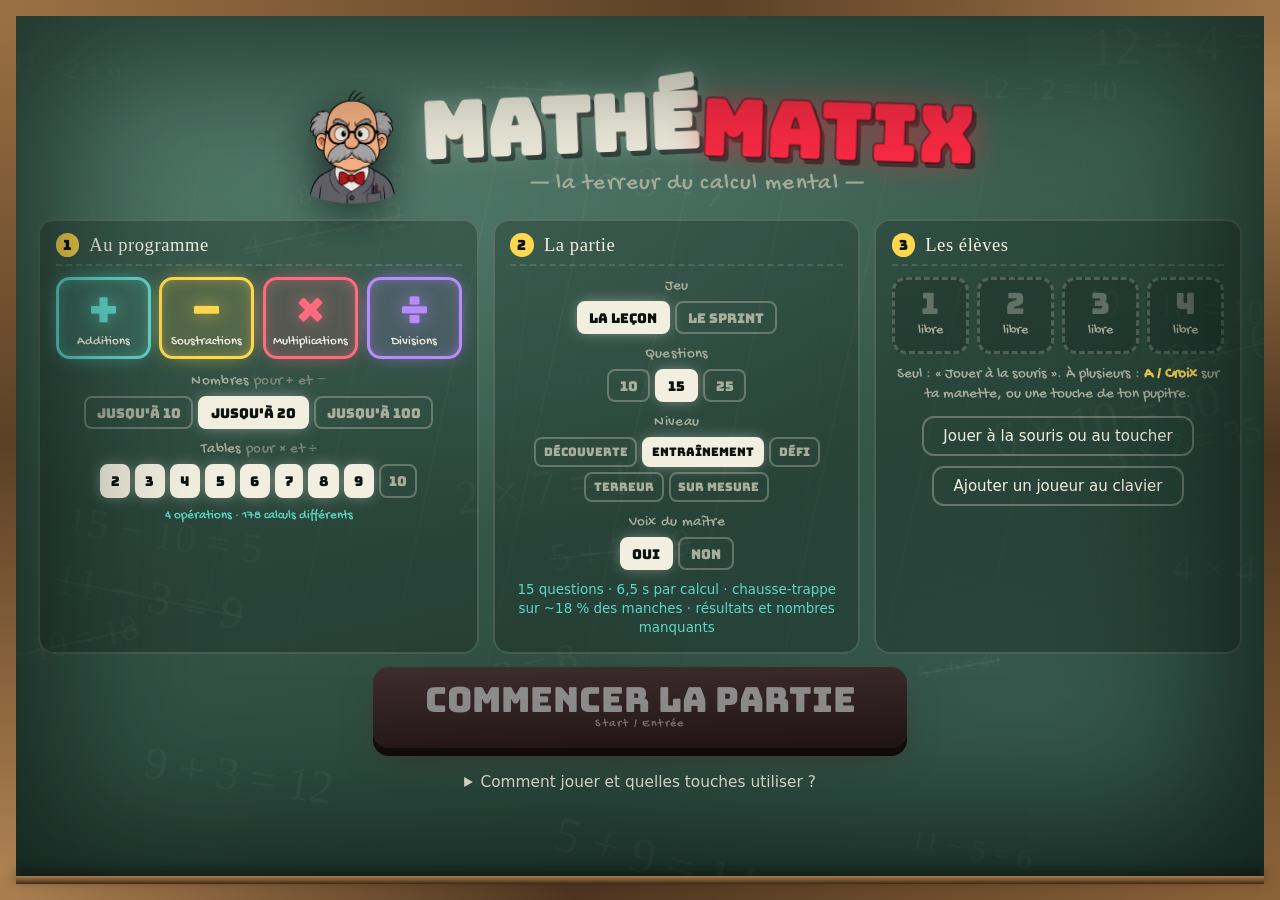
==== mathematix.html @ 26f3fc04 "Publication du 14/10/2026 (source 72ab8a1)" ====
<!DOCTYPE html>
<html lang="fr">
<head>
<meta charset="utf-8">
<meta name="viewport" content="width=device-width, initial-scale=1">
<title>MATHÉMATIX — La Terreur du Calcul Mental</title>
<link rel="icon" type="image/png" href="[data-uri]">
<!-- L'appli installable du site publié. Son manifeste est ajouté par js/main.js,
     sur le site publié seulement : ouvert par double-clic, le navigateur refuse
     de le lire, et le signale en rouge dans la console. -->
<link rel="apple-touch-icon" href="[data-uri]">
<meta name="theme-color" content="#244036">
<link rel="preconnect" href="https://fonts.googleapis.com">
<link rel="preconnect" href="https://fonts.gstatic.com" crossorigin>
<link href="https://fonts.googleapis.com/css2?family=Bungee&family=Permanent+Marker&family=Gochi+Hand&display=swap" rel="stylesheet">
<style data-source="css/style.css">
/* ══════════════════════════════════════════════════════════════════
   MATHÉMATIX — feuille de style
   Direction artistique : ardoise d'école + craie + stylo rouge rageur.
   Le décor est en CSS ; seuls les portraits du maître sont des images (img/).
   ══════════════════════════════════════════════════════════════════ */

:root {
  /* Ardoise */
  --slate-0: #0b1310;
  --slate-1: #142320;
  --slate-2: #1d3028;
  --slate-edge: #3a2a1c;

  /* Craies */
  --chalk:      #f2efe0;
  --chalk-dim:  #a8ad9c;
  --chalk-warm: #ffd84d;
  --chalk-cyan: #5fd6c8;

  /* Colère */
  --rage:      #ff2b45;
  --rage-deep: #a3081c;

  /* Joueurs */
  --p1: #ff5a5f;
  --p2: #4ecdc4;
  --p3: #ffd23f;
  --p4: #b98bff;

  --font-arcade: 'Bungee', 'Arial Black', 'Impact', sans-serif;
  --font-chalk:  'Permanent Marker', 'Comic Sans MS', cursive;
  --font-hand:   'Gochi Hand', 'Comic Sans MS', cursive;

  --ease-pop: cubic-bezier(.2, 1.6, .35, 1);
}

* { box-sizing: border-box; margin: 0; padding: 0; }
/* Un élément masqué par `hidden` le reste, même s'il porte un `display`. */
[hidden] { display: none !important; }

html, body {
  height: 100%;
  overflow: hidden;
  color: var(--chalk);
  font-family: var(--font-chalk);
  -webkit-font-smoothing: antialiased;
  user-select: none;
  cursor: default;
}
html { background: var(--slate-0); }

/* ─── Fond : ardoise usée ───────────────────────────────────────────
   Le dégradé est porté par <body> lui-même, pas par un pseudo-élément :
   un z-index négatif dans body passerait derrière son propre background.
   Les couches de décor utilisent donc des z-index positifs, sous #stage. */
body {
  background:
    radial-gradient(ellipse 80% 62% at 30% 20%, rgba(94,138,124,.55) 0%, rgba(94,138,124,0) 64%),
    radial-gradient(ellipse 62% 52% at 80% 78%, rgba(70,110,98,.4) 0%, rgba(70,110,98,0) 60%),
    linear-gradient(168deg, #48705f 0%, #37594c 46%, #244036 100%);
  background-attachment: fixed;
}

/* Traces de craie effacée : de longs arcs pâles, comme un chiffon passé vite */
.slate-grain {
  position: fixed; inset: 0; z-index: 1;
  pointer-events: none;
  opacity: .1;
  background-image:
    repeating-linear-gradient(102deg, transparent 0 38px, rgba(242,239,224,.5) 38px 40px, transparent 40px 96px),
    repeating-linear-gradient(-84deg, transparent 0 62px, rgba(242,239,224,.35) 62px 63px, transparent 63px 150px);
  mask-image: radial-gradient(ellipse 80% 60% at 45% 40%, #000 0%, transparent 75%);
}

/* Le cadre passe au-dessus du jeu : c'est le tableau qui contient tout. */
.slate-vignette {
  position: fixed; inset: 0; z-index: 50;
  pointer-events: none;
  box-shadow: inset 0 0 11vw 3vw rgba(6,14,11,.62);
  /* Le cadre en bois du tableau : c'est lui qui dit « salle de classe »
     avant même qu'on lise un mot. */
  border: clamp(10px, 1.3vw, 22px) solid #6b4c2c;
  border-image: linear-gradient(148deg, #9a7043 0%, #5c4026 26%, #ad8050 52%, #4d3520 74%, #8a6238 100%) 1;
}

/* Rebord de craie : la petite gouttière en bas du tableau */
.slate-vignette::after {
  content: '';
  position: absolute;
  left: 0; right: 0; bottom: 0;
  height: clamp(6px, .9vh, 13px);
  background: linear-gradient(180deg, #a87c4c, #6b4c2c 60%, #3d2a17);
  box-shadow: 0 -4px 12px rgba(0,0,0,.5);
}

/* Opérations laissées au tableau par le maître — décor injecté par JS. */
.slate-scribbles {
  position: fixed; inset: 0; z-index: 2;
  pointer-events: none;
  overflow: hidden;
}
.scribble {
  position: absolute;
  font-family: var(--font-chalk);
  color: rgba(242,239,224,.05);
  white-space: nowrap;
  line-height: 1;
  filter: blur(.4px);      /* de la craie, pas du texte : ça ne doit pas se lire */
}
.scribble.struck { text-decoration: line-through; text-decoration-thickness: 2px; }

/* Au-dessus du gros plan du maître : la craie doit voler devant lui. */
#fx-canvas {
  position: fixed; inset: 0;
  width: 100%; height: 100%;
  pointer-events: none;
  z-index: 80;
}

#flash {
  position: fixed; inset: 0;
  pointer-events: none;
  z-index: 55;
  opacity: 0;
  background: var(--rage);
  mix-blend-mode: screen;
}
#flash.fire      { animation: flashFire .28s ease-out; }
#flash.fire-good { animation: flashGood .3s ease-out; }
@keyframes flashFire { 0% { opacity: .8 } 100% { opacity: 0 } }
@keyframes flashGood { 0% { opacity: .45; background: var(--chalk-cyan) } 100% { opacity: 0; background: var(--chalk-cyan) } }

/* ─── Secousse d'écran ────────────────────────────────────────────── */
#stage {
  position: relative;
  z-index: 10;
  height: 100%;
  will-change: transform;
}
#stage.shake-s { animation: shake .22s steps(4) 1; }
#stage.shake-m { animation: shake .38s steps(6) 2; }
#stage.shake-l { animation: shakeBig .5s steps(7) 2; }
@keyframes shake {
  0%,100% { transform: translate3d(0,0,0) }
  25% { transform: translate3d(-9px, 4px, 0) rotate(-.5deg) }
  50% { transform: translate3d(7px, -6px, 0) rotate(.4deg) }
  75% { transform: translate3d(-5px, -3px, 0) rotate(.3deg) }
}
@keyframes shakeBig {
  0%,100% { transform: translate3d(0,0,0) scale(1) }
  20% { transform: translate3d(-22px, 11px, 0) rotate(-1.4deg) scale(1.012) }
  45% { transform: translate3d(18px, -16px, 0) rotate(1.2deg) scale(1.02) }
  70% { transform: translate3d(-14px, -8px, 0) rotate(.8deg) scale(1.008) }
}

/* ─── Écrans ──────────────────────────────────────────────────────── */
.screen {
  position: absolute; inset: 0;
  display: none;
  flex-direction: column;
  align-items: center;
  padding: clamp(14px, 2.2vh, 30px) clamp(18px, 3vw, 54px);
}
.screen.is-active { display: flex; }

/* ══════════════════ ACCUEIL ══════════════════ */
/* « safe center » centre tant que ça tient, puis bascule en alignement
   haut au lieu de rogner le titre : sans lui, un accueil plus haut que
   l'écran coupait le haut de la page sans moyen d'y accéder. */
#screen-title {
  justify-content: safe center;
  gap: clamp(8px, 1.5vh, 18px);
  overflow-y: auto;
  overflow-x: hidden;
  scrollbar-width: thin;
}
#screen-title > * { flex: none; }

/* Le panneau des réglages fins prend de la place : le titre s'efface un
   peu pour lui, plutôt que de pousser le bouton de départ hors de l'écran. */
#screen-title:has(.custom-panel.on) { gap: clamp(5px, .9vh, 12px); }
#screen-title:has(.custom-panel.on) .game-title { font-size: clamp(28px, 4.4vw, 62px); }
#screen-title:has(.custom-panel.on) .title-teacher { width: clamp(46px, 5.6vw, 84px); }
#screen-title:has(.custom-panel.on) .subtitle { display: none; }
#screen-title:has(.custom-panel.on) .btn-start { font-size: clamp(17px, 2.3vw, 30px); padding-block: .32em .38em; }

.title-block {
  display: flex; align-items: center; justify-content: center;
  gap: clamp(6px, 1.6vw, 30px);
  position: relative;
}
.title-text { text-align: center; }
.title-teacher {
  width: clamp(58px, 7.4vw, 124px);
  flex: none;
  transform-origin: 50% 90%;
  animation: titleIn .7s .2s var(--ease-pop) both;
  filter: drop-shadow(0 10px 22px rgba(0,0,0,.6));
}

.game-title {
  font-family: var(--font-arcade);
  font-size: clamp(38px, 6vw, 92px);
  line-height: .86;
  letter-spacing: .01em;
  display: flex; justify-content: center; flex-wrap: wrap;
}
.gt-line { display: inline-block; }
.gt-1 {
  color: var(--chalk);
  text-shadow: 0 0 26px rgba(242,239,224,.28), 4px 5px 0 rgba(0,0,0,.55);
  transform: rotate(-2.4deg);
  animation: titleIn .7s var(--ease-pop) both;
}
.gt-2 {
  color: var(--rage);
  -webkit-text-stroke: 2px rgba(0,0,0,.35);
  text-shadow: 0 0 32px rgba(255,43,69,.6), 4px 5px 0 rgba(0,0,0,.5);
  transform: rotate(1.8deg) translateY(6px);
  animation: titleIn .7s .09s var(--ease-pop) both;
}
@keyframes titleIn {
  from { opacity: 0; transform: translateY(-40px) rotate(-14deg) scale(.7) }
}

.subtitle {
  font-family: var(--font-hand);
  font-size: clamp(14px, 1.8vw, 26px);
  color: var(--chalk-dim);
  letter-spacing: .06em;
  margin-top: .4em;
  animation: fadeUp .6s .35s both;
}
@keyframes fadeUp { from { opacity: 0; transform: translateY(14px) } }

/* ─── Les trois blocs : quoi réviser, comment jouer, qui joue ─────── */
.menu-grid {
  width: min(100%, 1560px);
  display: grid;
  grid-template-columns: minmax(0, 1.2fr) minmax(0, 1fr) minmax(0, 1fr);
  gap: clamp(8px, 1.1vw, 18px);
  align-items: stretch;
  animation: fadeUp .6s .4s both;
}
.panel {
  display: flex; flex-direction: column; align-items: center;
  gap: clamp(7px, 1.2vh, 14px);
  min-width: 0;
  padding: clamp(9px, 1.4vh, 16px) clamp(10px, 1.2vw, 20px) clamp(10px, 1.6vh, 18px);
  border: 2px solid rgba(242,239,224,.16);
  border-radius: 16px;
  background: rgba(6,14,11,.24);
}
.panel-title {
  align-self: stretch;
  display: flex; align-items: center; gap: .55em;
  font-family: var(--font-chalk);
  font-weight: 400;
  font-size: clamp(15px, 1.45vw, 22px);
  letter-spacing: .03em;
  color: var(--chalk);
  padding-bottom: .4em;
  border-bottom: 2px dashed rgba(242,239,224,.14);
}
/* Le numéro dit l'ordre des questions, sans une ligne d'explication. */
.panel-title b {
  flex: none;
  display: grid; place-items: center;
  width: 1.65em; aspect-ratio: 1;
  border-radius: 50%;
  background: var(--chalk-warm);
  color: var(--slate-0);
  font-family: var(--font-arcade);
  font-size: .76em;
  font-weight: 400;
}
.panel-row {
  display: flex; flex-wrap: wrap; justify-content: center;
  gap: clamp(7px, 1.2vh, 14px) clamp(10px, 1.3vw, 22px);
}

/* Les opérations : quatre tuiles qu'on allume ou qu'on éteint. Chacune a
   sa craie, pour qu'on voie d'un coup d'œil ce qui est au programme. */
.op-tiles {
  width: 100%;
  display: grid;
  grid-template-columns: repeat(4, minmax(0, 1fr));
  gap: clamp(5px, .7vw, 12px);
}
.op-tile {
  --oc: var(--chalk);
  display: grid; justify-items: center; align-content: center; gap: 3px;
  min-width: 0;
  padding: clamp(6px, 1vh, 12px) 3px clamp(5px, .8vh, 10px);
  border: 3px dashed rgba(242,239,224,.24);
  border-radius: 14px;
  background: rgba(0,0,0,.16);
  color: var(--chalk-dim);
  cursor: pointer;
  transition: transform .18s var(--ease-pop), border-color .18s, background .18s, box-shadow .18s;
}
.op-tile.op-add { --oc: var(--chalk-cyan); }
.op-tile.op-sub { --oc: var(--chalk-warm); }
.op-tile.op-mul { --oc: #ff6b7d; }
.op-tile.op-div { --oc: var(--p4); }
.op-sign {
  font-family: var(--font-arcade);
  font-size: clamp(28px, 3.3vw, 54px);
  line-height: 1;
  color: rgba(242,239,224,.32);
  transition: color .18s, text-shadow .18s;
}
.op-name {
  max-width: 100%;
  font-family: var(--font-hand);
  font-size: clamp(10px, .98vw, 16px);
  white-space: nowrap; overflow: hidden; text-overflow: ellipsis;
}
.op-tile:hover { border-color: var(--chalk); transform: translateY(-2px); }
.op-tile.on {
  border-style: solid;
  border-color: var(--oc);
  background: color-mix(in srgb, var(--oc) 15%, transparent);
  color: var(--chalk);
  box-shadow: 0 0 22px -8px var(--oc), inset 0 0 18px -9px var(--oc);
}
.op-tile.on .op-sign { color: var(--oc); text-shadow: 0 0 16px color-mix(in srgb, var(--oc) 55%, transparent); }

/* Pupitres d'inscription */
.join-row {
  width: 100%;
  display: grid;
  grid-template-columns: repeat(4, minmax(0, 1fr));
  gap: clamp(5px, .6vw, 10px);
}
.slot {
  min-width: 0;
  padding: clamp(6px, 1vh, 12px) 3px;
  border: 3px dashed rgba(242,239,224,.22);
  border-radius: 14px;
  text-align: center;
  transition: all .35s var(--ease-pop);
  position: relative;
  background: rgba(0,0,0,.16);
}
.slot .slot-num {
  font-family: var(--font-arcade);
  font-size: clamp(20px, 2.3vw, 34px);
  color: rgba(242,239,224,.3);
  line-height: 1;
}
.slot .slot-state {
  font-family: var(--font-hand);
  font-size: clamp(11px, 1.1vw, 16px);
  color: var(--chalk-dim);
  margin-top: .3em;
  min-height: 1.4em;
  display: block;
}
.slot .slot-dev {
  font-family: var(--font-hand);
  font-size: clamp(9px, .85vw, 12px);
  line-height: 1.2;
  color: rgba(242,239,224,.5);
  display: block;
}
.slot.joined {
  border-style: solid;
  border-color: var(--pc);
  background: color-mix(in srgb, var(--pc) 16%, transparent);
  box-shadow: 0 0 26px -6px var(--pc), inset 0 0 20px -8px var(--pc);
  transform: translateY(-3px) rotate(var(--tilt, -1deg));
  animation: slotPop .45s var(--ease-pop);
}
.slot.joined .slot-num { color: var(--pc); text-shadow: 0 0 16px var(--pc); }
.slot.joined .slot-state { color: var(--chalk); }
@keyframes slotPop {
  0% { transform: scale(.82) translateY(0) }
  60% { transform: scale(1.1) translateY(-9px) }
}

.join-hint {
  font-family: var(--font-hand);
  font-size: clamp(13px, 1.2vw, 18px);
  line-height: 1.3;
  color: var(--chalk-dim);
  text-align: center;
}
.join-hint b { color: var(--chalk-warm); }

/* Réglages */
.setting-group { text-align: center; min-width: 0; }
.setting-label {
  display: block;
  font-family: var(--font-hand);
  font-size: clamp(14px, 1.2vw, 18px);
  letter-spacing: .02em;
  color: var(--chalk-dim);
  margin-bottom: .4em;
}
.setting-hint {
  font-style: normal;
  letter-spacing: .02em;
  opacity: .62;
}
.setting-note {
  font-family: var(--font-hand);
  font-size: clamp(12px, 1.05vw, 15px);
  color: var(--chalk-cyan);
  text-align: center;
}

.table-toggles, .seg { display: flex; gap: 5px; flex-wrap: wrap; justify-content: center; }

/* ─── Panneau des réglages fins ───────────────────────────────────── */
.custom-panel {
  display: none;
  width: min(100%, 1560px);
  padding: clamp(8px, 1.4vh, 16px) clamp(12px, 2vw, 26px) clamp(6px, 1vh, 12px);
  border: 2px dashed rgba(242,239,224,.22);
  border-radius: 14px;
  background: rgba(0,0,0,.24);
  animation: fadeUp .35s var(--ease-pop) both;
}
.custom-panel.on { display: block; }
.custom-row {
  display: flex; flex-wrap: wrap;
  gap: clamp(6px, 1.1vw, 18px) clamp(8px, 1.6vw, 26px);
  justify-content: center; align-items: flex-start;
}
/* Réglages fins : boutons plus serrés, ils sont nombreux et c'est un
   écran de parent, pas un écran de jeu. */
.custom-panel .chip { min-height: 36px; font-size: 12px; padding: .45em .7em; }
.custom-panel .setting-label { margin-bottom: .3em; font-size: 15px; }
.custom-preview {
  margin-top: .7em;
  text-align: center;
  font-family: system-ui, sans-serif;
  font-size: 14px;
  color: var(--chalk-dim);
  line-height: 1.6;
}

/* Le préréglage « sur mesure » se distingue des niveaux tout faits. */
.chip.custom.on {
  background: var(--chalk-warm);
  border-color: var(--chalk-warm);
  box-shadow: 0 0 16px -3px var(--chalk-warm);
}

.chip {
  font-family: var(--font-arcade);
  font-size: clamp(11px, 1.05vw, 16px);
  padding: .42em .62em;
  min-width: 2.1em;
  border: 2px solid rgba(242,239,224,.28);
  border-radius: 8px;
  background: transparent;
  color: var(--chalk-dim);
  cursor: pointer;
  transition: all .16s var(--ease-pop);
}
.chip:hover { border-color: var(--chalk); color: var(--chalk); transform: translateY(-2px); }
.chip.on {
  background: var(--chalk);
  color: var(--slate-0);
  border-color: var(--chalk);
  box-shadow: 0 0 16px -3px rgba(242,239,224,.55);
}
.chip.wide { min-width: auto; padding-inline: .8em; }

/* Les cinq niveaux portent des mots longs : ils doivent tenir en deux
   rangées au plus dans un bloc étroit. */
#seg-preset .chip { font-size: clamp(10px, .92vw, 14px); padding-inline: .66em; }

.btn-start {
  font-family: var(--font-arcade);
  font-size: clamp(19px, 2.7vw, 38px);
  padding: .42em 1.5em .5em;
  border: 0; border-radius: 16px;
  background: linear-gradient(178deg, var(--rage) 0%, var(--rage-deep) 100%);
  color: #fff;
  cursor: pointer;
  box-shadow: 0 8px 0 #5c0410, 0 14px 34px -8px rgba(255,43,69,.7);
  transition: transform .12s ease, box-shadow .12s ease, filter .2s;
  animation: fadeUp .4s both;
  line-height: 1.05;
  text-align: center;
}
.btn-start small {
  display: block;
  font-family: var(--font-hand);
  font-size: .34em;
  opacity: .8;
  letter-spacing: .12em;
}
.btn-start:hover:not(:disabled) { transform: translateY(-3px); box-shadow: 0 11px 0 #5c0410, 0 20px 40px -8px rgba(255,43,69,.8); }
.btn-start:active:not(:disabled) { transform: translateY(5px); box-shadow: 0 3px 0 #5c0410; }
.btn-start:disabled { filter: grayscale(.85) brightness(.55); cursor: not-allowed; animation: fadeUp .6s .65s both; }

.btn-ghost {
  font-family: var(--font-hand);
  font-size: clamp(13px, 1.5vw, 19px);
  background: transparent;
  border: 2px solid rgba(242,239,224,.3);
  color: var(--chalk-dim);
  padding: .5em 1.3em;
  border-radius: 12px;
  cursor: pointer;
  transition: all .18s;
}
.btn-ghost:hover:not(:disabled) { color: var(--chalk); border-color: var(--chalk); }
.btn-ghost:disabled { opacity: .45; cursor: not-allowed; }

/* Le carnet du maître : ce qu'il a retenu des parties précédentes. */
.carnet-row {
  display: flex; flex-wrap: wrap; align-items: center; justify-content: center;
  gap: 8px 14px;
  font-family: system-ui, sans-serif;
  font-size: clamp(13px, 1.1vw, 16px);
  color: var(--chalk-warm);
  text-align: center;
}
.carnet-row .btn-ghost { font-family: system-ui, sans-serif; font-size: 15px; min-height: 38px; color: var(--chalk); padding: .35em 1em; }
.carnet-row .btn-mini { font-size: 13px; color: var(--chalk-dim); border-color: rgba(242,239,224,.18); }

/* ══════════════════ PARTIE ══════════════════ */
/* padding-bottom généreux : le cadre en bois et son rebord de craie
   mordent sur l'écran, et les pupitres passaient dessous. */
#screen-game {
  justify-content: space-between;
  gap: 1vh;
  padding-bottom: clamp(26px, 3.6vh, 46px);
}

.hud {
  width: 100%;
  display: grid;
  grid-template-columns: 1fr auto 1fr;
  align-items: center;
  gap: 12px;
}
/* Le visage fixe la hauteur du bandeau : trop grand, il la prend au losange. */
.teacher-slot { justify-self: start; width: clamp(52px, 6.2vw, 96px); }
.hud-center { text-align: center; }
.hud-right { justify-self: end; text-align: right; }

.round-counter {
  font-family: var(--font-arcade);
  font-size: clamp(15px, 2vw, 27px);
  color: var(--chalk-dim);
  letter-spacing: .05em;
}
.round-counter i { opacity: .4; margin: 0 .18em; font-style: normal; }
.round-counter span:first-child { color: var(--chalk); }
/* Sprint : il n'y a pas de « 3 / 15 », seulement le temps avant la cloche. */
.round-counter.sprint i, .round-counter.sprint #round-max { display: none; }
.round-counter.sprint::before {
  content: '';
  display: inline-block;
  width: .95em; height: 1.7em;
  margin-right: .35em;
  vertical-align: middle;
  background: url("[data-uri]") center / contain no-repeat;
}
.round-counter.sprint #round-now { color: var(--chalk-warm); font-size: 1.25em; }

.trap-banner {
  font-family: var(--font-arcade);
  font-size: clamp(13px, 1.9vw, 26px);
  min-height: 1.5em;
  letter-spacing: .06em;
  color: var(--chalk-warm);
  text-shadow: 0 0 18px currentColor;
  opacity: 0;
}
.trap-banner.show { animation: trapIn .5s var(--ease-pop) both, trapWobble 1.1s .5s infinite; }
@keyframes trapIn { from { opacity: 0; transform: scale(.3) rotate(-12deg) } to { opacity: 1; transform: none } }
@keyframes trapWobble { 50% { transform: rotate(-1.6deg) scale(1.03) } }

.chalk-note {
  font-family: var(--font-chalk);
  font-size: clamp(13px, 1.7vw, 23px);
  color: var(--chalk-cyan);
  min-height: 1.4em;
  opacity: 0;
  transition: opacity .3s;
}
.chalk-note.show { opacity: 1; animation: notePop .4s var(--ease-pop); }
@keyframes notePop { from { transform: scale(.5) rotate(8deg) } }

/* ─── L'énoncé ────────────────────────────────────────────────────── */
.question-zone { text-align: center; width: 100%; }

.prompt {
  font-family: var(--font-arcade);
  /* plafonné aussi en hauteur d'écran, sinon l'énoncé mange le losange */
  font-size: min(clamp(40px, 10vw, 140px), 17vh);
  line-height: .95;
  /* L'ardoise est vide entre deux manches : sans hauteur réservée, tout
     l'écran remonterait puis redescendrait à chaque question. */
  min-height: .95em;
  text-wrap: balance;
  letter-spacing: .02em;
  color: var(--chalk);
  text-shadow: 0 0 40px rgba(242,239,224,.22), 3px 4px 0 rgba(0,0,0,.5);
}
/* Une consigne en mots n'a pas besoin de la taille d'une opération : deux
   gros chiffres se lisent d'un coup d'œil, une phrase se lit. */
.prompt.is-text { font-size: min(clamp(26px, 5vw, 62px), 9vh); }

.prompt.enter { animation: promptIn .42s var(--ease-pop) both; }
@keyframes promptIn { from { opacity: 0; transform: scale(.55) rotate(-5deg) } }
.prompt.hidden-mem { color: transparent; text-shadow: none; position: relative; }
.prompt.hidden-mem::after {
  content: '? ? ?';
  position: absolute; inset: 0;
  color: rgba(242,239,224,.16);
  display: grid; place-items: center;
}

.prompt-tail {
  font-family: var(--font-hand);
  font-size: clamp(18px, 2.6vw, 38px);
  color: var(--chalk-warm);
  margin-top: -.1em;
  min-height: 1.1em;
}

/* Nombre manquant, signe effacé : la seconde ligne porte le résultat, sans
   lequel la question n'a pas de réponse. Elle se lit comme un nombre. */
.prompt-tail.fort {
  font-family: var(--font-arcade);
  font-size: min(clamp(24px, 4.4vw, 62px), 8vh);
  line-height: 1.05;
  margin-top: .05em;
  text-shadow: 3px 4px 0 rgba(0,0,0,.45);
}
/* La première ligne lui cède de la place : à hauteur égale, sinon le
   losange se tasse et les cases se chevauchent. */
.prompt:has(+ .prompt-tail.fort) { font-size: min(clamp(34px, 8.2vw, 116px), 14vh); }

.timer-rail {
  width: min(78%, 900px);
  height: clamp(10px, 1.5vh, 18px);
  margin: clamp(8px, 1.4vh, 18px) auto 0;
  border: 2px solid rgba(242,239,224,.3);
  border-radius: 99px;
  overflow: hidden;
  background: rgba(0,0,0,.35);
  position: relative;
}
.timer-fill {
  height: 100%; width: 100%;
  transform-origin: left center;
  background: linear-gradient(90deg, var(--rage) 0%, var(--chalk-warm) 55%, var(--chalk-cyan) 100%);
  box-shadow: 0 0 14px rgba(255,216,77,.6);
}
.timer-rail.panic { animation: panicPulse .28s infinite alternate; border-color: var(--rage); }
@keyframes panicPulse { to { box-shadow: 0 0 22px 3px var(--rage); transform: scaleY(1.22) } }

/* Quelqu'un s'est prononcé : le chrono devient une brève fenêtre de
   rattrapage. Craie BLANCHE et non cyan : le cyan est la couleur de la
   bonne réponse dans tout le jeu, et le rail se colorait dès qu'un joueur
   avait juste — soit exactement l'indice qu'on cherche à ne pas donner. */
.timer-rail.grace { border-color: var(--chalk); animation: gracePulse .4s infinite alternate; }
.timer-rail.grace .timer-fill { background: var(--chalk); box-shadow: 0 0 16px var(--chalk); }
@keyframes gracePulse { to { box-shadow: 0 0 20px 2px var(--chalk) } }

/* ─── Losange de réponses ─────────────────────────────────────────── */
/* Le losange est dimensionné par sa HAUTEUR, pas sa largeur : sinon, sur
   un écran 16:9, il pousse les pupitres des joueurs hors de l'écran — et
   les scores sont précisément ce que les enfants regardent. */
.diamond {
  position: relative;
  height: clamp(210px, 37vh, 360px);
  aspect-ratio: 1.55 / 1;
  width: auto;
  max-width: 94vw;
  transition: transform .45s var(--ease-pop);
}

/* Les cases se dimensionnent en PARTS du losange, largeur et hauteur :
   trois rangées de 31 % ne peuvent pas se chevaucher, même quand un écran
   bas tasse le losange. Une largeur minimale en pixels le faisait.

   Chaque case est une ardoise d'écolier. L'image est découpée en neuf
   (`border-image`) : les coins et le cadre de bois gardent leur dessin, seul
   le milieu s'étire — la même image habille donc une case de nombre comme la
   case large d'une opération entière. */
.ans {
  --cadre: clamp(8px, .95vw, 16px);
  position: absolute;
  width: 34%;
  height: 31%;
  padding: 0 4px;
  border: var(--cadre) solid transparent;
  border-image: url("[data-uri]") 52 fill stretch;
  background: none;
  color: var(--chalk);
  cursor: pointer;
  display: grid;
  place-content: center;
  transition: transform .18s var(--ease-pop), filter .2s;
  filter: drop-shadow(0 5px 6px rgba(0,0,0,.4));
}
.ans-up    { top: 0;    left: 50%; transform: translateX(-50%); }
.ans-left  { top: 50%;  left: 2%;  transform: translateY(-50%); }
.ans-right { top: 50%;  right: 2%; transform: translateY(-50%); }
.ans-down  { bottom: 0; left: 50%; transform: translateX(-50%); }

.ans-val {
  font-family: var(--font-arcade);
  font-size: clamp(24px, 3.7vw, 54px);
  line-height: 1;
  letter-spacing: .01em;
  text-shadow: 0 0 14px rgba(242,239,224,.18);
  /* laisse sa place au rappel du bouton, posé au bas de l'ardoise */
  transform: translateY(-9%);
}
/* Le bouton de manette, écrit petit au bas de l'ardoise : la case entière
   reste au nombre. */
.ans-btn {
  position: absolute; left: 0; right: 0; bottom: 1px;
  text-align: center;
  font-family: var(--font-arcade);
  font-size: clamp(9px, .95vw, 14px);
  font-style: normal;
  color: rgba(242,239,224,.62);
  letter-spacing: .1em;
  line-height: 1.15;
}
/* Format « trouve l'intrus » : chaque case porte une opération entière,
   donc il faut des cases plus larges et un texte plus petit. */
.ans.op-mode .ans-val { font-size: clamp(13px, 2vw, 27px); }
/* Format « signe effacé » : un seul caractère par case, autant le montrer. */
.ans.sign-mode .ans-val { font-size: clamp(32px, 4.6vw, 64px); line-height: .8; }
.diamond.wide-ans .ans { width: 42%; height: 27%; }

.ans:hover { filter: drop-shadow(0 5px 6px rgba(0,0,0,.4)) brightness(1.18); }
.ans-up:hover    { transform: translateX(-50%) scale(1.05); }
.ans-left:hover  { transform: translateY(-50%) scale(1.05); }
.ans-right:hover { transform: translateY(-50%) scale(1.05); }
.ans-down:hover  { transform: translateX(-50%) scale(1.05); }

/* Halo d'un joueur qui vient de buzzer */
.ans.hit { animation: ansHit .3s var(--ease-pop); }
@keyframes ansHit { 50% { filter: brightness(1.8) } }

/* La révélation : la bonne ardoise s'illumine, les autres s'éteignent et
   reçoivent leur croix. */
.ans.reveal-good {
  filter: drop-shadow(0 0 16px var(--chalk-cyan)) drop-shadow(0 0 5px var(--chalk-cyan)) brightness(1.2);
  animation: goodPop .55s var(--ease-pop);
}
.ans.reveal-good .ans-val { color: var(--chalk-cyan); text-shadow: 0 0 16px rgba(95,214,200,.7); }
@keyframes goodPop { 40% { filter: drop-shadow(0 0 22px var(--chalk-cyan)) brightness(1.7) } }
/* Un voile sombre plutôt qu'un filtre gris : un filtre posé sur l'ardoise
   grisait aussi sa croix, qui doit rester rouge. */
.ans.reveal-bad::before {
  content: '';
  position: absolute; inset: calc(-1 * var(--cadre));
  border-radius: 9% / 15%;
  background: rgba(8, 14, 12, .66);
}
.ans.reveal-bad::after {
  content: '';
  position: absolute; inset: 4%;
  background:
    linear-gradient(46deg, transparent 46%, var(--rage) 46% 54%, transparent 54%),
    linear-gradient(-46deg, transparent 46%, var(--rage) 46% 54%, transparent 54%);
  opacity: .92;
  animation: crossIn .25s ease-out;
}
@keyframes crossIn { from { transform: scale(.4) rotate(-30deg); opacity: 0 } }

.ans.locked { pointer-events: none; }

/* Pastilles des joueurs qui ont buzzé sur cette réponse */
.buzzers { position: absolute; top: calc(-1 * var(--cadre) - 9px); left: 50%; transform: translateX(-50%); display: flex; gap: 4px; }
.buzz-dot {
  width: clamp(14px, 1.8vw, 24px); aspect-ratio: 1;
  border-radius: 50%;
  background: var(--pc);
  border: 2px solid rgba(0,0,0,.5);
  box-shadow: 0 0 14px var(--pc);
  animation: dotIn .28s var(--ease-pop);
}
@keyframes dotIn { from { transform: scale(0) } 70% { transform: scale(1.4) } }

/* ─── Pupitres en bas ─────────────────────────────────────────────── */
.desks {
  width: 100%;
  display: flex; gap: clamp(6px, 1.1vw, 16px);
  justify-content: center;
}
.desk {
  flex: 1 1 0; max-width: 280px;
  /* La planche a déjà les proportions d'un pupitre : elle s'étire d'un bloc.
     Découpée en neuf comme l'ardoise, ses vis s'allongeaient en ovales. */
  padding: clamp(8px, 1.3vh, 13px) clamp(22px, 2.3vw, 34px);
  background: url("[data-uri]") center / 100% 100% no-repeat;
  display: flex; align-items: center; justify-content: space-between; gap: 8px;
  transition: transform .25s var(--ease-pop), filter .25s;
  position: relative;
  filter: drop-shadow(0 4px 0 var(--pc)) drop-shadow(0 6px 5px rgba(0,0,0,.35));
  /* pas d'overflow:hidden : les points gagnés s'envolent hors du pupitre */
}
.desk-id { min-width: 0; }
.desk-name {
  font-family: var(--font-chalk);
  font-size: clamp(11px, 1.25vw, 18px);
  color: #3b2714;
  white-space: nowrap;
  display: block;
}
/* La pastille dit à qui est le pupitre — la même que sur les ardoises. */
.desk-name::before {
  content: '';
  display: inline-block;
  width: .72em; height: .72em;
  margin-right: .4em;
  border-radius: 50%;
  background: var(--pc);
  border: 2px solid #3b2714;
  vertical-align: -.04em;
}
/* Rappel des touches : en début de partie, un enfant ne sait pas encore
   quel pupitre est le sien. */
.desk-keys {
  display: block;
  font-family: var(--font-arcade);
  font-size: clamp(7px, .78vw, 11px);
  color: rgba(59,39,20,.62);
  letter-spacing: .05em;
  white-space: nowrap;
  overflow: hidden;
  text-overflow: ellipsis;
}
.desk-score {
  font-family: var(--font-arcade);
  font-size: clamp(15px, 2vw, 30px);
  line-height: 1;
  color: #3b2714;
}
.desk.gain { animation: deskGain .5s var(--ease-pop); }
@keyframes deskGain {
  0% { transform: none }
  35% { transform: translateY(-11px) scale(1.07) }
}
.desk.stunned {
  filter: drop-shadow(0 4px 0 var(--pc));
  transform: translateY(7px) rotate(-1.4deg);
}
.desk.stunned::after {
  content: 'AU PIQUET';
  position: absolute; inset: 0;
  display: grid; place-items: center;
  border-radius: 14px / 40%;
  font-family: var(--font-arcade);
  font-size: clamp(9px, 1.15vw, 15px);
  color: #ff5c70;
  background: rgba(22, 12, 6, .78);
  letter-spacing: .1em;
}
.desk .streak {
  position: absolute; top: 2px; right: 5px;
  font-family: var(--font-hand);
  font-size: clamp(8px, .95vw, 12px);
  color: #8a2a12;
  opacity: .95;
}
.desk .float-pts {
  position: absolute; top: 50%; left: 50%;
  font-family: var(--font-arcade);
  font-size: clamp(14px, 1.8vw, 26px);
  pointer-events: none;
  animation: floatPts .9s ease-out forwards;
}
@keyframes floatPts {
  0% { transform: translate(-50%, -50%) scale(.6); opacity: 0 }
  25% { transform: translate(-50%, -140%) scale(1.15); opacity: 1 }
  100% { transform: translate(-50%, -320%) scale(.9); opacity: 0 }
}

/* ══════════════════ LE MAÎTRE ══════════════════ */
/* Cinq portraits empilés sur la même toile, un par humeur : la classe posée
   sur `.teacher` par le JS dit lequel se montre. Tous restent chargés et en
   place ; un fondu très court évite tout clignotement au changement. */
.teacher {
  position: relative;
  display: block;
  width: 100%;
  aspect-ratio: 384 / 485;       /* la toile commune des portraits */
}
.teacher .t {
  position: absolute; inset: 0;
  width: 100%; height: 100%;
  object-fit: contain;
  opacity: 0;
  transition: opacity .1s linear;
  -webkit-user-drag: none;
}
.teacher .t-neutral { opacity: 1; }
.teacher.rage .t-neutral, .teacher.pleased .t-neutral,
.teacher.sly .t-neutral, .teacher.dead .t-neutral { opacity: 0; }
.teacher.rage .t-rage, .teacher.pleased .t-pleased,
.teacher.sly .t-sly, .teacher.dead .t-dead { opacity: 1; }

/* La colère le fait trembler tout entier. */
.teacher.rage { animation: teacherRage .16s infinite alternate; }
@keyframes teacherRage { to { transform: translate(-3px, 2px) rotate(-1.5deg) scale(1.03) } }

/* ─── Gros plan qui déboule ───────────────────────────────────────── */
.teacher-burst {
  position: fixed; inset: 0;
  z-index: 70;
  display: none;
  place-items: end start;
  pointer-events: none;
}
.teacher-burst.on { display: grid; }
/* Voile volontairement léger et décalé vers le bas-gauche : la correction
   affichée au centre du losange doit rester lisible pendant que le maître
   hurle. C'est le moment où l'enfant apprend. */
.teacher-burst::before {
  content: '';
  position: absolute; inset: 0;
  background: radial-gradient(ellipse 65% 60% at 20% 78%, rgba(0,0,0,.6) 0%, rgba(0,0,0,.28) 55%, rgba(0,0,0,.1) 100%);
  animation: dimIn .18s both;
}
@keyframes dimIn { from { opacity: 0 } }

/* Rayons façon manga, cantonnés au coin du maître.
   Leur couleur suit l'humeur : des rayons rouges de colère derrière un
   maître souriant, ça envoyait un signal contradictoire. */
.teacher-burst::after {
  content: '';
  position: absolute;
  left: -30vw; bottom: -40vh; width: 90vw; height: 90vh;
  background: repeating-conic-gradient(from 0deg, var(--ray, rgba(255,43,69,.34)) 0deg 6deg, transparent 6deg 15deg);
  animation: rays 9s linear infinite;
  mask-image: radial-gradient(circle at 62% 38%, #000 12%, transparent 52%);
}
.teacher-burst.mood-pleased { --ray: rgba(94,214,200,.32); }
.teacher-burst.mood-sly     { --ray: rgba(255,210,63,.3); }
.teacher-burst.mood-dead    { --ray: rgba(200,196,178,.22); }
@keyframes rays { to { transform: rotate(360deg) } }

/* Le maître surgit de derrière son bureau, en bas à gauche. */
.burst-face {
  width: min(38vh, 30vw);
  min-width: 150px;
  position: relative;
  z-index: 2;
  margin: 0 0 clamp(-14px, -1.5vh, -4px) clamp(6px, 2.5vw, 54px);
  animation: burstIn .3s var(--ease-pop) both;
  filter: drop-shadow(0 18px 40px rgba(0,0,0,.75));
}
@keyframes burstIn { from { transform: translateY(45%) scale(.72) rotate(-9deg); opacity: 0 } }

.burst-bubble {
  position: absolute;
  left: clamp(140px, 24vw, 380px);
  bottom: clamp(90px, 16vh, 190px);
  transform: rotate(-2deg);
  max-width: min(62vw, 700px);
  z-index: 3;
  padding: clamp(12px, 2vh, 26px) clamp(16px, 2.3vw, 34px);
  background: var(--chalk);
  color: var(--slate-0);
  font-family: var(--font-arcade);
  font-size: clamp(15px, 2.5vw, 38px);
  line-height: 1.14;
  border-radius: 22px;
  box-shadow: 0 12px 0 rgba(0,0,0,.45), 0 0 60px -10px rgba(242,239,224,.5);
  animation: bubbleIn .34s .07s var(--ease-pop) both;
}
/* Queue de bulle orientée vers le maître, en bas à gauche */
.burst-bubble::after {
  content: '';
  position: absolute; left: 24px; bottom: -24px;
  border: 18px solid transparent;
  border-top-color: var(--chalk);
  border-bottom: 0;
}
@keyframes bubbleIn { from { transform: scale(.35) rotate(9deg); opacity: 0 } }
.burst-bubble.good { background: var(--chalk-cyan); }
.burst-bubble.trap { background: var(--chalk-warm); }

/* ══════════════════ RÉSULTATS ══════════════════ */
#screen-end { justify-content: safe center; gap: clamp(12px, 2.4vh, 30px); overflow-y: auto; overflow-x: hidden; }
#screen-end > * { flex-shrink: 0; }

.end-title {
  font-family: var(--font-arcade);
  font-size: clamp(30px, 6.5vw, 84px);
  color: var(--chalk-warm);
  text-shadow: 0 0 34px rgba(255,216,77,.45), 4px 5px 0 rgba(0,0,0,.5);
  transform: rotate(-2deg);
  animation: titleIn .6s var(--ease-pop) both;
}

.podium {
  display: flex; align-items: flex-end; justify-content: center;
  gap: clamp(8px, 1.6vw, 24px);
  width: 100%;
  position: relative;
}
/* L'estrade : sans elle les pupitres semblaient coupés en bas. */
.podium::after {
  content: '';
  position: absolute; left: 8%; right: 8%; bottom: 0;
  height: 6px; border-radius: 3px;
  background: linear-gradient(90deg, transparent, rgba(242,239,224,.45) 12%, rgba(242,239,224,.45) 88%, transparent);
}
.pod {
  flex: 0 1 clamp(150px, 19vw, 250px);
  border-radius: 12px 12px 0 0;
  border: 4px solid var(--pc);
  border-bottom: 0;
  background: linear-gradient(180deg, color-mix(in srgb, var(--pc) 24%, transparent), transparent 85%);
  padding: clamp(8px, 1.4vh, 16px) 8px;
  text-align: center;
  animation: podRise .6s var(--ease-pop) both;
  animation-delay: var(--d, 0s);
}
@keyframes podRise { from { transform: translateY(60px) scaleY(.5); opacity: 0 } }
.pod .rank {
  font-family: var(--font-arcade);
  font-size: clamp(22px, 3.4vw, 46px);
  color: var(--pc);
  line-height: 1;
  text-shadow: 0 0 20px var(--pc);
}
.pod .pod-name { font-family: var(--font-hand); font-size: clamp(12px, 1.5vw, 20px); color: var(--chalk); }
.pod .pod-score { font-family: var(--font-arcade); font-size: clamp(16px, 2.2vw, 32px); }
/* Le détail du bulletin est ce que le parent vient lire : police droite et
   taille de lecture, pas la manuscrite à dix pixels. */
.pod .pod-stat { font-family: system-ui, sans-serif; font-size: clamp(12px, 1.1vw, 16px); line-height: 1.45; color: var(--chalk-dim); margin-top: .4em; }
.pod.first { flex-basis: clamp(170px, 22vw, 290px); }
.pod.first .rank { color: var(--chalk-warm); text-shadow: 0 0 26px var(--chalk-warm); }
/* L'appréciation du maître, à l'encre de son carnet. */
.pod .pod-note {
  font-family: var(--font-chalk);
  font-size: clamp(10px, 1.1vw, 15px);
  line-height: 1.25;
  color: var(--chalk-warm);
  margin-top: .5em;
}

.notebook {
  max-width: min(94vw, 1000px);
  padding: clamp(10px, 1.8vh, 20px) clamp(14px, 2.4vw, 30px);
  border: 3px solid rgba(242,239,224,.2);
  border-radius: 10px;
  background: rgba(0,0,0,.28);
  animation: fadeUp .6s .5s both;
}
.notebook h3::before, .carnet-note::before {
  content: '';
  display: inline-block;
  width: 1.25em; height: 1.45em;
  margin-right: .45em;
  vertical-align: -.4em;
  background: url("[data-uri]") center / contain no-repeat;
}
.end-record:not(:empty)::before {
  content: '';
  display: inline-block;
  width: 1.5em; height: 1.45em;
  margin-right: .4em;
  vertical-align: -.38em;
  background: url("[data-uri]") center / contain no-repeat;
}
.notebook h3 {
  font-family: var(--font-chalk);
  font-size: clamp(13px, 1.7vw, 22px);
  color: var(--rage);
  margin-bottom: .4em;
  letter-spacing: .04em;
}
.nb-line {
  font-family: var(--font-hand);
  font-size: clamp(12px, 1.5vw, 19px);
  color: var(--chalk-dim);
  line-height: 1.7;
}
.nb-line b { color: var(--pc); }
.nb-line code {
  font-family: var(--font-arcade);
  font-size: .86em;
  color: var(--chalk-warm);
  margin: 0 .18em;
  letter-spacing: .02em;
}
.nb-empty { color: var(--chalk-cyan); }

/* À quatre joueurs le bulletin dépasse l'écran : « On remet ça » reste
   collé en bas, visible sans avoir à faire défiler jusqu'à lui. */
.end-actions {
  display: flex; align-items: center; gap: clamp(10px, 2vw, 26px); flex-wrap: wrap; justify-content: center;
  position: sticky; bottom: 0; z-index: 2;
  width: 100%;
  padding: clamp(10px, 1.6vh, 18px) 0 clamp(4px, .8vh, 10px);
  background: linear-gradient(180deg, rgba(36,64,54,0) 0%, rgba(36,64,54,.94) 38%);
}

/* Les menus prennent le temps de lire ; le plateau garde ses gros chiffres. */
button:focus-visible, summary:focus-visible,
.pad-navigation button:focus, .pad-navigation summary:focus {
  outline: 3px solid var(--chalk-warm);
  outline-offset: 5px;
}
button { touch-action: manipulation; }
.session-preview, .controls-help, .pause-panel p, .end-progress, .end-record {
  font-family: system-ui, sans-serif;
  font-size: clamp(14px, 1.2vw, 17px);
  line-height: 1.5;
  text-align: center;
}
.join-actions { display: flex; flex-wrap: wrap; gap: 10px; justify-content: center; }
.join-actions .btn-ghost { font-family: system-ui, sans-serif; font-size: 15px; min-height: 40px; color: var(--chalk); }
button.slot { color: inherit; font: inherit; cursor: pointer; }
.slot:hover { border-color: var(--chalk); }
.session-preview { color: var(--chalk-cyan); font-size: clamp(13px, 1.05vw, 16px); line-height: 1.4; }
.controls-help { width: min(100%, 900px); color: var(--chalk-dim); padding-bottom: 10px; }
.controls-help summary { cursor: pointer; color: var(--chalk); padding: 10px; }
.controls-help p { margin-top: 10px; }
.keys-legend { font-family: system-ui, sans-serif; font-size: 14px; color: var(--chalk-dim); line-height: 1.7; }
.keys-legend b { color: var(--chalk-warm); }
.btn-pause {
  font-family: system-ui, sans-serif; font-weight: 650; font-size: 15px;
  color: var(--chalk); background: rgba(10,20,17,.5);
  border: 2px solid rgba(242,239,224,.4); border-radius: 8px;
  padding: 7px 14px; cursor: pointer; min-height: 42px;
}
.btn-pause small { display: block; font-weight: 400; font-size: 11px; color: var(--chalk-dim); }
.pause-veil {
  display: none; position: fixed; inset: 0; z-index: 100;
  background: #142b22; align-items: center; justify-content: center;
  padding: 30px; overflow-y: auto;
}
.screen.paused .pause-veil { display: flex; }
.pause-panel { display: grid; justify-items: center; gap: 24px; width: min(100%, 640px); text-align: center; }
.pause-panel h2 { font-family: var(--font-arcade); font-size: clamp(30px, 7vw, 64px); color: var(--chalk-warm); }
.pause-panel .btn-start { font-size: clamp(22px, 4vw, 36px); }
.pause-panel .btn-ghost { font-family: system-ui, sans-serif; font-size: 17px; }
.prompt-tail.hidden-mem { visibility: hidden; }
.round-feedback { min-height: 2.5em; font-family: system-ui, sans-serif; line-height: 1.35; font-size: clamp(14px, 1.7vw, 22px); color: var(--chalk-cyan); padding-top: 10px; }
.round-feedback:empty { padding-top: 0; }
.teacher-burst.correction::before, .teacher-burst.correction::after { display: none; }
.teacher-burst.correction .burst-face { width: min(19vh, 13vw); min-width: 70px; opacity: .9; }
.teacher-burst.correction .burst-bubble {
  left: clamp(85px, 13vw, 200px); bottom: 13vh;
  max-width: min(36vw, 380px); font-family: var(--font-hand);
  font-size: clamp(15px, 1.7vw, 24px); padding: 10px 16px;
}
.teacher-burst.correction .burst-bubble::after { bottom: -15px; border-width: 10px; border-bottom: 0; }
.end-progress { color: var(--chalk-dim); }
.end-record { color: var(--chalk-warm); font-weight: 650; }
.end-record:empty { display: none; }

@media (max-width: 1180px) {
  .menu-grid { grid-template-columns: minmax(0, 1.15fr) minmax(0, 1fr); }
  #panel-classe { grid-column: 1 / -1; }
  .op-name { font-size: clamp(11px, 1.5vw, 16px); }
  .op-sign { font-size: clamp(30px, 4.6vw, 54px); }
  .chip { font-size: clamp(12px, 1.5vw, 16px); }
  #seg-preset .chip { font-size: clamp(11px, 1.35vw, 14px); }
}

@media (max-width: 700px) {
  .screen { padding: 24px 22px 32px; }
  #screen-title { justify-content: flex-start; gap: 12px; }
  .title-teacher { width: 65px; }
  .menu-grid { grid-template-columns: minmax(0, 1fr); gap: 12px; }
  .panel { gap: 12px; padding: 12px 12px 14px; }
  /* Quatre tuiles de front tronquaient « Multiplications » : deux par
     rangée, le signe à côté du nom. */
  .op-tiles { grid-template-columns: 1fr 1fr; gap: 8px; }
  .op-tile { display: flex; align-items: center; justify-content: center; gap: 10px; padding: 9px 6px; }
  .op-sign { font-size: 30px; }
  .op-name { font-size: 15px; }
  .prompt-tail.fort { font-size: 28px; }
  .question-zone .prompt:has(+ .prompt-tail.fort) { font-size: clamp(30px, 9vw, 56px); }
  .slot { padding: 8px 2px; }
  .slot .slot-dev { font-size: 10px; min-height: 2.6em; }
  .slot .slot-state { font-size: 13px; }
  .join-row { gap: 6px; }
  .chip { min-height: 38px; }
  .btn-start { font-size: 23px; padding-inline: 22px; }
  .custom-row { flex-direction: column; align-items: stretch; gap: 14px; }
  #screen-game { overflow-y: auto; justify-content: flex-start; gap: 14px; }
  #screen-game > * { flex-shrink: 0; }
  .hud { gap: 6px; }
  .teacher-slot { width: 48px; }
  .hud-right { min-width: 62px; }
  .chalk-note { font-size: 12px; }
  .trap-banner { font-size: 12px; letter-spacing: 0; }
  .question-zone .prompt { font-size: clamp(34px, 10vw, 64px); min-height: 1em; }
  .question-zone .prompt.is-text { font-size: 24px; }
  .diamond { width: min(100%, 410px); height: 290px; aspect-ratio: auto; }
  .ans { width: 40%; height: 29%; --cadre: 9px; }
  .diamond.wide-ans .ans { width: 46%; height: 27%; }
  .ans-val { font-size: 36px; }
  .ans.op-mode .ans-val { font-size: clamp(12px, 3.3vw, 18px); }
  .ans-btn { font-size: 10px; letter-spacing: 0; }
  .desks { margin-top: auto; flex-wrap: wrap; }
  .desk { flex-basis: 45%; }
  .desk-keys { white-space: normal; font-size: 9px; }
  .teacher-burst.correction { display: none; }
  .podium { flex-wrap: wrap; align-items: stretch; }
  .pod, .pod.first { flex: 1 1 40%; }
  .notebook { max-width: 100%; }
  .nb-line { overflow-wrap: anywhere; font-size: 16px; }
}

@media (max-height: 600px) and (min-width: 701px) {
  #screen-game.is-active {
    display: grid; grid-template-columns: minmax(0, 1fr) minmax(260px, 1fr);
    grid-template-rows: auto minmax(0, 1fr) auto;
    gap: 8px 24px; padding-block: 20px 26px;
  }
  #screen-game .hud, #screen-game .desks { grid-column: 1 / -1; }
  #screen-game .question-zone { grid-column: 1; grid-row: 2; align-self: center; }
  #screen-game .diamond { grid-column: 2; grid-row: 2; justify-self: center; align-self: center; }
  .hud .teacher-slot { width: 46px; }
  .round-counter { font-size: 17px; }
  .trap-banner { font-size: 15px; }
  .prompt { font-size: min(8vw, 12vh); min-height: 1em; }
  .prompt-tail { font-size: 22px; }
  .diamond { height: min(52vh, 260px); min-height: 160px; }
  .ans { --cadre: 8px; }
  .ans.op-mode .ans-val { font-size: clamp(13px, 1.8vw, 20px); }
  .ans-val { font-size: 32px; }
  .round-feedback { font-size: 13px; min-height: 2em; padding-top: 4px; }
  .desk { padding-block: 4px; }
  .teacher-burst.correction { display: none; }
}

/* ─── Accessibilité / réglages système ───────────────────────────── */
@media (prefers-reduced-motion: reduce) {
  *, *::before, *::after { animation-duration: .01ms !important; animation-iteration-count: 1 !important; transition-duration: .01ms !important; }
}

</style>
</head>
<body>

<!-- Texture d'ardoise + vignette, purement décoratif -->
<div class="slate-grain" aria-hidden="true"></div>
<div class="slate-scribbles" id="slate-scribbles" aria-hidden="true"></div>
<div class="slate-vignette" aria-hidden="true"></div>
<canvas id="fx-canvas" aria-hidden="true"></canvas>
<div id="flash" aria-hidden="true"></div>

<main id="stage">

  <!-- ══════════════════ ACCUEIL ══════════════════ -->
  <!-- Trois blocs, dans l'ordre où on se pose les questions : QUOI réviser,
       COMMENT jouer, QUI joue. Leurs boutons sont injectés par js/main.js. -->
  <section id="screen-title" class="screen is-active">
    <div class="title-block">
      <div class="title-teacher" id="title-teacher"></div>
      <div class="title-text">
        <h1 class="game-title">
          <span class="gt-line gt-1">MATHÉ</span><span class="gt-line gt-2">MATIX</span>
        </h1>
        <p class="subtitle">— la terreur du calcul mental —</p>
      </div>
    </div>

    <div class="menu-grid">
      <section class="panel" id="panel-programme" aria-labelledby="h-programme">
        <h2 class="panel-title" id="h-programme"><b>1</b> Au programme</h2>
        <div class="op-tiles" id="op-tiles" role="group" aria-label="Opérations à réviser"></div>
        <div class="setting-group" id="scope-nombres">
          <span class="setting-label">Nombres <em class="setting-hint">pour + et −</em></span>
          <div class="seg" id="seg-nombres"></div>
        </div>
        <div class="setting-group" id="scope-tables">
          <span class="setting-label" id="label-tables">Tables <em class="setting-hint">pour × et ÷</em></span>
          <div class="table-toggles" id="table-toggles" role="group" aria-labelledby="label-tables"></div>
        </div>
        <p class="setting-note" id="programme-note" aria-live="polite"></p>
      </section>

      <section class="panel" id="panel-partie" aria-labelledby="h-partie">
        <h2 class="panel-title" id="h-partie"><b>2</b> La partie</h2>
        <div class="panel-row">
          <div class="setting-group">
            <span class="setting-label">Jeu</span>
            <div class="seg" id="seg-mode"></div>
          </div>
          <div class="setting-group" id="group-count">
            <span class="setting-label">Questions</span>
            <div class="seg" id="seg-count"></div>
          </div>
          <div class="setting-group" id="group-sprint">
            <span class="setting-label">Durée</span>
            <div class="seg" id="seg-sprint"></div>
          </div>
        </div>
        <div class="setting-group">
          <span class="setting-label">Niveau</span>
          <div class="seg" id="seg-preset"></div>
        </div>
        <div class="setting-group">
          <span class="setting-label">Voix du maître</span>
          <div class="seg" id="seg-voice"></div>
        </div>
        <p class="session-preview" id="session-preview" aria-live="polite"></p>
      </section>

      <section class="panel" id="panel-classe" aria-labelledby="h-classe">
        <h2 class="panel-title" id="h-classe"><b>3</b> Les élèves</h2>
        <div class="join-row" id="join-row" aria-label="Joueurs"><!-- pupitres injectés par JS --></div>
        <p class="join-hint" id="join-hint" aria-live="polite"></p>
        <div class="join-actions">
          <button class="btn-ghost" id="btn-solo">Jouer à la souris ou au toucher</button>
          <button class="btn-ghost" id="btn-keyboard">Ajouter un joueur au clavier</button>
        </div>
      </section>
    </div>

    <!-- Réglages fins : visibles dès qu'on choisit « Sur mesure » -->
    <div class="custom-panel" id="custom-panel">
      <div class="custom-row">
        <div class="setting-group">
          <span class="setting-label">Temps par question</span>
          <div class="seg" id="seg-time"></div>
        </div>
        <div class="setting-group">
          <span class="setting-label">Calculs</span>
          <div class="seg" id="seg-mix"></div>
        </div>
        <div class="setting-group">
          <span class="setting-label">Chausse-trappes</span>
          <div class="seg" id="seg-traps"></div>
        </div>
        <div class="setting-group">
          <span class="setting-label">Rattrapage des plus lents</span>
          <div class="seg" id="seg-grace"></div>
        </div>
        <div class="setting-group">
          <span class="setting-label">Trouver le nombre manquant</span>
          <div class="seg" id="seg-hole"></div>
        </div>
        <div class="setting-group">
          <span class="setting-label">Sens d'écriture</span>
          <div class="seg" id="seg-sens"></div>
        </div>
      </div>
      <p class="custom-preview" id="custom-preview"></p>
    </div>

    <button class="btn-start" id="btn-start" disabled>
      <span>Commencer la partie</span>
      <small>Start / Entrée</small>
    </button>

    <!-- Le carnet du maître : n'apparaît que s'il a retenu quelque chose -->
    <div class="carnet-row" id="carnet-row" hidden>
      <span class="carnet-note" id="carnet-note"></span>
      <button class="btn-ghost" id="btn-carnet">Réviser ces calculs</button>
      <button class="btn-ghost btn-mini" id="btn-carnet-clear" title="Efface les calculs retenus par le maître">Vider le carnet</button>
    </div>

    <details class="controls-help" id="controls-help">
      <summary>Comment jouer et quelles touches utiliser ?</summary>
      <p>Choisis la réponse à la même place que ton bouton : haut, gauche, droite ou bas. Une seule réponse par question. La correction arrive quand tout le monde a répondu ou quand le temps est écoulé.</p>
      <p class="keys-legend" id="keys-legend"></p>
    </details>
  </section>

  <!-- ══════════════════ PARTIE ══════════════════ -->
  <section id="screen-game" class="screen">

    <header class="hud">
      <div class="teacher-slot" id="teacher-slot"><!-- visage injecté --></div>
      <div class="hud-center">
        <!-- Leçon : « 3 / 15 ». Sprint : le temps qu'il reste avant la cloche. -->
        <div class="round-counter" id="round-counter"><span id="round-now">1</span><i>/</i><span id="round-max">15</span></div>
        <div class="trap-banner" id="trap-banner"></div>
      </div>
      <div class="hud-right">
        <div class="chalk-note" id="combo-note"></div>
        <button class="btn-pause" id="btn-pause" title="Pause (Échap / Start)">Pause <small>Échap / Start</small></button>
      </div>
    </header>

    <!-- L'ardoise démarre VIDE : une opération écrite ici serait lue par les
         enfants pendant l'entrée du maître, et ne serait jamais posée.
         La hauteur reste réservée en CSS pour que rien ne saute. -->
    <div class="question-zone">
      <div class="prompt" id="prompt"></div>
      <div class="prompt-tail" id="prompt-tail"></div>
      <div class="timer-rail"><div class="timer-fill" id="timer-fill"></div></div>
      <div class="round-feedback" id="round-feedback" aria-live="polite"></div>
    </div>

    <!-- Losange de réponses : la position reproduit les boutons de manette -->
    <div class="diamond" id="diamond">
      <button class="ans ans-up"    data-slot="0"><span class="ans-val"></span><em class="ans-btn">△ / Y</em></button>
      <button class="ans ans-left"  data-slot="1"><span class="ans-val"></span><em class="ans-btn">□ / X</em></button>
      <button class="ans ans-right" data-slot="2"><span class="ans-val"></span><em class="ans-btn">○ / B</em></button>
      <button class="ans ans-down"  data-slot="3"><span class="ans-val"></span><em class="ans-btn">✕ / A</em></button>
    </div>

    <footer class="desks" id="desks"><!-- pupitres injectés --></footer>
    <div class="pause-veil" id="pause-veil">
      <div class="pause-panel" id="pause-panel" role="dialog" aria-modal="true" aria-labelledby="pause-title" tabindex="-1">
        <h2 id="pause-title">On souffle !</h2>
        <p>Le temps est arrêté. La partie t'attend.</p>
        <button class="btn-start" id="btn-resume"><span>Reprendre</span><small>Start / Échap</small></button>
        <button class="btn-ghost" id="btn-quit">Terminer et voir le bulletin</button>
      </div>
    </div>
  </section>

  <!-- ══════════════════ RÉSULTATS ══════════════════ -->
  <section id="screen-end" class="screen">
    <h2 class="end-title">LE BULLETIN</h2>
    <p class="end-progress" id="end-progress"></p>
    <p class="end-record" id="end-record" aria-live="polite"></p>
    <div class="podium" id="podium"></div>
    <div class="notebook" id="notebook"></div>
    <div class="end-actions">
      <button class="btn-start" id="btn-again"><span>ON REMET ÇA</span><small>Start / Entrée</small></button>
      <button class="btn-ghost" id="btn-review" hidden>Revoir ces calculs tout de suite</button>
      <button class="btn-ghost" id="btn-menu">Changer les réglages</button>
    </div>
  </section>

  <!-- Gros plan du maître qui déboule -->
  <div class="teacher-burst" id="teacher-burst" aria-hidden="true">
    <div class="burst-face" id="burst-face"></div>
    <div class="burst-bubble" id="burst-bubble"></div>
  </div>

</main>

<script data-source="images">
window.MX = window.MX || {};
MX.IMG = {
 "img/maitre-dead.webp": "[data-uri]",
 "img/maitre-neutral.webp": "[data-uri]",
 "img/maitre-pleased.webp": "[data-uri]",
 "img/maitre-rage.webp": "[data-uri]",
 "img/maitre-sly.webp": "[data-uri]"
};
</script>
<script data-source="js/util.js">
/* ══════════════════════════════════════════════════════════════════
   util.js — espace de noms global + petits outils
   Scripts classiques (pas de modules ES) pour que le jeu tourne aussi
   en double-clic sur le fichier, en file://.
   ══════════════════════════════════════════════════════════════════ */
window.MX = window.MX || {};

MX.U = (function () {

  const $  = (sel, root) => (root || document).querySelector(sel);
  const $$ = (sel, root) => Array.from((root || document).querySelectorAll(sel));

  const clamp = (v, a, b) => Math.max(a, Math.min(b, v));
  const rand  = (a, b) => a + Math.random() * (b - a);
  const randInt = (a, b) => Math.floor(rand(a, b + 1));
  const pick = (arr) => arr[Math.floor(Math.random() * arr.length)];

  function shuffle(arr) {
    const a = arr.slice();
    for (let i = a.length - 1; i > 0; i--) {
      const j = Math.floor(Math.random() * (i + 1));
      [a[i], a[j]] = [a[j], a[i]];
    }
    return a;
  }

  /** Tire un élément différent du précédent quand c'est possible. */
  function pickFresh(arr, last) {
    if (arr.length < 2) return arr[0];
    let v, guard = 0;
    do { v = pick(arr); } while (v === last && ++guard < 12);
    return v;
  }

  /** Relance une animation CSS en la retirant puis la remettant. */
  function replay(el, cls) {
    if (!el) return;
    el.classList.remove(cls);
    void el.offsetWidth;           // force un reflow → l'animation repart
    el.classList.add(cls);
  }

  /* Les nombres écrits en lettres : la synthèse vocale française
     prononce alors « cinquante-six » sans risque d'ambiguïté. */
  const UNITS = ['zéro', 'un', 'deux', 'trois', 'quatre', 'cinq', 'six', 'sept',
    'huit', 'neuf', 'dix', 'onze', 'douze', 'treize', 'quatorze', 'quinze',
    'seize', 'dix-sept', 'dix-huit', 'dix-neuf'];
  const TENS = { 20: 'vingt', 30: 'trente', 40: 'quarante', 50: 'cinquante',
    60: 'soixante', 70: 'soixante', 80: 'quatre-vingt', 90: 'quatre-vingt' };

  function enLettres(n) {
    n = Math.round(n);
    if (n < 0) return 'moins ' + enLettres(-n);
    if (n < 20) return UNITS[n];
    if (n >= 100) {
      const c = Math.floor(n / 100), r = n % 100;
      const head = (c === 1 ? 'cent' : enLettres(c) + ' cent');
      return r ? head + ' ' + enLettres(r) : head;
    }
    // 70-79 et 90-99 : le français compose sur soixante / quatre-vingt
    const base = n < 70 ? Math.floor(n / 10) * 10
               : n < 80 ? 60
               : 80;
    const rest = n - base;
    const out = TENS[base];
    if (rest === 0) return base === 80 ? 'quatre-vingts' : out;
    // « vingt et un », « soixante et onze » — mais « quatre-vingt-un » et
    // « quatre-vingt-onze », sans « et ».
    if ((rest === 1 || rest === 11) && base !== 80) return out + ' et ' + UNITS[rest];
    return out + '-' + enLettres(rest);
  }

  /* Une image que le CODE nomme passe par ici. Le jeu en un seul fichier
     (empaqueter.js) en fournit le contenu dans MX.IMG ; sinon, c'est le
     fichier de img/. La feuille de style et index.html n'en ont pas besoin :
     l'empaqueteur réécrit leurs chemins lui-même. */
  const img = (chemin) => (MX.IMG && MX.IMG[chemin]) || chemin;

  return { $, $$, clamp, rand, randInt, pick, shuffle, pickFresh, replay, enLettres, img };
})();
</script>
<script data-source="js/audio.js">
/* ══════════════════════════════════════════════════════════════════
   audio.js — voix de synthèse (le cœur pédagogique) + bruitages
   Aucun fichier audio : tout est généré par WebAudio, et la voix vient
   de SpeechSynthesis (voix française fournie par le système).
   ══════════════════════════════════════════════════════════════════ */
MX.Audio = (function () {
  let ctx = null;             // AudioContext, créé au premier geste utilisateur
  let master = null;
  let voice = null;           // SpeechSynthesisVoice française retenue
  let voiceReady = false;
  let enabled = true;         // réglage « Voix » de l'écran d'accueil
  const synth = window.speechSynthesis || null;

  /* ─── Choix de la voix ──────────────────────────────────────────── */
  // Prénoms masculins courants des voix TTS françaises : un maître qui
  // hurle sonne plus juste avec une voix d'homme.
  const MALE_HINTS = /paul|thomas|nicolas|henri|guillaume|mathieu|claude|antoine|remy|rémy|male/i;

  function pickVoice() {
    if (!synth) return;
    const all = synth.getVoices();
    if (!all.length) return;
    const fr = all.filter(v => /^fr/i.test(v.lang));
    // Les voix locales sont plus réactives que les voix réseau : on les préfère.
    const local = fr.filter(v => v.localService);
    const pref = local.length ? local : fr;
    voice = pref.find(v => MALE_HINTS.test(v.name)) || pref[0] || null;
    voiceReady = !!voice;
  }
  if (synth) {
    pickVoice();
    synth.addEventListener('voiceschanged', pickVoice);
  }

  /** Retourne un libellé décrivant l'état de la voix, pour l'UI. */
  function voiceStatus() {
    if (!synth) return 'indisponible sur ce navigateur';
    if (!voiceReady) return 'aucune voix française trouvée';
    return voice.name;
  }

  /* ─── Initialisation (à appeler sur un vrai clic / appui) ────────── */
  function init() {
    if (ctx) { if (ctx.state === 'suspended') ctx.resume(); return; }
    const AC = window.AudioContext || window.webkitAudioContext;
    if (!AC) return;
    ctx = new AC();
    master = ctx.createGain();
    master.gain.value = 0.55;
    master.connect(ctx.destination);
    if (!voiceReady) pickVoice();
  }

  /* ─── Parole ────────────────────────────────────────────────────── */
  const MOODS = {
    calm:  { rate: 1.0,  pitch: 1.0,  volume: 1 },   // énoncé de la question
    quiz:  { rate: 1.12, pitch: 1.05, volume: 1 },   // rythme un peu pressé
    angry: { rate: 1.38, pitch: 0.55, volume: 1 },   // le maître hurle
    sly:   { rate: 0.86, pitch: 1.35, volume: 1 },   // le maître prépare un sale coup
    proud: { rate: 1.0,  pitch: 1.18, volume: 1 },
  };

  /* `say` dit le texte tel quel : c'est à qui le compose d'écrire les
     nombres en lettres (cf. `MX.Ops.dire`, `MX.Teacher.line`). */
  function say(text, mood, onEnd) {
    let ended = false;
    const finish = () => { if (ended) return; ended = true; if (onEnd) onEnd(); };
    if (!enabled || !synth || !voiceReady || !window.SpeechSynthesisUtterance || !text) {
      setTimeout(finish, 60); return;
    }
    try {
      const u = new window.SpeechSynthesisUtterance(text);
      const m = MOODS[mood] || MOODS.calm;
      u.rate = m.rate; u.pitch = m.pitch; u.volume = m.volume;
      u.lang = 'fr-FR';
      u.voice = voice;
      u.addEventListener('end', finish);
      u.addEventListener('error', finish);
      synth.speak(u);
    } catch (e) { finish(); }
  }

  function cancel() { if (synth) { try { synth.cancel(); } catch (e) {} } }

  /* ─── Bruitages synthétisés ─────────────────────────────────────── */
  let noiseBuf = null;
  function noise() {
    if (!noiseBuf) {
      const n = ctx.sampleRate * 1.2;
      noiseBuf = ctx.createBuffer(1, n, ctx.sampleRate);
      const d = noiseBuf.getChannelData(0);
      for (let i = 0; i < n; i++) d[i] = Math.random() * 2 - 1;
    }
    const src = ctx.createBufferSource();
    src.buffer = noiseBuf;
    return src;
  }

  function tone(freq, dur, type, vol, slideTo) {
    if (!ctx) return;
    const o = ctx.createOscillator(), g = ctx.createGain();
    o.type = type || 'sine';
    o.frequency.setValueAtTime(freq, ctx.currentTime);
    if (slideTo) o.frequency.exponentialRampToValueAtTime(Math.max(20, slideTo), ctx.currentTime + dur);
    g.gain.setValueAtTime(0, ctx.currentTime);
    g.gain.linearRampToValueAtTime(vol == null ? 0.3 : vol, ctx.currentTime + 0.008);
    g.gain.exponentialRampToValueAtTime(0.0008, ctx.currentTime + dur);
    o.connect(g); g.connect(master);
    o.start(); o.stop(ctx.currentTime + dur + 0.02);
  }

  const sfx = {
    /** Buzz de manette : quelqu'un s'est engagé. */
    buzz() {
      if (!ctx) return;
      tone(520, 0.07, 'square', 0.16);
      setTimeout(() => tone(760, 0.06, 'square', 0.13), 45);
    },
    /** Bonne réponse : quinte montante joyeuse. */
    ding() {
      if (!ctx) return;
      tone(784, 0.18, 'sine', 0.26);
      setTimeout(() => tone(1175, 0.3, 'sine', 0.22), 70);
      setTimeout(() => tone(1568, 0.4, 'triangle', 0.12), 140);
    },
    /** Erreur : klaxon rageur. */
    wrong() {
      if (!ctx) return;
      tone(196, 0.34, 'sawtooth', 0.3, 62);
      tone(148, 0.34, 'square', 0.16, 48);
    },
    /** Craie qui grince sur l'ardoise — pour les chausse-trappes. */
    chalk() {
      if (!ctx) return;
      const src = noise(), bp = ctx.createBiquadFilter(), g = ctx.createGain();
      bp.type = 'bandpass'; bp.frequency.value = 2600; bp.Q.value = 12;
      g.gain.setValueAtTime(0.0001, ctx.currentTime);
      g.gain.linearRampToValueAtTime(0.22, ctx.currentTime + 0.02);
      g.gain.exponentialRampToValueAtTime(0.0005, ctx.currentTime + 0.42);
      bp.frequency.linearRampToValueAtTime(1100, ctx.currentTime + 0.42);
      src.connect(bp); bp.connect(g); g.connect(master);
      src.start(); src.stop(ctx.currentTime + 0.45);
    },
    /** Tic-tac du chrono. */
    tick(high) {
      if (!ctx) return;
      tone(high ? 1500 : 1050, 0.035, 'square', high ? 0.13 : 0.07);
    },
    /** Coup de règle sur le bureau. */
    slam() {
      if (!ctx) return;
      const src = noise(), lp = ctx.createBiquadFilter(), g = ctx.createGain();
      lp.type = 'lowpass'; lp.frequency.value = 900;
      g.gain.setValueAtTime(0.55, ctx.currentTime);
      g.gain.exponentialRampToValueAtTime(0.0008, ctx.currentTime + 0.22);
      src.connect(lp); lp.connect(g); g.connect(master);
      src.start(); src.stop(ctx.currentTime + 0.25);
      tone(84, 0.2, 'sine', 0.4, 40);
    },
    /** Cloche de fin de partie. */
    bell() {
      if (!ctx) return;
      [523, 659, 784, 1046].forEach((f, i) =>
        setTimeout(() => tone(f, 1.1, 'sine', 0.2), i * 110));
    },
    /** Souffle : une nouvelle question arrive. */
    whoosh() {
      if (!ctx) return;
      const src = noise(), bp = ctx.createBiquadFilter(), g = ctx.createGain();
      bp.type = 'bandpass'; bp.Q.value = 1.4;
      bp.frequency.setValueAtTime(260, ctx.currentTime);
      bp.frequency.exponentialRampToValueAtTime(2600, ctx.currentTime + 0.24);
      g.gain.setValueAtTime(0.0001, ctx.currentTime);
      g.gain.linearRampToValueAtTime(0.14, ctx.currentTime + 0.06);
      g.gain.exponentialRampToValueAtTime(0.0005, ctx.currentTime + 0.3);
      src.connect(bp); bp.connect(g); g.connect(master);
      src.start(); src.stop(ctx.currentTime + 0.32);
    },
  };

  return {
    init, say, cancel, sfx, voiceStatus,
    get enabled() { return enabled; },
    set enabled(v) { enabled = !!v; if (!v) cancel(); },
  };
})();
</script>
<script data-source="js/fx.js">
/* ══════════════════════════════════════════════════════════════════
   fx.js — le « game feel » : secousses, flashs, poussière de craie.
   Un seul canvas plein écran gère toutes les particules.
   ══════════════════════════════════════════════════════════════════ */
MX.FX = (function () {
  const { $, rand, randInt, pick, replay } = MX.U;

  let cv, cx, W = 0, H = 0, dpr = 1;
  const parts = [];
  let running = false;

  function resize() {
    dpr = Math.min(window.devicePixelRatio || 1, 2);
    W = window.innerWidth; H = window.innerHeight;
    cv.width = W * dpr; cv.height = H * dpr;
    cx.setTransform(dpr, 0, 0, dpr, 0, 0);
  }

  function init() {
    cv = $('#fx-canvas'); cx = cv.getContext('2d');
    resize();
    window.addEventListener('resize', resize);
  }

  /* ─── Particules ────────────────────────────────────────────────── */
  function spawn(o) { parts.push(o); if (!running) { running = true; requestAnimationFrame(loop); } }

  /** Nuage de poussière de craie : la marque de fabrique du jeu. */
  function chalkDust(x, y, count, color) {
    for (let i = 0; i < (count || 26); i++) {
      const a = rand(0, Math.PI * 2), sp = rand(40, 340);
      spawn({
        kind: 'dust',
        x, y,
        vx: Math.cos(a) * sp, vy: Math.sin(a) * sp - rand(20, 90),
        r: rand(1.4, 5.2),
        life: 1, decay: rand(0.5, 1.25),
        col: color || '#f2efe0',
      });
    }
  }

  /** Éclats anguleux : impact d'une mauvaise réponse. */
  function shards(x, y, count, color) {
    for (let i = 0; i < (count || 14); i++) {
      const a = rand(0, Math.PI * 2), sp = rand(180, 620);
      spawn({
        kind: 'shard',
        x, y,
        vx: Math.cos(a) * sp, vy: Math.sin(a) * sp,
        len: rand(9, 28), ang: a, spin: rand(-9, 9),
        life: 1, decay: rand(1.1, 2.1),
        col: color || '#ff2b45',
      });
    }
  }

  /** Confettis : podium et bonnes séries. */
  function confetti(x, y, count, colors) {
    const pal = colors || ['#ff5a5f', '#4ecdc4', '#ffd23f', '#b98bff', '#f2efe0'];
    for (let i = 0; i < (count || 40); i++) {
      spawn({
        kind: 'conf',
        x: x + rand(-40, 40), y,
        vx: rand(-260, 260), vy: rand(-620, -240),
        w: rand(5, 11), h: rand(8, 16), ang: rand(0, 6.3), spin: rand(-8, 8),
        life: 1, decay: rand(0.34, 0.62),
        col: pick(pal),
      });
    }
  }

  function loop(t) {
    const dt = 1 / 60;
    cx.clearRect(0, 0, W, H);

    for (let i = parts.length - 1; i >= 0; i--) {
      const p = parts[i];
      p.life -= p.decay * dt;
      if (p.life <= 0) { parts.splice(i, 1); continue; }

      p.x += p.vx * dt;
      p.y += p.vy * dt;

      if (p.kind === 'dust') {
        p.vy += 260 * dt;                 // gravité douce
        p.vx *= 0.965; p.vy *= 0.985;     // la poussière freine dans l'air
        cx.globalAlpha = p.life * 0.9;
        cx.fillStyle = p.col;
        cx.beginPath();
        cx.arc(p.x, p.y, p.r * p.life, 0, 6.2832);
        cx.fill();
      } else if (p.kind === 'shard') {
        p.vy += 700 * dt; p.ang += p.spin * dt;
        cx.globalAlpha = p.life;
        cx.strokeStyle = p.col;
        cx.lineWidth = 3;
        cx.beginPath();
        cx.moveTo(p.x, p.y);
        cx.lineTo(p.x + Math.cos(p.ang) * p.len * p.life, p.y + Math.sin(p.ang) * p.len * p.life);
        cx.stroke();
      } else {
        p.vy += 900 * dt; p.vx *= 0.99; p.ang += p.spin * dt;
        cx.globalAlpha = Math.min(1, p.life * 1.6);
        cx.fillStyle = p.col;
        cx.save();
        cx.translate(p.x, p.y); cx.rotate(p.ang);
        cx.fillRect(-p.w / 2, -p.h / 2, p.w, p.h);
        cx.restore();
      }
    }
    cx.globalAlpha = 1;

    if (parts.length) requestAnimationFrame(loop);
    else running = false;
  }

  /* ─── Effets plein écran ────────────────────────────────────────── */
  function shake(power) {
    const stage = $('#stage');
    stage.classList.remove('shake-s', 'shake-m', 'shake-l');
    void stage.offsetWidth;
    stage.classList.add(power === 'l' ? 'shake-l' : power === 'm' ? 'shake-m' : 'shake-s');
    setTimeout(() => stage.classList.remove('shake-s', 'shake-m', 'shake-l'), 1100);
  }

  function flash(kind) {
    const f = $('#flash');
    f.classList.remove('fire', 'fire-good');
    void f.offsetWidth;
    f.classList.add(kind === 'good' ? 'fire-good' : 'fire');
  }

  /** Centre géométrique d'un élément, en pixels écran. */
  function centerOf(el) {
    const r = el.getBoundingClientRect();
    return { x: r.left + r.width / 2, y: r.top + r.height / 2 };
  }

  return { init, chalkDust, shards, confetti, shake, flash, centerOf };
})();
</script>
<script data-source="js/operations.js">
/* ══════════════════════════════════════════════════════════════════
   operations.js — les quatre opérations

   Ce fichier ne tire rien et ne retient rien : il sait ce qu'EST une
   opération. Ce qui se calcule, s'écrit, se dit, ce qui coince, et
   quelles erreurs un enfant y fait réellement.

   UN FAIT APPARTIENT À UNE FAMILLE, une opération en est une LECTURE.
   « 7 + 8 = 15 » porte l'addition et la soustraction (15 − 7, 15 − 8) ;
   « 7 × 8 = 56 » porte la multiplication et la division (56 ÷ 7, 56 ÷ 8).
   Un fait s'écrit donc (x, y, z) avec x ≤ y, et l'opération dit comment
   on le lit. C'est ce qui permet de corriger une division en renvoyant à
   sa table, et une soustraction à son addition.
   ══════════════════════════════════════════════════════════════════ */
MX.Ops = (function () {
  const { shuffle, enLettres } = MX.U;

  const F_MIN = 2, F_MAX = 10;      // facteurs jouables : on saute ×1, trop trivial
  const NOMBRES = [10, 20, 100];    // portées proposées pour + et −
  const TABLES = [2, 3, 4, 5, 6, 7, 8, 9, 10];

  /* `signe` s'écrit, `mot` se dit dans une opération (« sept FOIS huit »),
     `nomSigne` se dit quand on nomme le signe seul. Le moins et le divisé
     sont les vrais caractères typographiques, pas le tiret ni la barre. */
  const DEF = {
    '+': { id: '+', signe: '+', mot: 'plus',       nomSigne: 'plus',   nom: 'Additions',       famille: 'add', egale: 'font' },
    '−': { id: '−', signe: '−', mot: 'moins',      nomSigne: 'moins',  nom: 'Soustractions',   famille: 'add', egale: 'égale' },
    '×': { id: '×', signe: '×', mot: 'fois',       nomSigne: 'fois',   nom: 'Multiplications', famille: 'mul', egale: 'font' },
    '÷': { id: '÷', signe: '÷', mot: 'divisé par', nomSigne: 'divisé', nom: 'Divisions',       famille: 'mul', egale: 'égale' },
  };
  const LIST = ['+', '−', '×', '÷'];

  function calc(op, a, b) {
    return op === '+' ? a + b : op === '−' ? a - b : op === '×' ? a * b : a / b;
  }

  /* ─── Difficulté d'un fait ──────────────────────────────────────────
     UNE échelle de 0 (trivial) à 10 (ce qui coince vraiment), commune aux
     quatre opérations : c'est elle qui donne son sens au dosage « faciles /
     celles qui fâchent » dans un mélange — 7 × 8 doit peser plus que 8 + 5.
     Elle est symétrique : 7 × 8 et 8 × 7 sont le même effort de mémoire.

     Multiplication, deux étages qui ne se comparent pas :
     • un facteur « à règle » (1, 10, 2, 5) rend l'opération facile quel que
       soit l'autre nombre — 2 × 8 est un doublement, pas un fait à mémoriser ;
     • sinon chaque facteur coûte son prix et on additionne. Les carrés
       descendent d'un cran : ils se retiennent mieux que leurs voisins.

     Addition : les tables d'addition (deux nombres jusqu'à 10) se classent
     par STRATÉGIE — compter, doubler, compléter à 10, franchir la dizaine ;
     les nombres à deux chiffres par ce qu'ils obligent à tenir en tête
     (dizaines entières, retenue).

     Soustraction et division sont l'inverse d'un fait connu : un cran de
     plus que lui, parce qu'il faut d'abord le retrouver à l'envers.     */
  const COUT = { 3: 1, 4: 2, 9: 2, 6: 3, 8: 3, 7: 4 };

  function dMul(x, y) {
    if (x === 1) return 0;                            // n × 1
    if (y === 10) return 1;                           // ajouter un zéro
    if (x === 2) return 2;                            // doubler
    if (x === 5) return 3;                            // moitié de ×10
    let base = (COUT[x] || 3) + (COUT[y] || 3);       // de 2 à 8
    if (x === y) base -= 1;                           // carrés
    return 3 + base;                                  // de 4 à 10
  }

  function dAdd(x, y) {
    const z = x + y;
    if (y <= 10) {                                    // tables d'addition
      if (x === 1) return 0;                          // le suivant
      if (y === 10 || x === 2) return 1;              // une dizaine et… / compter deux
      if (x === y || z === 10) return 2;              // doubles, amis de 10
      if (z < 10) return 3;
      if (y - x === 1 || y === 9) return 4;           // presque-doubles, +9
      return x <= 4 ? 5 : 6;                          // franchir la dizaine
    }
    const ux = x % 10, uy = y % 10, retenue = ux + uy >= 10;
    if (ux === 0 && uy === 0) return 3;               // 30 + 40
    if (x < 10) return uy === 0 ? 2 : !retenue ? 3 : ux + uy === 10 ? 4 : 5;   // 40+7, 42+5, 38+2, 38+5
    if (ux === 0 || uy === 0) return 4;               // 34 + 20
    if (!retenue) return 6;                           // 32 + 45
    return ux + uy === 10 ? 7 : 8;                    // 36 + 24, 38 + 47
  }

  function difficulte(op, a, b) {
    const x = Math.min(a, b), y = Math.max(a, b);
    if (op === '×') return dMul(x, y);
    if (op === '÷') return Math.min(10, dMul(x, y) + 1);
    if (op === '+') return dAdd(x, y);
    return Math.min(10, dAdd(x, y) + 1);
  }

  /* Les seuils vivent À CÔTÉ de l'échelle : élargir l'une sans l'autre
     faussait l'aperçu affiché au parent. */
  function niveau(d) { return d <= 2 ? 'facile' : d <= 6 ? 'moyenne' : 'dure'; }

  /* ─── Temps accordé ─────────────────────────────────────────────────
     Un fait de table se RESTITUE, un calcul à deux chiffres se CALCULE.
     Lui donner le chrono de 2 × 5 punirait la réflexion : il reçoit donc
     un multiplicateur du temps de base.                                 */
  function temps(op, x, y) {
    if (DEF[op].famille !== 'add' || y <= 10) return 1;
    const d = dAdd(x, y);
    return d <= 3 ? 1.25 : d <= 5 ? 1.5 : d === 6 ? 1.8 : 2.2;
  }

  /* ─── Un fait ───────────────────────────────────────────────────────
     La clé `op|x|y` est aussi ce que le carnet du maître écrit dans le
     stockage local : changer son format rend ce carnet illisible.       */
  function fait(op, a, b, table) {
    const x = Math.min(a, b), y = Math.max(a, b);
    return {
      op, x, y,
      z: DEF[op].famille === 'add' ? x + y : x * y,
      key: op + '|' + x + '|' + y,
      d: difficulte(op, x, y),
      temps: temps(op, x, y),
      table: table == null ? null : table,   // × et ÷ : la table cochée qui amène le fait
    };
  }

  function fromKey(key) {
    const m = /^([+−×÷])\|(\d{1,3})\|(\d{1,3})$/.exec(String(key));
    if (!m) return null;
    const x = +m[2], y = +m[3];
    if (x < 1 || y < x) return null;
    if (DEF[m[1]].famille === 'mul' ? (x < F_MIN || y > F_MAX) : x + y > 100) return null;
    // « ×|07|8 » se lirait comme « ×|7|8 » : deux clés pour un même fait, donc
    // un programme qui le porterait deux fois. Seule l'écriture canonique vaut.
    const f = fait(m[1], x, y);
    return f.key === String(key) ? f : null;
  }

  /* ─── Le programme ──────────────────────────────────────────────────
     Les paires d'une portée d'addition. « Jusqu'à 10 » garde le 1 : c'est
     la portée des tout débuts. « Jusqu'à 20 » sont les tables d'addition,
     sans le +1. « Jusqu'à 100 » exige au moins un nombre à deux chiffres :
     à ce niveau, on ne revient pas sur les tables.                      */
  const PAIRES = {};
  function paires(nombres) {
    if (PAIRES[nombres]) return PAIRES[nombres];
    const out = [];
    if (nombres === 10) {
      for (let x = 1; x <= 5; x++) for (let y = x; x + y <= 10; y++) out.push([x, y]);
    } else if (nombres === 20) {
      for (let x = 2; x <= 10; x++) for (let y = x; y <= 10; y++) out.push([x, y]);
    } else {
      for (let y = 11; y <= 98; y++) for (let x = 2; x <= y && x + y <= 100; x++) out.push([x, y]);
    }
    return (PAIRES[nombres] = out);
  }

  /** Tous les faits jouables. `portee` = { tables: [...], nombres: 10|20|100 }. */
  function catalogue(ops, portee) {
    const out = [];
    for (const op of LIST) {
      if (ops.indexOf(op) < 0) continue;
      if (DEF[op].famille === 'mul') {
        // Cocher 3 et 8 rend 3×8 accessible par les deux tables : on ne
        // garde le fait qu'une fois, sinon il sortirait deux fois plus.
        const vus = new Set();
        for (const t of portee.tables) for (let o = F_MIN; o <= F_MAX; o++) {
          const f = fait(op, t, o, t);
          if (vus.has(f.key)) continue;
          vus.add(f.key);
          out.push(f);
        }
      } else {
        for (const [x, y] of paires(portee.nombres)) out.push(fait(op, x, y));
      }
    }
    return out;
  }

  /* ─── Les sens d'écriture d'un fait ─────────────────────────────────
     Chaque sens est [a, b] tel que « a op b » s'affiche. Rencontrer
     « 8 × 3 » autant que « 3 × 8 » fait comprendre que c'est le même
     résultat — et divise par deux ce qu'il reste à mémoriser.

     En sens unique, on garde la lecture la plus simple : la table à gauche
     (× et ÷ : on divise PAR la table), le grand nombre d'abord pour une
     addition (on avance du petit), le petit nombre ôté pour une
     soustraction. Un double n'a de toute façon qu'un sens.              */
  function sens(f, deuxSens) {
    const { op, x, y, z } = f;
    const un = x === y || !deuxSens;
    if (op === '+') return un ? [[y, x]] : [[y, x], [x, y]];
    if (op === '−') return un ? [[z, x]] : [[z, x], [z, y]];
    const t = f.table != null ? f.table : x, o = t === x ? y : x;
    if (op === '×') return un ? [[t, o]] : [[t, o], [o, t]];
    return un ? [[z, t]] : [[z, t], [z, o]];
  }

  /* ─── Écrire et dire ────────────────────────────────────────────── */
  function ecrire(op, a, b) { return `${a} ${DEF[op].signe} ${b}`; }
  function egalite(op, a, b) { return `${ecrire(op, a, b)} = ${calc(op, a, b)}`; }

  /** « sept fois huit » — en lettres, pour une diction sans ambiguïté. */
  function dire(op, a, b) { return `${enLettres(a)} ${DEF[op].mot} ${enLettres(b)}`; }

  /** L'énoncé parlé d'un nombre manquant ; `side` dit lequel manque. */
  function direTrou(op, a, b, side) {
    const o = DEF[op], r = enLettres(calc(op, a, b));
    if (side === 'right') return `${enLettres(a)} ${o.mot} combien ${o.egale} ${r} ?`;
    if (op === '×') return `combien de fois ${enLettres(b)} font ${r} ?`;
    return `combien ${o.mot} ${enLettres(b)} ${o.egale} ${r} ?`;
  }

  /** Les signes qui rendent « a ? b = r » vrai. Un seul, sauf 2 ? 2 = 4 et 4 ? 2 = 2. */
  function signesPossibles(a, b, r) { return LIST.filter(op => calc(op, a, b) === r); }

  /* ─── Les mauvaises réponses plausibles ─────────────────────────────
     Elles ne sont pas tirées au hasard : ce sont les erreurs que font
     réellement les enfants. C'est ce qui rend le QCM formateur.

     Trois rangs : `surs` (l'erreur-signature de CE calcul, toujours
     proposée), `forts` (les erreurs courantes, mélangées), `faibles` (le
     repli). Puis un filet de voisins, pour ne jamais rendre moins de trois
     valeurs — une sortie complète ne prouve donc pas sa qualité.        */
  function inverser(n) {
    const s = String(n);
    // Un multiple de 10 inversé perd un chiffre (40 → 4) : ce n'est plus
    // un piège, c'est un cadeau. On l'écarte.
    if (s.length < 2 || s.endsWith('0')) return null;
    const v = parseInt(s.split('').reverse().join(''), 10);
    return (v !== n && v > 0) ? v : null;
  }

  function trois(juste, rangs, min, max) {
    const pris = new Set([juste]), out = [];
    const prendre = (liste, melange) => {
      for (const v of (melange ? shuffle(liste) : liste)) {
        if (v == null || !Number.isInteger(v) || v < min || v > max || pris.has(v)) continue;
        pris.add(v); out.push(v);
        if (out.length === 3) return true;
      }
      return false;
    };
    if (prendre(rangs.surs || [], false) || prendre(rangs.forts, true) || prendre(rangs.faibles, true)) return out;
    for (let d = 1; out.length < 3 && d < 80; d++) prendre([juste + d, juste - d], true);
    return out;
  }

  /** Trois résultats faux pour « a op b ». `extra` : erreurs fortes de plus. */
  function faux(op, a, b, extra) {
    const r = calc(op, a, b);
    if (op === '÷') return fauxFacteur(r, b);
    let rangs, min = 1;
    if (op === '×') {
      // Une ligne de table en trop ou en moins, les chiffres inversés.
      rangs = { forts: [r + a, r - a, r + b, r - b, inverser(r)],
                faibles: [r + 1, r - 1, r + 10, r - 10, a + b, r + 2 * a, r - 2 * b] };
    } else if (op === '+') {
      if (Math.max(a, b) <= 10) {
        // On compte sur ses doigts : on tombe à côté d'un ou de deux.
        rangs = { forts: [r - 1, r + 1, r - 2, r + 2], faibles: [a * b, Math.abs(a - b), r + 10] };
      } else {
        // La retenue oubliée est L'erreur d'une addition posée de tête.
        const retenue = a % 10 + b % 10 >= 10;
        rangs = { surs: retenue ? [r - 10] : [],
                  forts: [r + 10, r - 1, r + 1, inverser(r), retenue ? null : r - 10],
                  faibles: [r + 2, r - 2, r + 9, r - 9] };
      }
    } else {
      min = 0;
      if (a <= 20) {
        rangs = { forts: [r - 1, r + 1, r - 2, r + 2], faibles: [a + b, b, r + 10] };
      } else {
        // « Le plus petit ôté du plus grand », chiffre par chiffre :
        // 52 − 38 → 26. Et l'emprunt oublié : → 24.
        const emprunt = a % 10 < b % 10;
        const petitDuGrand = (Math.floor(a / 10) - Math.floor(b / 10)) * 10 + Math.abs(a % 10 - b % 10);
        rangs = { surs: emprunt ? [petitDuGrand] : [],
                  forts: [emprunt ? r + 10 : null, r - 1, r + 1, r - 10, inverser(r)],
                  faibles: [r + 10, r + 2, r - 2, a + b] };
      }
    }
    if (extra) rangs.forts = rangs.forts.concat(extra);
    // Une valeur très au-delà des nombres en jeu se repère sans calculer :
    // « 98 − ? = 94 → 192 » ne piège personne quand on révise jusqu'à 100.
    const max = op === '×' ? 220 : Math.max(a, b, r) <= 20 ? 30 : 110;
    return trois(r, rangs, min, max);
  }

  /* Trois FACTEURS faux (de 2 à 10), par priorité pédagogique :
     • la ligne voisine dans la table — l'erreur la plus courante ;
     • le nombre DÉJÀ AFFICHÉ — celui qui recopie ce qu'il voit se fait
       prendre ;
     • deux lignes d'écart, puis n'importe quel facteur jouable.
     La bonne réponse est écartée d'entrée (`vus`) : sur un carré, où le
     nombre affiché EST la réponse, la question n'a donc pas deux bonnes cases. */
  function fauxFacteur(reponse, affiche) {
    const out = [], vus = new Set([reponse]);
    const prendre = (v) => {
      if (v == null || v < F_MIN || v > F_MAX || vus.has(v)) return false;
      vus.add(v); out.push(v);
      return out.length === 3;
    };
    const ordre = shuffle([reponse - 1, reponse + 1])
      .concat([affiche])
      .concat(shuffle([reponse - 2, reponse + 2]));
    for (const v of ordre) if (prendre(v)) return out;
    for (let v = F_MIN; v <= F_MAX; v++) if (prendre(v)) return out;
    return out;
  }

  /* Trois valeurs fausses pour le nombre qui manque dans « a op b = r ».
     Trouver un nombre manquant, c'est faire le calcul INVERSE : ses erreurs
     sont donc celles de ce calcul-là, plus une — appliquer naïvement le
     signe qu'on a sous les yeux (8 + ? = 15 → 23).                      */
  function fauxTrou(op, a, b, side) {
    const r = calc(op, a, b), droite = side === 'right';
    if (op === '×') return fauxFacteur(droite ? b : a, droite ? a : b);
    if (op === '÷') return droite ? fauxFacteur(b, r) : faux('×', b, r);
    if (op === '+') { const vu = droite ? a : b; return faux('−', r, vu, [r + vu]); }
    return droite ? faux('−', a, r, [a + r]) : faux('+', b, r, [Math.abs(b - r) || null]);
  }

  /* ─── L'astuce de calcul, montrée après un raté ─────────────────────
     Elle reçoit le fait VRAI (a op b = r), quel que soit le format de la
     question. Toute égalité qu'elle écrit doit être juste : c'est l'écran
     où l'enfant apprend.                                                */
  function astuce(q) {
    const { op, a, b } = q, r = calc(op, a, b);
    const x = Math.min(a, b), y = Math.max(a, b);

    if (op === '×') {
      if (x === 2) return `Deux fois ${y}, c'est ${y} + ${y}.`;
      if (x === 5) return `Cinq fois ${y}, c'est la moitié de ${10 * y}.`;
      if (x === 6) return `Astuce : 5 × ${y} + ${y} = ${r}.`;
      if (x === 7) return `Astuce : 5 × ${y} + 2 × ${y} = ${r}.`;
      if (x === 8 || x === 9) return `Astuce : 10 × ${y} − ${10 - x} × ${y} = ${r}.`;
      if (y === 10) return `Dix fois ${x}, c'est ${x} dizaines.`;
      return `${x} groupes de ${y} font ${r}.`;
    }

    if (op === '÷') return `Pense à la table de ${b} : ${b} × ${r} = ${a}.`;

    const dizaines = (n) => `${n / 10} dizaine${n > 10 ? 's' : ''}`;

    if (op === '+') {
      if (y <= 10) {
        if (x === y) return `${x} + ${x}, c'est le double de ${x}.`;
        if (r === 10) return `${y} et ${x} sont des amis de 10.`;
        if (y === 10) return `Dix et ${x} : une dizaine et ${x}, ça fait ${r}.`;
        if (r < 10) return `Pars de ${y} et avance de ${x}.`;
        if (y - x === 1) return `Presque un double : ${x} + ${x} + 1 = ${r}.`;
        if (y === 9) return `Astuce : 10 + ${x} − 1 = ${r}.`;
        const c = 10 - y;
        return `Passe par 10 : ${y} + ${c} = 10, puis 10 + ${x - c} = ${r}.`;
      }
      const ux = x % 10, uy = y % 10;
      if (ux === 0 && uy === 0) return `${dizaines(y)} et ${dizaines(x)} font ${dizaines(r)}.`;
      if (x < 10) {
        if (uy === 0) return `${dizaines(y)} et ${x} unités : ${r}.`;
        if (uy + x < 10) return `Les dizaines ne bougent pas : ${uy} + ${x} = ${uy + x}.`;
        const c = 10 - uy;
        if (c === x) return `${uy} + ${x} = 10 : on arrive pile à ${r}.`;
        return `Passe par la dizaine : ${y} + ${c} = ${y + c}, puis ${y + c} + ${x - c} = ${r}.`;
      }
      if (ux === 0) return `Ajoute ${dizaines(x)} : ${y} + ${x} = ${r}.`;
      if (uy === 0) return `Ajoute ${dizaines(y)} : ${x} + ${y} = ${r}.`;
      const dx = x - ux;
      return `Dizaines puis unités : ${y} + ${dx} = ${y + dx}, puis ${y + dx} + ${ux} = ${r}.`;
    }

    // Soustraction : a − b = r
    if (a <= 20) return `Pense à l'addition : ${b} + ${r} = ${a}.`;
    const ua = a % 10, ub = b % 10;
    if (ua === 0 && ub === 0) return `${dizaines(a)} moins ${dizaines(b)} : il reste ${dizaines(r)}.`;
    if (b < 10) {
      if (ua >= b) return `Les dizaines ne bougent pas : ${ua} − ${b} = ${ua - b}.`;
      if (ua === 0) return `Pense à l'addition : ${r} + ${b} = ${a}.`;
      return `Passe par la dizaine : ${a} − ${ua} = ${a - ua}, puis ${a - ua} − ${b - ua} = ${r}.`;
    }
    if (ub === 0) return `Enlève ${dizaines(b)} : ${a} − ${b} = ${r}.`;
    if (r < 10) return `Les deux nombres sont proches : ${b} + ${r} = ${a}.`;
    const db = b - ub;
    return `Dizaines puis unités : ${a} − ${db} = ${a - db}, puis ${a - db} − ${ub} = ${r}.`;
  }

  return {
    LIST, DEF, NOMBRES, TABLES, F_MIN, F_MAX,
    calc, difficulte, niveau, temps, fait, fromKey, catalogue, sens,
    ecrire, egalite, dire, direTrou, signesPossibles,
    faux, fauxFacteur, fauxTrou, astuce,
  };
})();
</script>
<script data-source="js/questions.js">
/* ══════════════════════════════════════════════════════════════════
   questions.js — fabrique de questions

   `js/operations.js` sait ce qu'est une opération ; ce fichier-ci décide
   LAQUELLE on pose, et sous quelle forme. Deux principes :

   1. Les opérations ne sont pas tirées uniformément. Un tirage au hasard
      favorise les opérations faciles, parce qu'il en existe beaucoup plus
      (toutes les combinaisons avec 2, 5 ou 10 contre celles de 6, 7 et 8).
      On classe donc chaque fait par difficulté et on tire d'abord un
      NIVEAU, puis un fait dans ce niveau.

   2. Un énoncé ne se répète pas dans une partie. La seule répétition
      voulue est la révision d'un fait raté — et elle revient sous une
      AUTRE forme : un écran identique apprend moins que le même fait
      présenté autrement.
   ══════════════════════════════════════════════════════════════════ */
MX.Questions = (function () {
  const { shuffle, pick } = MX.U;
  const Ops = MX.Ops;

  /* ─── Réglages ──────────────────────────────────────────────────── */
  let ops      = ['×'];
  let tables   = [2, 3, 4, 5, 6, 7, 8, 9];
  let nombres  = 20;                // portée des additions et soustractions
  let bothWays = true;              // « 8 × 3 » autant que « 3 × 8 »
  let mix      = 'equilibre';       // 'facile' | 'equilibre' | 'dur'
  let holeRate = 0;                 // part de questions « quel nombre manque ? »
  let imposes  = null;              // partie de révision : ces faits-là, rien d'autre
  let aRevoir  = [];                // clés à faire revenir en priorité dès le début

  /* ─── Catalogue ─────────────────────────────────────────────────── */
  let facts   = [];                 // tous les faits jouables
  let byDiff  = {};                 // niveau de difficulté → liste de faits
  let niveaux = [];                 // les niveaux présents, triés
  let parOp   = [];                 // par opération : { op, byDiff, niveaux }
  let parCle  = new Map();

  /* ─── État de tirage : TOUT ce qui suit est remis à zéro par raz() ──
     Chaque fait porte en plus `vus` (fois déjà posé) et `libres` (formes
     encore jamais servies, par type de question).                       */
  let missed = [];                  // faits ratés, à reproposer
  let lastKey = null;
  let usedForms = new Set();        // formes déjà servies dans la partie

  const KINDS = ['result', 'hole', 'intruder', 'sign'];

  /* Combien chaque NIVEAU pèse dans le tirage. Ce sont des poids par
     niveau, pas par opération : le nombre d'opérations d'un niveau
     n'influence donc pas son poids — « équilibré » donne le même poids
     de départ à chaque niveau présent. */
  const MIX_WEIGHT = {
    facile:    (d) => 1 / (1 + d * d * 0.1),
    equilibre: ()  => 1,
    dur:       (d) => 1 + d * d * 0.1,
  };

  /* ─── Les FORMES d'un fait ──────────────────────────────────────────
     Une forme est un énoncé affichable, identifié par le texte exact qui
     paraît à l'ardoise. « 7 × 8 » et « 8 × 7 » sont deux formes du même
     fait : c'est voulu. Ce qui ne doit jamais se répéter dans une partie,
     c'est la FORME, pas le fait.                                        */
  function formsOf(f, kind) {
    if (kind === 'intruder') {
      // Trois autres lignes justes sont nécessaires : sans elles, pas de losange.
      return parCle.size >= 4 ? [{ key: 'i|' + f.key }] : [];
    }
    const out = [], s = Ops.DEF[f.op].signe;
    for (const [a, b] of Ops.sens(f, bothWays)) {
      const r = Ops.calc(f.op, a, b);
      if (kind === 'result') {
        out.push({ key: 'r|' + a + s + b, a, b });
      } else if (kind === 'hole') {
        // Trou à droite : « 7 × ? = 56 ». Toujours disponible.
        out.push({ key: 'h|' + a + s + '?=' + r, a, b, side: 'right' });
        // Trou à gauche : « ? × 8 = 56 ». Réservé aux deux sens : en sens
        // unique, le premier nombre ne doit pas quitter sa place.
        if (bothWays) out.push({ key: 'h|?' + s + b + '=' + r, a, b, side: 'left' });
      } else if (Ops.signesPossibles(a, b, r).length === 1) {
        // « 2 ? 2 = 4 » accepte + et × : une question à deux bonnes cases.
        out.push({ key: 's|' + a + '?' + b + '=' + r, a, b });
      }
    }
    return out;
  }

  function freeForms(f, kind) {
    return formsOf(f, kind).filter(fo => !usedForms.has(fo.key));
  }

  function formesLibres(kind) {
    return facts.reduce((n, f) => n + f.libres[kind], 0);
  }

  function useForm(f, kind, formKey) {
    f.vus++;
    f.libres[kind]--;
    lastKey = f.key;
    usedForms.add(formKey);
  }

  /** Un nouveau tour commence pour ces TYPES de question, et pour eux seuls :
      une manche qui épuise les résultats ne doit pas rendre ses formes au
      nombre manquant, qui en avait encore de jamais servies. Sans argument,
      tout repart (début de partie). */
  const TYPE_DE = { r: 'result', h: 'hole', i: 'intruder', s: 'sign' };
  function nouveauTour(kinds) {
    if (!kinds) {
      usedForms = new Set();
      for (const f of facts) f.libres = Object.assign({}, f.max);
      return;
    }
    for (const cle of Array.from(usedForms))
      if (kinds.indexOf(TYPE_DE[cle[0]]) >= 0) usedForms.delete(cle);
    for (const f of facts) for (const kind of kinds) f.libres[kind] = f.max[kind];
  }

  /* ─── Construction du catalogue ─────────────────────────────────── */
  function raz() {
    lastKey = null;
    for (const f of facts) f.vus = 0;
    nouveauTour();
    missed = aRevoir.map(k => parCle.get(k)).filter(Boolean);
  }

  function rebuild() {
    const bruts = imposes
      ? imposes.map(Ops.fromKey).filter(Boolean)
      : Ops.catalogue(ops, { tables, nombres });
    byDiff = {}; parCle = new Map();
    const groupes = {};
    for (const f of bruts) {
      if (parCle.has(f.key)) continue;         // un fait ne figure qu'une fois
      parCle.set(f.key, f);
      (byDiff[f.d] = byDiff[f.d] || []).push(f);
      const g = groupes[f.op] || (groupes[f.op] = {});
      (g[f.d] = g[f.d] || []).push(f);
    }
    facts = Array.from(parCle.values());
    const tries = (o) => Object.keys(o).map(Number).sort((a, b) => a - b);
    niveaux = tries(byDiff);
    parOp = Ops.LIST.filter(op => groupes[op])
      .map(op => ({ op, byDiff: groupes[op], niveaux: tries(groupes[op]) }));
    // Le nombre de formes d'un fait ne dépend que des réglages : on le
    // compte une fois, le tirage n'a plus qu'à décompter.
    for (const f of facts) {
      f.max = {};
      for (const kind of KINDS) f.max[kind] = formsOf(f, kind).length;
    }
    raz();
  }

  function configure(opts) {
    if (opts.ops && opts.ops.length) ops = Ops.LIST.filter(op => opts.ops.indexOf(op) >= 0);
    if (opts.tables && opts.tables.length) tables = opts.tables.slice();
    if (opts.nombres) nombres = opts.nombres;
    if (opts.mix) mix = opts.mix;
    if (opts.bothWays != null) bothWays = !!opts.bothWays;
    if (opts.holeRate != null) holeRate = opts.holeRate;
    // Ces deux-là ne se « gardent » pas d'une configuration à l'autre : une
    // partie normale qui suit une révision ne doit pas hériter de son programme.
    const cles = (liste) => Array.from(new Set((liste || []).filter(k => Ops.fromKey(k))));
    imposes = cles(opts.faits).length ? cles(opts.faits) : null;
    aRevoir = cles(opts.revoir);
    rebuild();
  }

  /** Recommence une partie sur le même programme, sans le reconstruire. */
  function reset() { raz(); }

  /* ─── Tirage d'un fait ──────────────────────────────────────────── */
  function drawFact(kind) {
    // Révision ciblée : une opération ratée revient, mais JAMAIS sous la
    // forme déjà vue. (Pas dans une partie de révision : chaque calcul y
    // passe déjà à son tour, cf. plus bas.)
    if (!imposes && missed.length && Math.random() < 0.34) {
      for (const m of shuffle(missed)) {
        if (m.key === lastKey || m.libres[kind] <= 0) continue;
        missed.splice(missed.indexOf(m), 1);
        return m;
      }
    }

    // Écarter le fait précédent AVANT le choix du niveau. L'écarter seulement
    // à l'intérieur du niveau ne suffit pas : un niveau qui ne contient que
    // ce fait le reposerait, même si un autre niveau offre une question
    // neuve. Mais s'il est le SEUL à garder une forme libre, on le reprend —
    // sinon le registre se viderait avant d'avoir tout servi.
    const autres = facts.some(f => f.key !== lastKey && f.libres[kind] > 0);
    const jouable = (f) => f.libres[kind] > 0 && !(autres && f.key === lastKey);
    // Parmi des faits, ceux qui sont sortis le moins souvent.
    const moinsVus = (liste) => {
      let min = Infinity, out = [];
      for (const f of liste) {
        if (!jouable(f)) continue;
        if (f.vus < min) { min = f.vus; out = []; }
        if (f.vus === min) out.push(f);
      }
      return { min, liste: out };
    };

    // Partie de révision : un tourniquet. Chaque calcul annoncé passe une
    // fois avant qu'aucun ne revienne — sans quoi « revoir ces 20 calculs »
    // en reposait certains deux fois et d'autres jamais.
    if (imposes) {
      const tour = moinsVus(facts).liste;
      return tour.length ? pick(tour) : null;
    }

    // L'OPÉRATION d'abord : chacune de celles au programme reçoit la même
    // part. Tirer le niveau en premier noyait les tables dans un mélange
    // avec « jusqu'à 100 » : dans un niveau partagé, quelques multiplications
    // faisaient face à des centaines d'additions, et le milieu des tables ne
    // sortait presque jamais.
    const w = MIX_WEIGHT[mix] || MIX_WEIGHT.equilibre;
    const dispo = [];
    for (const g of parOp) {
      const cands = [];
      let total = 0;
      for (const d of g.niveaux) {
        // Dans un niveau, on privilégie les faits les moins vus.
        const { min, liste } = moinsVus(g.byDiff[d]);
        // Un niveau dont plus aucun fait n'a de forme libre sort du tirage.
        if (!liste.length) continue;
        // Un niveau dont toutes les opérations sont déjà tombées pèse
        // beaucoup moins. Ce frein fait travailler des faits nouveaux sans
        // laisser « faciles d'abord » monopoliser le tirage avec ×10 et ×2.
        const p = w(d) / (1 + min * 1.8);
        total += p;
        cands.push({ p, liste });
      }
      if (cands.length) dispo.push({ cands, total });
    }
    if (!dispo.length) return null;

    // Puis un NIVEAU dans cette opération, puis un fait dans ce niveau.
    const { cands, total } = pick(dispo);
    let r = Math.random() * total, i = 0;
    for (; i < cands.length - 1; i++) { r -= cands[i].p; if (r <= 0) break; }
    return pick(cands[i].liste);
  }

  /* ─── Habillage du fait tiré ────────────────────────────────────── */
  function base(f, kind, a, b) {
    return {
      kind, op: f.op, a, b, key: f.key,
      result: Ops.calc(f.op, a, b),
      fait: Ops.egalite(f.op, a, b),      // le fait VRAI, tel qu'on le corrige
      d: f.d, timeMul: f.temps,
    };
  }

  function cases(q, labels, bonne) {
    q.choices = labels.map((label, i) => ({ label: String(label), correct: i === bonne }));
    q.correctIndex = bonne;
    return q;
  }

  /** « Quel est le résultat ? » */
  function buildResult(f, form) {
    const { a, b } = form;
    const q = base(f, 'result', a, b);
    const vals = shuffle([q.result].concat(Ops.faux(f.op, a, b)));
    q.display = Ops.ecrire(f.op, a, b);
    q.tail = '= ?';
    q.answer = q.result;
    return cases(q, vals, vals.indexOf(q.result));
  }

  /** « Quel nombre manque ? » — la bonne case porte un des deux nombres,
      pas le résultat : `answer` et `result` ne sont pas la même chose. */
  function buildHole(f, form) {
    const { a, b, side } = form;
    const q = base(f, 'hole', a, b);
    const s = Ops.DEF[f.op].signe;
    q.side = side;
    q.shown  = side === 'right' ? a : b;   // le nombre écrit
    q.answer = side === 'right' ? b : a;   // celui qu'on cherche
    q.display = side === 'right' ? `${a} ${s} ?` : `? ${s} ${b}`;
    q.tail = `= ${q.result}`;
    const vals = shuffle([q.answer].concat(Ops.fauxTrou(f.op, a, b, side)));
    return cases(q, vals, vals.indexOf(q.answer));
  }

  /** « Trouve l'erreur » : quatre opérations complètes, une seule est fausse. */
  function buildIntruder(f) {
    // Le sens de la ligne fausse se tire au hasard : il n'appartient pas à
    // la forme, un intrus ne compte qu'une fois par fait.
    const [a, b] = pick(Ops.sens(f, bothWays));
    const q = base(f, 'intruder', a, b);
    const ligne = (op, x, y, v) => `${x}${Ops.DEF[op].signe}${y}=${v}`;
    q.wrongShown = pick(Ops.faux(f.op, a, b));

    // Trois opérations justes, prises elles aussi dans le programme.
    const autres = [], pris = new Set([f.key]);
    while (autres.length < 3) {
      const g = pick(facts);
      if (pris.has(g.key)) continue;
      pris.add(g.key);
      const [x, y] = pick(Ops.sens(g, bothWays));
      autres.push(ligne(g.op, x, y, Ops.calc(g.op, x, y)));
      // Il faut vérifier les QUATRE lignes : le temps accordé est celui de
      // la plus longue à calculer, pas celui de la seule ligne fausse.
      q.timeMul = Math.max(q.timeMul, g.temps);
    }

    const fausse = ligne(f.op, a, b, q.wrongShown);
    const items = shuffle([fausse].concat(autres));
    q.display = 'QUI MENT ?';
    q.tail = 'une seule ligne est fausse';
    // « correct: true » désigne ici la ligne FAUSSE, celle qu'il faut montrer.
    return cases(q, items, items.indexOf(fausse));
  }

  /** « Quel signe a été effacé ? » — les quatre cases portent les quatre signes. */
  function buildSign(f, form) {
    const { a, b } = form;
    const q = base(f, 'sign', a, b);
    const signes = shuffle(Ops.LIST);
    q.display = `${a} ? ${b}`;
    q.tail = `= ${q.result}`;
    q.answer = f.op;
    return cases(q, signes.map(op => Ops.DEF[op].signe), signes.indexOf(f.op));
  }

  const BUILD = { result: buildResult, hole: buildHole, intruder: buildIntruder, sign: buildSign };

  /** Tire une question.
      `opts.kinds` = types autorisés par la manche (une chausse-trappe peut
      en imposer ou en interdire). Le premier type de la liste qui a encore
      de la matière gagne ; si aucun n'en a, le registre repart pour un tour
      SANS jamais sortir des types autorisés. */
  function next(opts) {
    let kinds = (opts && opts.kinds && opts.kinds.length) ? opts.kinds : ['result'];
    const mixte = kinds.indexOf('result') >= 0 && kinds.indexOf('hole') >= 0;
    // « Jamais » reste une interdiction, même après épuisement du catalogue.
    // Un type imposé par une chausse-trappe conserve en revanche la priorité.
    if (mixte && holeRate <= 0) kinds = kinds.filter(k => k !== 'hole');
    else if (mixte && holeRate >= 1) kinds = kinds.filter(k => k !== 'result');
    // Le type se tire AVANT l'opération : c'est ce qui fait respecter la
    // fréquence annoncée au parent. L'ordre inverse la ferait dériver au
    // gré des formes restantes.
    const voulu = kinds.indexOf('result') >= 0 && kinds.indexOf('hole') >= 0
      ? (Math.random() < holeRate ? 'hole' : 'result') : kinds[0];
    const ordre = [voulu].concat(kinds.filter(k => k !== voulu));

    for (let essai = 0; essai < 2; essai++) {
      for (const kind of ordre) {
        const f = drawFact(kind);
        if (!f) continue;
        const form = pick(freeForms(f, kind));
        useForm(f, kind, form.key);
        return BUILD[kind](f, form);
      }
      nouveauTour(ordre);         // ces types-là sont épuisés : ils repartent
    }
    // Ce programme n'offre AUCUNE forme du type demandé (un signe toujours
    // ambigu, trop peu de faits pour un intrus) : la manche pose un résultat
    // plutôt que rien. Un catalogue non vide en a toujours un.
    return ordre.indexOf('result') < 0 && facts.length ? next({ kinds: ['result'] }) : null;
  }

  /** Une AUTRE opération du programme, dont le résultat diffère de celui de
      la question `q`, sans toucher au tirage.
      Sert au piège « MAÎTRE MENTEUR » : son mensonge doit rester dans le
      programme choisi par le parent, sinon l'enfant entend une opération
      qu'on ne lui a jamais demandé de réviser — et il doit CONTREDIRE
      l'écran, sans quoi répondre à l'oreille donnerait juste. */
  function peekOther(q) {
    const leurre = (f) => {
      if (f.key === q.key) return null;
      for (const [a, b] of shuffle(Ops.sens(f, bothWays)))
        if (Ops.calc(f.op, a, b) !== q.result) return { op: f.op, a, b };
      return null;
    };
    // Quelques essais au hasard suffisent presque toujours ; le balayage
    // complet ne sert qu'aux tout petits catalogues.
    for (let i = 0; i < 24 && facts.length; i++) {
      const l = leurre(pick(facts));
      if (l) return l;
    }
    for (const f of shuffle(facts)) { const l = leurre(f); if (l) return l; }
    return null;
  }

  /** Longueur d'une partie de révision sur le programme courant : assez pour
      que CHAQUE calcul passe, deux fois si le réglage offre assez d'énoncés
      différents — jamais au point de reposer le même écran. */
  function tailleRevision() {
    const n = facts.length;
    const formes = formesLibres('result') + (holeRate > 0 ? formesLibres('hole') : 0);
    return Math.max(n, Math.min(formes, Math.max(2 * n, 4), 24));
  }

  function registerMiss(key) {
    const f = parCle.get(key);
    if (f && missed.indexOf(f) < 0) missed.push(f);
  }

  rebuild();

  return {
    configure, reset, next, registerMiss, peekOther, formesLibres, tailleRevision,
    get tables() { return tables.slice(); },
    get nbFaits() { return facts.length; },
    /** Ce qu'une chausse-trappe a besoin de savoir pour se déclarer jouable. */
    get contexte() {
      return { ops: Ops.LIST.filter(op => facts.some(f => f.op === op)), nbFaits: facts.length };
    },
    /** Pour vérifier le réglage : combien de faits par niveau. */
    get catalogue() {
      return niveaux.map(d => ({ difficulte: d, nb: byDiff[d].length }));
    },
  };
})();
</script>
<script data-source="js/traps.js">
/* ══════════════════════════════════════════════════════════════════
   traps.js — les chausse-trappes du maître
   Chaque piège est une petite règle qui casse une habitude du joueur.
   Elles ne rendent pas le calcul plus dur : elles punissent le pilote
   automatique. C'est ce qui donne le sel « WarioWare ».

   CRITÈRE D'ADMISSION : un piège doit faire travailler quelque chose —
   lire au lieu d'écouter, retenir l'énoncé, décider vite, vérifier un
   résultat, savoir ce que FAIT une opération. Un piège qui se contente de
   gêner la LECTURE (losange retourné, écran masqué) ne fait travailler
   personne : il ajoute une difficulté motrice ou visuelle à un exercice de
   calcul, et l'enfant qui savait son calcul rate quand même. Deux pièges
   de ce genre ont été retirés pour cette raison — ne pas les réintroduire
   sans avoir tranché ce point.

   CHAMP `kinds` : les types de question que le piège accepte
   ('result' | 'hole' | 'intruder' | 'sign'). Il est LU par js/game.js.

   CHAMP `dispo(ctx)` : optionnel. Certains pièges n'ont de sens que sur
   certains programmes ; `ctx` vient de `MX.Questions.contexte`
   ({ ops, nbFaits }). Sans ce champ, le piège est toujours jouable.
   ══════════════════════════════════════════════════════════════════ */
MX.Traps = (function () {

  const LIST = [
    {
      id: 'liar',
      name: 'MAÎTRE MENTEUR',
      voice: 'Je vais dire une chose… et en écrire une autre.',
      weight: 3,
      timeMul: 1.1,
      scoreMul: 1.4,
      kinds: ['result'],
      // Mentir demande une AUTRE opération à dire, au résultat différent.
      dispo: (ctx) => ctx.nbFaits >= 3,
      // La voix annonce une autre opération : il faut croire ses yeux.
      // Ce leurre est tiré du programme choisi par le parent — sinon
      // l'enfant entend « six fois six » alors que la table de 6 ne fait
      // pas partie de la révision du jour. `null` = rien à mentir : la
      // manche dit alors la vérité.
      speakInstead(q) { return MX.Questions.peekOther(q); },
    },
    {
      id: 'lightning',
      name: 'ÉCLAIR ⚡',
      voice: 'Plus vite ! Plus vite !',
      weight: 4,
      timeMul: 0.55,
      scoreMul: 1.8,
      kinds: ['result', 'hole'],
    },
    {
      id: 'double',
      name: 'DOUBLE OU RIEN',
      voice: 'Celle-ci vaut double… et coûte double.',
      weight: 3,
      timeMul: 1,
      scoreMul: 2,
      malus: true,             // se tromper fait perdre des points
      kinds: ['result', 'hole'],
    },
    {
      id: 'hush',
      name: 'CHUUUT…',
      voice: null,             // pas de voix, c'est tout l'intérêt
      weight: 3,
      timeMul: 1.25,
      scoreMul: 1.6,
      silent: true,
      kinds: ['result', 'hole'],
      // Laisser le temps de lire avant de faire travailler la mémoire.
      // Un trou demande aussi de retenir le résultat écrit sous l'énoncé,
      // et un calcul à deux chiffres se lit moins vite qu'un fait de table.
      onShow(ui, q) {
        const readMs = (q && q.kind === 'hole' ? 2400 : 1800) * ((q && q.timeMul) || 1);
        ui.timeout(readMs, () => { ui.hidePrompt(true); ui.chalkSqueak(); });
      },
    },
    {
      id: 'intruder',
      name: 'TROUVE L\'ERREUR',
      voice: 'Une de ces quatre lignes est un mensonge. Laquelle ?',
      weight: 3,
      timeMul: 1.9,            // lire quatre opérations prend du temps
      scoreMul: 1.7,
      kinds: ['intruder'],
      silent: true,            // l'énoncé n'est pas une opération à dire
      // Il faut trois autres lignes justes à écrire.
      dispo: (ctx) => ctx.nbFaits >= 4,
    },
    {
      id: 'sign',
      name: 'SIGNE EFFACÉ',
      voice: 'J\'ai effacé le signe. Plus, moins, fois ou divisé ?',
      weight: 3,
      timeMul: 1.3,
      scoreMul: 1.5,
      kinds: ['sign'],
      silent: true,            // dire l'opération donnerait la réponse
      // Avec une seule opération au programme, le signe n'est pas une question.
      dispo: (ctx) => ctx.ops.length >= 2,
    },
  ];

  const byId = {};
  LIST.forEach(t => { byId[t.id] = t; });

  /** Tirage pondéré parmi les pièges jouables sur ce programme, en évitant
      le précédent. Sans `ctx`, tous sont candidats. */
  function draw(lastId, ctx) {
    const jouables = LIST.filter(t => !ctx || !t.dispo || t.dispo(ctx));
    // Éviter le précédent ne doit pas vider le tirage quand il est seul.
    const cands = jouables.length > 1 ? jouables.filter(t => t.id !== lastId) : jouables;
    const total = cands.reduce((s, t) => s + t.weight, 0);
    let r = Math.random() * total;
    for (const t of cands) { r -= t.weight; if (r <= 0) return t; }
    return cands[cands.length - 1];
  }

  return { LIST, byId, draw };
})();
</script>
<script data-source="js/teacher.js">
/* ══════════════════════════════════════════════════════════════════
   teacher.js — Maître Ronchon
   Son visage (cinq portraits, un par humeur), piloté par une simple
   classe d'état. Chaque réplique porte deux textes : celui qu'on LIT
   (court, gros) et celui qu'on ENTEND — ce dernier redit toujours
   le calcul et son résultat, pour ancrer la mémorisation.
   ══════════════════════════════════════════════════════════════════ */
MX.Teacher = (function () {
  const { pickFresh, enLettres, img } = MX.U;
  const Ops = MX.Ops;

  /* ─── Le visage ─────────────────────────────────────────────────────
     Cinq portraits du même personnage, un par humeur, empilés dans le même
     cadre : la classe d'humeur posée sur `.teacher` dit lequel se montre
     (cf. css/style.css). Ils sont dessinés sur une MÊME toile, alignés en
     bas — changer d'humeur ne fait pas sauter le visage.

     Une humeur de plus demande donc TROIS choses : son nom ici, son image
     `img/maitre-<humeur>.webp`, sa règle dans la feuille de style.      */
  const MOOD_CLASS = ['neutral', 'rage', 'pleased', 'sly', 'dead'];

  function portrait() {
    return '<div class="teacher">' + MOOD_CLASS.map(m =>
      `<img class="t t-${m}" src="${img(`img/maitre-${m}.webp`)}" alt="" draggable="false">`).join('') + '</div>';
  }

  /* ─── Répliques ─────────────────────────────────────────────────────
     shout  : ce qui s'affiche dans la bulle (court, percutant)
     speech : ce que dit la voix — contient TOUJOURS le rappel du calcul,
              `{op}` (« sept fois huit ») et `{r}` (« cinquante-six ») :
              c'est le levier de mémorisation.
     Aucune réplique ne nomme une opération en particulier : le même maître
     corrige une addition comme une division.                            */
  const LINES = {
    wrong: [
      { shout: 'NOOON !',                     speech: 'Non ! {op}, {r} !' },
      { shout: 'ET MOI JE SUIS UNE THÉIÈRE !', speech: 'Mais bien sûr ! {op}, ça fait {r} !' },
      { shout: 'ON LA RETIENT POUR LA PROCHAINE !', speech: 'On la retient ! {op}, {r} !' },
      { shout: 'MA CRAIE A GLISSÉ. TON CALCUL AUSSI.', speech: 'On reprend le calcul. {op}, ça fait {r}.' },
      { shout: 'CELLE-CI VA REVENIR !', speech: 'Une erreur, ça s\'apprend. {op}, {r}.' },
      { shout: 'ÇA SE JOUE À PEU DE CHOSE !', speech: 'Ce n\'était pas loin. {op}, {r}.' },
      { shout: 'ON EFFACE, ON RETIENT !', speech: 'On efface et on retient : {op} égale {r}.' },
      { shout: 'MÊME MA MOUSTACHE HÉSITAIT.', speech: 'Même ma moustache hésitait. {op}, {r} !' },
    ],
    good: [
      { shout: 'BON. ACCEPTABLE.',    speech: 'Acceptable. {op}, {r}.' },
      { shout: 'ÇA RENTRE DANS LA TÊTE !', speech: 'Bien joué. {op}, {r}.' },
      { shout: 'ENCORE UN CALCUL APPRIVOISÉ !', speech: 'Très bien ! {op}, {r} !' },
      { shout: 'MA CRAIE APPLAUDIT.', speech: 'C\'est juste ! {op}, {r}.' },
      { shout: 'MMMH. C\'EST JUSTE.',            speech: 'C\'est juste. {op}, {r}.' },
      { shout: 'RIEN À REDIRE. C\'EST AGAÇANT.', speech: 'Rien à redire. {op}, {r}.' },
    ],
    fast: [
      { shout: 'MAIS... QUELLE VITESSE ?!', speech: 'Incroyable ! {op}, {r} !' },
      { shout: 'TU AS TRICHÉ ! ...NON ? BON.', speech: 'Tu as triché ? Non ? {op}, {r} !' },
      { shout: 'ÉBLOUISSANT. JE SUIS VEXÉ.', speech: 'Éblouissant ! {op}, {r} !' },
    ],
    timeout: [
      { shout: 'ON PREND LE TEMPS DE LA RETENIR.', speech: 'Le bon calcul : {op}, {r}.' },
      { shout: 'ELLE NOUS A FAIT RÉFLÉCHIR !', speech: 'On apprend celle-ci ensemble : {op}, {r}.' },
      { shout: 'LA CRAIE ATTENDRA. ON RÉVISE !', speech: 'On la révise : {op}, {r}.' },
    ],
    allWrong: [
      { shout: 'TOUS ! TOUS FAUX !', speech: 'Tous faux ! {op}, {r} !' },
      { shout: 'JE DÉMISSIONNE. ...DEMAIN.', speech: 'Je démissionne ! {op}, ça fait {r} !' },
      { shout: 'CELLE-LÀ, ON LA REFAIT ENSEMBLE.', speech: 'On la refait ensemble. {op}, {r}.' },
    ],
    intro: [
      { shout: 'ASSIS ! ON COMMENCE !', speech: 'Assis ! Sortez vos cerveaux !' },
      { shout: 'SILENCE ! CALCUL MENTAL !', speech: 'Silence ! On calcule de tête !' },
      { shout: 'ARDOISES ! CRAIES ! CERVEAUX !', speech: 'Sortez les ardoises ! Et les cerveaux !' },
    ],
    introSprint: [
      { shout: 'À VOS MARQUES… CALCULEZ !', speech: 'À vos marques… prêts… calculez !' },
      { shout: 'JUSQU\'À LA CLOCHE ! VITE !', speech: 'Autant de calculs que possible, jusqu\'à la cloche !' },
    ],
    introRevision: [
      { shout: 'ON REVOIT CE QUI A COINCÉ.', speech: 'On reprend les calculs qui ont coincé. Sans se presser.' },
      { shout: 'MON CARNET N\'OUBLIE RIEN.', speech: 'Mon carnet n\'oublie rien. On revoit tout ça.' },
    ],
    end: [
      { shout: 'LA CLOCHE ! DEHORS !', speech: 'La cloche a sonné ! Dehors !' },
      { shout: 'C\'EST FINI. JE RESPIRE.', speech: 'C\'est fini pour aujourd\'hui !' },
    ],
  };

  const lastOf = {};

  /* Ce qu'il faut redire AVANT le calcul quand la bonne case n'était pas
     son résultat : le nombre manquant, ou le signe effacé. Présenter le
     résultat comme « la réponse » ferait retenir autre chose que ce qui
     était demandé. */
  function prefixe(q) {
    if (q.kind === 'hole') return `Le nombre manquant était ${enLettres(q.answer)}. `;
    if (q.kind === 'sign') return `C'était le signe ${Ops.DEF[q.op].nomSigne}. `;
    return '';
  }

  /** Le rappel nu, sans humeur : « sept fois huit, cinquante-six. » */
  function rappel(q) {
    return `${prefixe(q)}${Ops.dire(q.op, q.a, q.b)}, ${enLettres(q.result)}.`;
  }

  /** Prend une réplique de la catégorie et remplace {op} et {r}. */
  function line(cat, q) {
    const arr = LINES[cat] || LINES.wrong;
    const l = pickFresh(arr, lastOf[cat]);
    lastOf[cat] = l;
    const sub = (s) => (s || '').replace(/\{(op|r)\}/g, (_, token) => {
      if (!q) return '';
      return token === 'r' ? enLettres(q.result) : Ops.dire(q.op, q.a, q.b);
    });
    return { shout: l.shout, speech: (q ? prefixe(q) : '') + sub(l.speech) };
  }

  /** Humeur → classe CSS du visage. */
  function setMood(rootEl, mood) {
    const t = rootEl && rootEl.querySelector('.teacher');
    if (!t) return;
    MOOD_CLASS.forEach(m => t.classList.remove(m));
    if (mood && mood !== 'neutral') t.classList.add(mood);
  }

  return { portrait, line, rappel, setMood, LINES, MOOD_CLASS };
})();
</script>
<script data-source="js/input.js">
/* ══════════════════════════════════════════════════════════════════
   input.js — inscriptions, navigation et commandes clavier / manette.
   En partie, le jeu reçoit seulement (joueur, case 0-3).
   Les 4 cases suivent la disposition physique des boutons de manette :
        0 = HAUT (Y/△)   1 = GAUCHE (X/□)   2 = DROITE (B/○)   3 = BAS (A/✕)
   ══════════════════════════════════════════════════════════════════ */
MX.Input = (function () {

  /* Une « manette clavier » par joueur : 4 touches en losange.
     On lit event.key pour les lettres (indépendant du layout AZERTY /
     QWERTY) et event.code pour le pavé numérique (sinon la rangée de
     chiffres du haut déclencherait aussi). */
  const KB_LAYOUTS = [
    { label: 'Z Q D S',        keys: { z: 0, q: 1, d: 2, s: 3 } },
    { label: 'I J L K',        keys: { i: 0, j: 1, l: 2, k: 3 } },
    { label: 'Flèches',        keys: { arrowup: 0, arrowleft: 1, arrowright: 2, arrowdown: 3 } },
    { label: 'Pavé num 8 4 6 2 (ou T F H G)', keys: { t: 0, f: 1, h: 2, g: 3 },
      codes: { Numpad8: 0, Numpad4: 1, Numpad6: 2, Numpad2: 3 } },
  ];

  // Manette standard : index du bouton → case du losange.
  const PAD_FACE = { 3: 0, 2: 1, 1: 2, 0: 3 };            // Y, X, B, A
  const PAD_DPAD = { 12: 0, 14: 1, 15: 2, 13: 3 };        // croix directionnelle
  const PAD_START = [9, 8];                                // Start / Options / Select
  const MENU_DIR = ['up', 'left', 'right', 'down'];
  const MENU_DELAY = 380, MENU_REPEAT = 140;

  let mode = 'lobby';                  // 'lobby' | 'play' | 'paused' | 'idle'
  const players = [];                  // [{id, device}] dans l'ordre d'inscription
  const padPrev = {};                  // état précédent des boutons, par manette
  let cbJoin = null, cbBuzz = null, cbStart = null, cbPause = null, cbMenu = null;
  let polling = false;
  let padsStatus = 'unsupported';

  const deviceKey = (d) => d.type === 'pad' ? 'pad' + d.index
    : d.type === 'pointer' ? 'pointer' : 'kb' + d.layout;

  function deviceLabel(d) {
    if (d.type === 'pad') return 'Manette ' + (d.index + 1);
    if (d.type === 'pointer') return 'Souris / tactile';
    return 'Clavier · ' + KB_LAYOUTS[d.layout].label;
  }

  function findPlayer(d) {
    const k = deviceKey(d);
    return players.find(p => deviceKey(p.device) === k) || null;
  }

  function isTaken(d) { return !!findPlayer(d); }

  function joinDevice(device) {
    if (mode !== 'lobby' || !device) return null;
    const valid = device.type === 'pointer'
      || (device.type === 'pad' && Number.isInteger(device.index) && device.index >= 0)
      || (device.type === 'kb' && Number.isInteger(device.layout) && !!KB_LAYOUTS[device.layout]);
    if (!valid) return null;
    const existing = findPlayer(device);
    if (existing) return existing;
    if (players.length >= 4) return null;
    const p = { id: players.length, device: { ...device } };
    players.push(p);
    if (cbJoin) cbJoin(p);
    return p;
  }

  function removePlayer(id) {
    if (mode !== 'lobby') return false;
    const index = players.findIndex(p => p.id === id);
    if (index < 0) return false;
    players.splice(index, 1);
    players.forEach((p, i) => { p.id = i; });
    return true;
  }

  /* ─── Inscription / buzz ────────────────────────────────────────── */
  function handle(device, slot) {
    if (mode === 'lobby') {
      joinDevice(device);
      return;
    }
    if (mode === 'play') {
      const p = findPlayer(device);
      if (!p || slot == null) return;
      if (cbBuzz) cbBuzz(p.id, slot);
    }
  }

  function handleStart() { if (cbStart) cbStart(); }
  function handleMenu(action, device) { if (cbMenu) cbMenu(action, device); }

  function isControl(target) {
    return !!(target && (target.isContentEditable || (target.closest && target.closest(
      'button, input, select, textarea, summary, a[href], [contenteditable], [role="button"], [role="radio"]'
    ))));
  }

  /* ─── Clavier ───────────────────────────────────────────────────────
     On se fie uniquement à e.repeat pour filtrer l'auto-répétition. Un
     registre « touches enfoncées » serait piégeux : si le keyup est perdu
     (alt-tab, fenêtre qui perd le focus), la touche resterait bloquée et
     le joueur ne pourrait plus buzzer du tout.                         */
  function onKeyDown(e) {
    if (e.defaultPrevented || e.isComposing || e.ctrlKey || e.altKey || e.metaKey) return;
    const k = (e.key || '').toLowerCase();
    const code = e.code;
    const startKey = k === 'enter' || k === ' ' || code === 'Space';

    if (k === 'escape') {
      e.preventDefault();
      if (!e.repeat && cbPause) cbPause();
      return;
    }

    // Les boutons conservent leur activation native, même sur une réponse
    // du plateau. Les touches du pupitre restent actives pendant le jeu.
    // Un maintien ne doit pas cliquer de nouveau après un changement d'écran.
    if (isControl(e.target) && (mode !== 'play' || startKey)) {
      if (startKey && e.repeat) e.preventDefault();
      return;
    }

    if (startKey) {
      e.preventDefault();
      if (!e.repeat) handleStart();
      return;
    }

    for (let L = 0; L < KB_LAYOUTS.length; L++) {
      const lay = KB_LAYOUTS[L];
      let slot = lay.keys[k];
      if (slot == null && lay.codes) slot = lay.codes[code];
      if (slot == null) continue;
      if (k.startsWith('arrow')) e.preventDefault();
      if (e.repeat) return;
      handle({ type: 'kb', layout: L }, slot);
      return;
    }
  }

  /* ─── Manettes ──────────────────────────────────────────────────── */
  function readPads() {
    if (!navigator.getGamepads) { padsStatus = 'unsupported'; return []; }
    try {
      const pads = navigator.getGamepads() || [];
      padsStatus = 'available';
      return pads;
    } catch (_) {
      // Une API exposée mais refusée (contexte / politique du navigateur)
      // ne doit pas tuer la boucle, ni les inscriptions clavier / souris.
      padsStatus = 'blocked';
      return [];
    }
  }

  function pollPads() {
    const pads = readPads();
    const frameMode = mode;
    const pending = [];
    for (let i = 0; i < pads.length; i++) {
      const gp = pads[i];
      if (!gp || !gp.connected) { delete padPrev[i]; continue; }
      const prev = padPrev[i] || (padPrev[i] = {});
      const edges = [], held = [];

      for (let b = 0; b < gp.buttons.length; b++) {
        const now = gp.buttons[b].pressed || gp.buttons[b].value > 0.55;
        const was = !!prev[b];
        prev[b] = now;
        if (now) held.push(b);
        if (now && !was) edges.push(b);            // front montant
      }

      // Stick analogique traité comme la croix directionnelle
      const ax = gp.axes[0] || 0, ay = gp.axes[1] || 0;
      const dz = 0.65;
      const dir = Math.abs(ax) > Math.abs(ay)
        ? (ax > dz ? 2 : ax < -dz ? 1 : null)
        : (ay > dz ? 3 : ay < -dz ? 0 : null);
      const stickEdge = dir != null && prev._stick !== dir;
      prev._stick = dir;

      const dpad = held.find(b => PAD_DPAD[b] != null);
      const menuDir = dpad == null ? dir : PAD_DPAD[dpad];
      const now = performance.now();
      const directionEdge = menuDir != null && prev._menuDir !== menuDir;
      const directionRepeat = menuDir != null && now >= prev._menuAt;
      prev._menuDir = menuDir;
      if (menuDir == null || frameMode === 'play') prev._menuAt = Infinity;
      else if (directionEdge) prev._menuAt = now + MENU_DELAY;
      else if (directionRepeat) prev._menuAt = now + MENU_REPEAT;

      const device = { type: 'pad', index: i };
      // On mémorise TOUS les fronts avant de notifier main.js : un callback
      // peut changer d'écran. Le même appui ne doit pas traverser cet écran.
      if (edges.some(b => PAD_START.includes(b))) pending.push(() => handleStart());
      else if (frameMode === 'play') {
        const button = edges.find(b => PAD_FACE[b] != null || PAD_DPAD[b] != null);
        const slot = button == null ? (stickEdge ? dir : null)
          : PAD_FACE[button] != null ? PAD_FACE[button] : PAD_DPAD[button];
        if (slot != null) pending.push(() => handle(device, slot));
      } else if (menuDir != null && (directionEdge || directionRepeat)) {
        prev._menuUsed = true;
        pending.push(() => handleMenu(MENU_DIR[menuDir], device));
      } else {
        const face = edges.find(b => PAD_FACE[b] != null);
        if (face == null) continue;
        const joined = isTaken(device);
        if (frameMode === 'lobby' && !joined && (!prev._menuUsed || face > 1)) {
          pending.push(() => joinDevice(device));
        } else if (face === 0) pending.push(() => handleMenu('confirm', device));
        else if (face === 1) pending.push(() => handleMenu('back', device));
      }
    }
    // Les index disparus sont purgés même si le tableau getGamepads se réduit.
    for (const i of Object.keys(padPrev))
      if (!pads[i] || !pads[i].connected) delete padPrev[i];
    for (const action of pending) {
      if (mode !== frameMode) break;
      action();
    }
    if (polling) requestAnimationFrame(pollPads);
  }

  /* ─── API ───────────────────────────────────────────────────────── */
  function start() {
    if (polling) return;
    polling = true;
    window.addEventListener('keydown', onKeyDown);
    requestAnimationFrame(pollPads);
  }

  function reset() {
    players.length = 0;
    for (const prev of Object.values(padPrev)) prev._menuUsed = false;
  }

  /** Liste des périphériques encore libres, pour l'affichage du lobby. */
  function freeDevices() {
    const out = [];
    const pads = readPads();
    for (let i = 0; i < pads.length; i++)
      if (pads[i] && pads[i].connected && !isTaken({ type: 'pad', index: i }))
        out.push({ type: 'pad', index: i });
    for (let L = 0; L < KB_LAYOUTS.length; L++)
      if (!isTaken({ type: 'kb', layout: L })) out.push({ type: 'kb', layout: L });
    return out;
  }

  function padCount() {
    const pads = readPads();
    let n = 0;
    for (const p of pads) if (p && p.connected) n++;
    return n;
  }

  return {
    start, reset, joinDevice, removePlayer, deviceLabel, freeDevices, padCount,
    padStatus() { readPads(); return padsStatus; },
    KB_LAYOUTS,
    get players() { return players; },
    set mode(m) {
      if (mode !== m) for (const prev of Object.values(padPrev)) prev._menuAt = Infinity;
      mode = m;
    },
    get mode() { return mode; },
    onJoin(cb) { cbJoin = cb; },
    onBuzz(cb) { cbBuzz = cb; },
    onStart(cb) { cbStart = cb; },
    onPause(cb) { cbPause = cb; },
    onMenu(cb) { cbMenu = cb; },
  };
})();
</script>
<script data-source="js/memoire.js">
/* ══════════════════════════════════════════════════════════════════
   memoire.js — ce que le maître retient d'une partie à l'autre

   Deux carnets, dans le stockage local du navigateur :

   • le CARNET des calculs à revoir. Un calcul raté y entre avec une
     « dette » ; chaque partie où il est réussi sans faute la rembourse
     d'un cran, et il sort du carnet quand elle est soldée. C'est ce qui
     fait de la révision autre chose qu'un tirage : ce qui a coincé
     revient, ce qui est acquis s'efface ;

   • les RECORDS, un meilleur score par réglage de partie.

   Rien ici ne distingue les joueurs : la mémoire est celle de la maison.
   Tout accès au stockage peut échouer (navigation privée, ouverture en
   file:// sur certains navigateurs) — le jeu doit alors tourner comme si
   le carnet était vide, sans rien signaler.
   ══════════════════════════════════════════════════════════════════ */
MX.Memoire = (function () {
  const Ops = MX.Ops;

  const K_CARNET = 'mathematix.carnet.v1';
  const K_RECORDS = 'mathematix.records.v1';
  const DETTE_MAX = 3;          // un calcul raté dix fois ne revient pas dix parties
  const FAITS_MAX = 60;         // au-delà, les plus anciens sortent
  const RECORDS_MAX = 40;

  function lire(cle) {
    try {
      const v = JSON.parse(window.localStorage.getItem(cle));
      return v && typeof v === 'object' && !Array.isArray(v) ? v : {};
    } catch (_) { return {}; }
  }

  function ecrire(cle, valeur) {
    try { window.localStorage.setItem(cle, JSON.stringify(valeur)); } catch (_) { /* carnet non mémorisé */ }
  }

  /** Le carnet, purgé de ce qui n'est pas un calcul lisible. */
  function carnet() {
    const brut = lire(K_CARNET), out = {};
    for (const cle of Object.keys(brut)) {
      const dette = brut[cle];
      if (Ops.fromKey(cle) && Number.isInteger(dette) && dette > 0) out[cle] = Math.min(dette, DETTE_MAX);
    }
    return out;
  }

  /** Les clés des calculs à revoir, du plus ancien au plus récent. */
  function cles() { return Object.keys(carnet()); }

  /** Enregistre l'issue d'une partie. `bilan` = { clé: { ok, ko } }, tous
      joueurs confondus : une seule erreur suffit à inscrire le calcul. */
  function noter(bilan) {
    const c = carnet();
    for (const cle of Object.keys(bilan || {})) {
      const b = bilan[cle];
      if (!Ops.fromKey(cle) || !b) continue;
      if (b.ko > 0) {
        const dette = Math.min(DETTE_MAX, (c[cle] || 0) + 1);
        delete c[cle];             // réinscrit en dernier : c'est le plus récent
        c[cle] = dette;
      } else if (b.ok > 0 && c[cle]) {
        if (--c[cle] <= 0) delete c[cle];
      }
    }
    const garde = Object.keys(c).slice(-FAITS_MAX);
    const out = {};
    for (const cle of garde) out[cle] = c[cle];
    ecrire(K_CARNET, out);
    return garde;
  }

  function vider() { ecrire(K_CARNET, {}); }

  /** Compare un score au record de ce réglage, et le remplace s'il est battu.
      Rend { record, ancien, battu } ; `ancien` vaut null à la première partie. */
  function record(signature, score) {
    const r = lire(K_RECORDS);
    const ancien = Number.isFinite(r[signature]) ? r[signature] : null;
    const battu = score > 0 && (ancien == null || score > ancien);
    if (battu) {
      delete r[signature];
      r[signature] = score;
      const out = {};
      for (const cle of Object.keys(r).slice(-RECORDS_MAX)) out[cle] = r[cle];
      ecrire(K_RECORDS, out);
    }
    return { record: battu ? score : ancien, ancien, battu };
  }

  return { cles, noter, vider, record, K_CARNET, K_RECORDS };
})();
</script>
<script data-source="js/game.js">
/* ══════════════════════════════════════════════════════════════════
   game.js — machine à états de la partie

   Une manche = ANNONCE (si chausse-trappe) → QUESTION → RÉSOLUTION.

   Deux façons de jouer partagent cette machine. LA LEÇON : un nombre de
   questions fixé, le maître commente chacune et tend ses pièges. LE
   SPRINT : un maximum de calculs avant la cloche, correction brève, aucun
   piège — le volume de restitution qui construit l'automatisme.

   Règle du buzzer : le premier joueur qui répond, juste ou faux, déclenche
   une courte fenêtre de rattrapage pour les autres — il ne clôt pas la
   manche. Le juste et le faux ne se voient qu'à la RÉSOLUTION : tant que le
   chrono tourne, l'écran et le son restent muets sur la correction, sans
   quoi les joueurs lents n'ont plus qu'à recopier. Se tromper met « au
   piquet », affiché à la résolution — et le maître le remarque.
   ══════════════════════════════════════════════════════════════════ */
MX.Game = (function () {
  const { $, $$, clamp, replay } = MX.U;
  const A = MX.Audio, FX = MX.FX, Q = MX.Questions, T = MX.Traps, Teach = MX.Teacher, Ops = MX.Ops;

  const P_COLORS = ['var(--p1)', 'var(--p2)', 'var(--p3)', 'var(--p4)'];
  const P_NAMES  = ['Élève 1', 'Élève 2', 'Élève 3', 'Élève 4'];

  /* Tous les réglages sont ici, et tous peuvent être pilotés depuis
     l'écran d'accueil (presets ou personnalisé). */
  const DEFAULT_CFG = {
    ops: ['×'],          // opérations au programme
    tables: [2, 3, 4, 5, 6, 7, 8, 9],
    nombres: 20,         // portée des additions et soustractions
    mode: 'lecon',       // 'lecon' | 'sprint'
    rounds: 15,          // leçon : nombre de questions
    sprintMs: 90000,     // sprint : temps de RÉPONSE total avant la cloche
    faits: null,         // partie de révision : ces calculs-là, rien d'autre
    revoir: [],          // calculs que le carnet fait revenir en priorité
    timeBase: 5000,      // temps par question, en millisecondes
    mix: 'equilibre',    // proportion facile / difficile des opérations
    bothWays: true,      // « 8 × 3 » autant que « 3 × 8 »
    holeRate: 0.2,       // part de questions « quel nombre manque ? »
    trapRate: 0.42,      // part des manches avec une chausse-trappe
    graceMs: 1300,       // fenêtre de rattrapage après la première réponse
  };
  let cfg = Object.assign({}, DEFAULT_CFG);
  let players = [];
  let round = 0;
  let q = null;
  let trap = null, lastTrapId = null;
  let phase = 'idle';            // 'intro' | 'announce' | 'show' | 'resolve' | 'idle'
  let paused = false, pausedAt = 0, pausedTotal = 0;
  let answers = {};              // playerId → slot choisi cette manche
  let firstAnswerId = null;      // qui s'est prononcé en premier (juste ou faux)
  let firstRightId = null;       // qui a trouvé en premier — sert au score SEUL
  let roundStart = 0, roundDur = 0, roundDurFull = 0;
  let graceStart = null, graceFill = 1;
  let finReponses = null;        // temps de réponse figé quand tous ont répondu
  let spent = 0;                 // sprint : temps de réponse déjà consommé
  let budgetQuestion = Infinity; // sprint : ce que la cloche laisse à la question en cours
  let evaluated = 0;             // questions corrigées dans cette partie
  let bilan = {};                // clé de fait → { ok, ko }, tous joueurs confondus
  let rafTimer = null;
  let deadlineTimer = null;
  const pendingTimeouts = new Set();
  let sceneVersion = 0, speechFinish = null;

  /* Fenêtre de grâce : le premier joueur qui SE PRONONCE ne clôt pas la
     manche, il déclenche un dernier temps très court. Sans elle, un joueur
     plus rapide que les autres répond à toutes les questions et les plus
     lents ne s'entraînent jamais — ce qui ruine l'objectif du jeu. Le
     bonus « premier » suffit à récompenser la vitesse. Réglable.
     Elle se déclenche sur la première réponse QUELLE QU'ELLE SOIT, et non
     sur la première bonne : un chrono qui s'écourte est une information, et
     la déclencher sur une bonne réponse reviendrait à annoncer aux autres
     qu'ils peuvent recopier la case déjà choisie. */

  /* ─── Petits utilitaires de scène ───────────────────────────────── */
  function sceneNow() {
    return (paused ? pausedAt : performance.now()) - pausedTotal;
  }
  function arm(timer) {
    timer.id = setTimeout(() => {
      pendingTimeouts.delete(timer);
      timer.id = null;
      if (!paused) timer.fn();
    }, Math.max(0, timer.due - sceneNow()));
  }
  function later(ms, fn) {
    const timer = { id: null, due: sceneNow() + Math.max(0, ms), fn };
    pendingTimeouts.add(timer);
    if (!paused) arm(timer);
    return timer;
  }
  function cancelLater(timer) {
    if (!timer) return;
    clearTimeout(timer.id);
    pendingTimeouts.delete(timer);
  }
  function clearLater() {
    pendingTimeouts.forEach(timer => clearTimeout(timer.id));
    pendingTimeouts.clear();
    deadlineTimer = null;
    // Une synthèse vocale peut émettre « end » APRÈS cancel(). Ce numéro
    // empêche sa continuation de recréer un délai dans la scène suivante.
    sceneVersion++;
    speechFinish = null;
  }

  /* Attendre que la voix ait FINI avant d'enchaîner.
     Chaque réplique du maître redit l'opération et son résultat : c'est le
     levier de mémorisation du jeu. L'enchaînement sur un délai fixe la
     coupait systématiquement, parce que la durée réelle d'une phrase dépend
     de la voix installée et de sa vitesse — un délai en dur ne peut pas la
     connaître. Deux bornes encadrent l'attente : un plancher, pour laisser
     le temps de LIRE la correction même quand la voix est coupée dans les
     réglages ; un plafond, parce que SpeechSynthesis n'émet pas toujours son
     évènement « end ». */
  const SPEECH_CAP = 7000;
  function speakThen(text, tone, minMs, done) {
    const t0 = sceneNow(), version = sceneVersion;
    let fired = false;
    let cap = null;
    const finish = () => {
      if (fired || version !== sceneVersion) return;
      fired = true;
      cancelLater(cap);
      if (speechFinish === finish) speechFinish = null;
      later(Math.max(0, minMs - (sceneNow() - t0)), done);
    };
    speechFinish = finish;
    cap = later(SPEECH_CAP, finish);       // filet : « end » n'arrive pas toujours
    A.say(text, tone, finish);
  }

  /* L'objet remis aux chausse-trappes : leur seule porte sur la scène. */
  const ui = {
    timeout: later,
    hidePrompt(on) {
      $('#prompt').classList.toggle('hidden-mem', on);
      $('#prompt-tail').classList.toggle('hidden-mem', on);
    },
    chalkSqueak() { A.sfx.chalk(); FX.shake('s'); },
  };

  /* ─── Sprint : la cloche ────────────────────────────────────────────
     Le budget du sprint ne décompte que le temps de RÉPONSE. La correction
     n'en consomme pas : lire pourquoi on s'est trompé ne doit rien coûter,
     sinon le mode apprendrait à ne plus regarder ses erreurs. Se tromper,
     en revanche, coûte le temps plein de la question (cf. `resolve`).   */
  const SPRINT_MIN = 800;        // sous ce reste, plus le temps de lire un calcul
  function sprint() { return cfg.mode === 'sprint'; }
  function tempsDeReponse() {
    return finReponses != null ? finReponses : Math.min(sceneNow() - roundStart, roundDur);
  }
  function resteSprint() {
    return Math.max(0, cfg.sprintMs - spent - (phase === 'show' ? tempsDeReponse() : 0));
  }
  /* L'échéance de la question en cours EST-elle la cloche ? Cela se lit sur
     ce qui a été PROGRAMMÉ, pas sur l'heure qu'il est : un minuteur de
     navigateur peut tomber une fraction de milliseconde en avance, et une
     mesure du temps écoulé ferait alors juger une question que la cloche a
     coupée. La fenêtre de rattrapage raccourcit `roundDur` : l'échéance
     redevient alors celle d'une question ordinaire. */
  function clocheSonne() { return roundDur >= budgetQuestion; }
  function horloge(ms) {
    const s = Math.ceil(ms / 1000);
    return Math.floor(s / 60) + ':' + String(s % 60).padStart(2, '0');
  }

  /* ─── Mise en place ─────────────────────────────────────────────── */
  function setup(config, inputPlayers) {
    stopTimer();
    clearLater();
    A.cancel();
    phase = 'idle';
    setPaused(false);
    pausedTotal = 0;
    q = null; trap = null;
    cfg = Object.assign({}, DEFAULT_CFG, config);
    Q.configure({ ops: cfg.ops, tables: cfg.tables, nombres: cfg.nombres,
                  mix: cfg.mix, bothWays: cfg.bothWays, holeRate: cfg.holeRate,
                  faits: cfg.faits, revoir: cfg.revoir });

    players = inputPlayers.map((p, i) => ({
      id: i,
      name: P_NAMES[i],
      color: P_COLORS[i],
      device: p.device,
      score: 0,
      right: 0, wrong: 0, none: 0,
      streak: 0, bestStreak: 0,
      bestMs: null,
      misses: {},                 // clé de fait → { n, fait } : à revoir
      parOp: {},                  // opération → { ok, total }
    }));

    round = 0;
    spent = 0; evaluated = 0; bilan = {};
    lastTrapId = null;
    buildDesks();
    $('#round-counter').classList.toggle('sprint', sprint());
    $('#round-max').textContent = cfg.rounds;
    $('#teacher-slot').innerHTML = Teach.portrait();
    $('#burst-face').innerHTML = Teach.portrait();
    $('#round-now').textContent = sprint() ? horloge(cfg.sprintMs) : '0';
    $('#end-progress').textContent = '';
    hideBurst();
    resetBoard();
  }

  function buildDesks() {
    const wrap = $('#desks');
    wrap.innerHTML = '';
    players.forEach(p => {
      const d = document.createElement('div');
      d.className = 'desk';
      d.id = 'desk-' + p.id;
      d.style.setProperty('--pc', p.color);
      d.innerHTML = `<span class="desk-id">
                       <span class="desk-name">${p.name}</span>
                       <span class="desk-keys">${MX.Input.deviceLabel(p.device)}</span>
                     </span>
                     <span class="desk-score">0</span>
                     <span class="streak"></span>`;
      wrap.appendChild(d);
    });
  }

  /* ─── Démarrage ─────────────────────────────────────────────────── */
  function begin() {
    if (phase !== 'idle' || !players.length) return;
    clearLater();
    phase = 'intro';
    MX.Input.mode = 'play';
    const l = Teach.line(cfg.faits ? 'introRevision' : sprint() ? 'introSprint' : 'intro');
    A.sfx.slam();
    FX.shake('m');
    burst(l.shout, 'rage', l.speech, 'angry', 1200,
          () => { hideBurst(); nextRound(); });
  }

  /* ─── Manche ────────────────────────────────────────────────────── */
  function nextRound() {
    clearLater();
    A.cancel();
    if (sprint() ? resteSprint() < SPRINT_MIN : round >= cfg.rounds) return finish();
    round++;

    $('#round-now').textContent = sprint() ? horloge(resteSprint()) : round;
    resetBoard();

    // Pas de piège sur les deux premières manches : on laisse le temps
    // de comprendre le losange avant de casser les règles. Aucun en sprint :
    // une annonce y casserait le rythme qui fait tout l'intérêt du mode.
    const wantTrap = !sprint() && round > 2 && Math.random() < cfg.trapRate;
    trap = (wantTrap && T.draw(lastTrapId, Q.contexte)) || null;
    if (trap) lastTrapId = trap.id;

    if (trap) announceTrap(); else showQuestion();
  }

  function resetBoard() {
    answers = {};
    firstAnswerId = null;
    firstRightId = null;
    graceStart = null; graceFill = 1;
    finReponses = null;
    ui.hidePrompt(false);
    $('#trap-banner').classList.remove('show');
    $('#trap-banner').textContent = '';      // sinon l'ancien nom réapparaît
    $('#combo-note').classList.remove('show');
    $('.timer-rail').classList.remove('panic', 'grace');
    $('#timer-fill').style.transform = 'scaleX(1)';
    // L'ardoise s'efface AVANT l'annonce : une opération encore affichée
    // pendant qu'on annonce la manche suivante est une opération qu'on ne
    // posera jamais — l'enfant la lit et prépare une réponse pour rien.
    $('#prompt').textContent = '';
    $('#prompt').classList.remove('is-text');
    $('#prompt-tail').textContent = '';
    $('#prompt-tail').classList.remove('fort');
    $('#round-feedback').textContent = '';
    $('#round-feedback').classList.remove('show');
    $$('.float-pts').forEach(el => el.remove());
    $$('.ans').forEach(el => {
      el.classList.remove('reveal-good', 'reveal-bad', 'locked', 'hit', 'op-mode', 'sign-mode');
      el.querySelector('.ans-val').textContent = '';
      const b = el.querySelector('.buzzers');
      if (b) b.remove();
    });
    $$('.desk').forEach(d => d.classList.remove('stunned', 'gain'));
    Teach.setMood($('#teacher-slot'), 'neutral');
  }

  function announceTrap() {
    phase = 'announce';
    const banner = $('#trap-banner');
    banner.textContent = trap.name;
    replay(banner, 'show');
    Teach.setMood($('#teacher-slot'), 'sly');
    A.sfx.chalk();
    FX.chalkDust(window.innerWidth * 0.5, window.innerHeight * 0.18, 22, '#ffd23f');
    // La question n'apparaît qu'une fois l'annonce dite en entier : sinon le
    // chrono démarre pendant que la voix parle encore, et l'énoncé se fait
    // couvrir par l'annonce de la chausse-trappe.
    if (trap.voice) speakThen(trap.voice, 'sly', 1250, showQuestion);
    else later(1250, showQuestion);
  }

  function showQuestion() {
    phase = 'show';
    // Les types de question que la manche accepte : la chausse-trappe décide
    // quand il y en a une, sinon résultat ou trou selon le réglage.
    q = Q.next({ kinds: (trap && trap.kinds) || ['result', 'hole'] });

    const isText = q.kind === 'intruder';
    const prompt = $('#prompt');
    prompt.textContent = q.display;
    prompt.classList.toggle('is-text', isText);
    $('#prompt-tail').textContent = q.tail;
    // « = 22 » sous « 70 − ? » n'est pas un ornement : c'est la moitié de
    // l'énoncé. Il s'écrit alors aussi gros qu'un nombre de la question.
    $('#prompt-tail').classList.toggle('fort', q.kind === 'hole' || q.kind === 'sign');
    replay(prompt, 'enter');
    A.sfx.whoosh();

    // Remplissage du losange
    $('#diamond').classList.toggle('wide-ans', isText);
    $$('.ans').forEach(el => {
      const slot = +el.dataset.slot;
      const ch = q.choices[slot];
      el.querySelector('.ans-val').textContent = ch.label;
      el.classList.toggle('op-mode', isText);
      el.classList.toggle('sign-mode', q.kind === 'sign');
      const bz = document.createElement('div');
      bz.className = 'buzzers';
      el.appendChild(bz);
    });

    // La voix : elle peut mentir (chausse-trappe « MAÎTRE MENTEUR »). Les
    // nombres partent en LETTRES, la synthèse n'a aucun chiffre à deviner.
    if (!(trap && trap.silent)) {
      const leurre = trap && trap.speakInstead && trap.speakInstead(q);
      if (leurre) A.say(Ops.dire(leurre.op, leurre.a, leurre.b), 'quiz');
      else if (q.kind === 'result') A.say(Ops.dire(q.op, q.a, q.b), 'quiz');
      else if (q.kind === 'hole') A.say(Ops.direTrou(q.op, q.a, q.b, q.side), 'quiz');
    }

    // Un calcul à deux chiffres reçoit plus de temps qu'un fait de table
    // (`q.timeMul`). En sprint, la cloche peut tomber avant : elle écourte la
    // question sans toucher à la durée de référence du bonus de vitesse.
    roundDurFull = cfg.timeBase * (trap ? (trap.timeMul || 1) : 1) * (q.timeMul || 1);
    roundStart = sceneNow();
    budgetQuestion = sprint() ? cfg.sprintMs - spent : Infinity;
    roundDur = Math.min(roundDurFull, budgetQuestion);
    if (trap && trap.onShow) trap.onShow(ui, q);
    scheduleDeadline();
    startTimer();
  }

  /* ─── Chronomètre ───────────────────────────────────────────────── */
  function startTimer() {
    const fill = $('#timer-fill');
    const rail = $('.timer-rail');
    let lastTickBucket = -1;

    function frame() {
      if (phase !== 'show' || paused) return;
      const el = sceneNow() - roundStart;
      const left = graceStart == null ? clamp(1 - el / roundDur, 0, 1)
        : graceFill * clamp((roundDur - el) / (roundDur - graceStart), 0, 1);
      fill.style.transform = `scaleX(${left})`;
      if (sprint()) $('#round-now').textContent = horloge(resteSprint());

      if (left < 0.34) {
        rail.classList.add('panic');
        const bucket = Math.floor(el / 220);
        if (bucket !== lastTickBucket) { lastTickBucket = bucket; A.sfx.tick(true); }
      } else {
        const bucket = Math.floor(el / 520);
        if (bucket !== lastTickBucket) { lastTickBucket = bucket; A.sfx.tick(false); }
      }

      rafTimer = requestAnimationFrame(frame);
    }
    rafTimer = requestAnimationFrame(frame);
  }

  function scheduleDeadline() {
    cancelLater(deadlineTimer);
    deadlineTimer = later(roundDur - (sceneNow() - roundStart), echeance);
  }
  /* Fin du temps d'une question. En sprint, la cloche peut tomber en plein
     calcul : si personne ne s'est prononcé, la question n'est PAS jugée —
     personne n'a « raté » ce qu'il n'a pas eu le temps de finir. */
  function echeance() {
    if (clocheSonne() && firstAnswerId == null) finish();
    else resolve();
  }
  function stopTimer() { if (rafTimer != null) cancelAnimationFrame(rafTimer); rafTimer = null; }

  /* La pause coupe le son mais conserve le temps de jeu, jusque dans les
     annonces, les pièges à mémoire et la correction. */
  function setPaused(on) {
    const changed = on !== paused;
    paused = on;
    $('#screen-game').classList.toggle('paused', on);
    $('#pause-panel').setAttribute('aria-hidden', String(!on));
    MX.Input.mode = on ? 'paused' : phase === 'idle' ? 'idle' : 'play';
    if (changed && MX.UI && MX.UI.onPauseChange) MX.UI.onPauseChange(on);
  }
  function pause() {
    if (phase === 'idle' || paused) return;
    pausedAt = performance.now();
    setPaused(true);
    stopTimer();
    pendingTimeouts.forEach(timer => { clearTimeout(timer.id); timer.id = null; });
    A.cancel();
    // La parole interrompue n'est pas rejouée ; le plancher de lecture
    // reste, lui, à terminer dans le temps de jeu.
    if (speechFinish) speechFinish();
  }
  function resume() {
    if (!paused || phase === 'idle') return;
    pausedTotal += performance.now() - pausedAt;
    setPaused(false);
    pendingTimeouts.forEach(arm);
    if (phase === 'show' && !players.every(p => answers[p.id] != null)) startTimer();
  }
  function togglePause() { if (paused) resume(); else pause(); }
  function endEarly() { if (phase !== 'idle') finish(true); }

  /* ─── Un joueur appuie ──────────────────────────────────────────── */
  /* Retour NEUTRE, et c'est délibéré : tant que le chrono tourne, rien à
     l'écran ni au son ne doit dire si la case choisie est la bonne. Un
     « ding » de bonne réponse désigne la case aux joueurs qui n'ont pas
     encore appuyé, et ils recopient — l'exercice ne vaut plus rien pour
     eux. Le verdict n'arrive qu'à la révélation, chrono écoulé. */
  function onBuzz(pid, slot) {
    if (phase !== 'show' || paused || !Number.isInteger(slot) || !q.choices[slot]) return;
    if (sceneNow() - roundStart >= roundDur) { echeance(); return; }
    const p = players[pid];
    if (!p || answers[pid] != null) return;

    answers[pid] = slot;
    p.ms = sceneNow() - roundStart;
    const el = $(`.ans[data-slot="${slot}"]`);

    // Pastille de couleur du joueur sur la case choisie : on montre QUI a
    // choisi QUOI — jamais si c'est juste.
    const bz = el.querySelector('.buzzers');
    if (bz) {
      const dot = document.createElement('span');
      dot.className = 'buzz-dot';
      dot.style.setProperty('--pc', p.color);
      bz.appendChild(dot);
    }
    replay(el, 'hit');
    A.sfx.buzz();
    const c = FX.centerOf(el);
    FX.chalkDust(c.x, c.y, 16);          // craie blanche : aucune couleur ne juge

    // Le premier qui se prononce écourte le chrono sans le couper : les
    // autres ont encore une poignée de dixièmes pour tenter leur chance.
    if (firstAnswerId == null) {
      firstAnswerId = pid;
      const elapsed = sceneNow() - roundStart;
      if (roundDur - elapsed > cfg.graceMs) {
        graceStart = elapsed;
        graceFill = clamp(1 - elapsed / roundDur, 0, 1);
        roundDur = elapsed + cfg.graceMs;
        scheduleDeadline();
      }
      $('.timer-rail').classList.remove('panic');
      $('.timer-rail').classList.add('grace');
    }
    // Retenu en silence : ne sert qu'au bonus « premier » au décompte.
    if (firstRightId == null && q.choices[slot].correct) firstRightId = pid;

    // Tout le monde s'est prononcé → on n'attend pas le chrono pour rien.
    // Le temps de réponse se fige ICI : le court délai qui suit n'est pas
    // du temps de calcul, le sprint ne doit pas le décompter.
    if (players.every(pp => answers[pp.id] != null)) {
      finReponses = sceneNow() - roundStart;
      stopTimer();
      cancelLater(deadlineTimer);
      later(300, resolve);
    }
  }

  /* ─── Résolution ────────────────────────────────────────────────── */
  function resolve() {
    if (phase !== 'show' || paused) return;  // le chrono et le dernier
    stopTimer();                              // buzz peuvent arriver ensemble
    clearLater();
    // En sprint, la cloche peut tomber pendant la fenêtre de rattrapage :
    // ceux qu'elle a coupés ne sont pas comptés « sans réponse ».
    const cloche = clocheSonne() && !players.every(p => answers[p.id] != null);
    // Sans AUCUNE bonne réponse, la question coûte au sprint son temps plein,
    // même si l'on s'est trompé vite : sinon appuyer au hasard tout de suite
    // rapporte plus que calculer (mesuré : 198 calculs tentés en une minute).
    const consomme = firstRightId == null ? Math.min(roundDurFull, budgetQuestion) : tempsDeReponse();
    spent = cloche ? cfg.sprintMs : spent + consomme;
    phase = 'resolve';
    evaluated++;
    A.cancel();

    // L'issue se déduit de ce qui s'est passé, plutôt que d'être passée en
    // paramètre : plusieurs chemins mènent ici (chrono, dernier buzz…).
    const answeredAll = players.every(p => answers[p.id] != null);
    const outcome = firstRightId != null ? 'right'
                  : answeredAll           ? 'allwrong'
                  : 'timeout';
    // On redonne à voir l'énoncé et on dégage la vue : la correction doit
    // être lisible.
    ui.hidePrompt(false);
    $('.timer-rail').classList.remove('panic', 'grace');

    // Révélation : c'est ICI, et nulle part avant, que le juste et le faux
    // se voient. Tout le monde a fini de répondre, plus personne ne peut
    // recopier.
    $$('.ans').forEach(el => {
      const ch = q.choices[+el.dataset.slot];
      el.classList.add(ch.correct ? 'reveal-good' : 'reveal-bad', 'locked');
    });
    A.sfx.ding();          // la cloche désigne la bonne case, pas un joueur
    $('#timer-fill').style.transform = 'scaleX(0)';
    if (sprint()) $('#round-now').textContent = horloge(resteSprint());

    const bon = (p) => answers[p.id] != null && q.choices[answers[p.id]].correct;
    const coupe = (p) => cloche && answers[p.id] == null;
    const someoneMissed = players.some(p => !bon(p) && !coupe(p));

    // La correction écrite répond d'abord à la question POSÉE (le nombre
    // manquant, le signe, la ligne fausse), puis donne le fait complet.
    const feedback = $('#round-feedback');
    feedback.textContent =
        q.kind === 'intruder' ? `${Ops.ecrire(q.op, q.a, q.b)} = ${q.wrongShown} était la ligne fausse. ${q.fait}.`
      : q.kind === 'hole'     ? `Le nombre manquant était ${q.answer}. ${q.fait}.`
      : q.kind === 'sign'     ? `Le signe effacé était ${q.answer}. ${q.fait}.`
      : q.fait;
    if (someoneMissed) feedback.textContent += ' ' + Ops.astuce(q);
    feedback.classList.add('show');

    const scoreMul = trap ? (trap.scoreMul || 1) : 1;
    const malus = !!(trap && trap.malus);

    // Points
    const tally = bilan[q.key] || (bilan[q.key] = { ok: 0, ko: 0 });
    players.forEach(p => {
      if (coupe(p)) return;
      const slot = answers[p.id];
      const answered = slot != null;
      const good = bon(p);
      const op = p.parOp[q.op] || (p.parOp[q.op] = { ok: 0, total: 0 });
      op.total++;

      if (good) {
        p.right++; p.streak++; op.ok++; tally.ok++;
        p.bestStreak = Math.max(p.bestStreak, p.streak);
        if (p.bestMs == null || p.ms < p.bestMs) p.bestMs = p.ms;

        // Bonus vitesse mesuré sur la durée INITIALE : la fenêtre de grâce
        // raccourcit roundDur, elle ne doit pas gonfler les points.
        const speedBonus = Math.round(120 * clamp(1 - p.ms / roundDurFull, 0, 1));
        const firstBonus = p.id === firstRightId ? 60 : 0;
        const comboMul = p.streak >= 8 ? 2 : p.streak >= 5 ? 1.5 : p.streak >= 3 ? 1.2 : 1;
        const pts = Math.round((100 + speedBonus + firstBonus) * comboMul * scoreMul / 10) * 10;
        addScore(p, pts);
        if (comboMul > 1) showCombo(p, comboMul);
      } else {
        if (answered) p.wrong++; else p.none++;
        p.streak = 0; tally.ko++;
        // On compte sur la clé normalisée : 3×8 et 8×3 sont le même fait
        // à mémoriser, le carnet ne doit pas les lister deux fois.
        const miss = p.misses[q.key] || (p.misses[q.key] = { n: 0, fait: q.fait });
        miss.n++; miss.fait = q.fait;
        Q.registerMiss(q.key);
        if (answered) {
          if (malus) addScore(p, -80);
          // Le piquet, la casse et le klaxon arrivent à la révélation : avant,
          // ils désignaient la mauvaise case à tous les autres.
          $('#desk-' + p.id).classList.add('stunned');
          const c = FX.centerOf($(`.ans[data-slot="${slot}"]`));
          FX.shards(c.x, c.y, 16, '#ff2b45');
        }
      }
      // La série en cours, sur le pupitre : visible seulement à la révélation.
      $('#desk-' + p.id).querySelector('.streak').textContent = p.streak >= 2 ? 'série ' + p.streak : '';
    });

    // Réaction du maître
    let cat, mood, tone;
    if (outcome === 'right') {
      const w = players[firstRightId];
      const veryFast = w && w.ms != null && w.ms < roundDurFull * 0.32;
      cat = veryFast ? 'fast' : 'good';
      mood = 'pleased'; tone = 'proud';
      FX.flash('good');
      FX.confetti(window.innerWidth / 2, window.innerHeight * 0.62, 34);
    } else if (outcome === 'allwrong') {
      // Seul, « TOUS FAUX ! » ne s'adresse à personne : c'est une erreur ordinaire.
      cat = players.length > 1 ? 'allWrong' : 'wrong';
      mood = 'rage'; tone = 'angry';
      FX.flash(); FX.shake('l'); A.sfx.slam();
    } else {
      cat = 'timeout'; mood = 'dead'; tone = 'angry';
      FX.shake('m'); A.sfx.slam();
    }

    // Quelqu'un s'est trompé alors qu'un autre a trouvé → klaxon quand même,
    // et une fois sur deux le maître préfère engueuler plutôt que féliciter.
    const someoneWrong = players.some(p => answers[p.id] != null && !q.choices[answers[p.id]].correct);
    if (outcome === 'right' && someoneWrong) {
      A.sfx.wrong(); FX.shake('s');
      if (Math.random() < 0.5) { cat = 'wrong'; mood = 'rage'; tone = 'angry'; }
    }
    Teach.setMood($('#teacher-slot'), mood);

    // Le sprint ne s'arrête pas pour commenter : le maître réagit dans son
    // coin, et la voix ne redit le calcul que s'il a été raté — c'est le
    // seul moment où le rythme doit céder à la mémorisation.
    if (sprint()) {
      if (someoneMissed) speakThen(Teach.rappel(q), 'calm', 1500, nextRound);
      else later(550, nextRound);
      return;
    }

    // On laisse d'abord respirer la correction : la bonne case en vert,
    // les croix rouges, sans rien qui la masque. Le maître ne déboule
    // qu'ensuite — et le contraste calme → explosion rend son entrée
    // beaucoup plus drôle.
    const l = Teach.line(cat, q);
    // Puis on attend qu'il ait FINI sa phrase, plutôt qu'un délai en dur :
    // elle contient le rappel « sept fois huit, cinquante-six », qui est la
    // raison d'être de tout cet écran.
    const REVEAL = someoneMissed ? 1000 : 600;
    const RANT_MIN = someoneMissed ? 1800 : 1050;
    later(REVEAL, () => burst(l.shout, mood, l.speech, tone, RANT_MIN,
                              () => { hideBurst(); nextRound(); }));
  }

  function addScore(p, pts) {
    p.score = Math.max(0, p.score + pts);
    const desk = $('#desk-' + p.id);
    desk.querySelector('.desk-score').textContent = p.score;
    replay(desk, 'gain');
    const f = document.createElement('span');
    f.className = 'float-pts';
    f.textContent = (pts > 0 ? '+' : '') + pts;
    f.style.color = pts > 0 ? 'var(--chalk-cyan)' : 'var(--rage)';
    desk.appendChild(f);
    later(950, () => f.remove());
  }

  function showCombo(p, mul) {
    const n = $('#combo-note');
    n.textContent = `${p.name} · SÉRIE ×${mul}`;
    n.style.color = p.color;
    replay(n, 'show');
  }

  /* ─── Gros plan du maître ───────────────────────────────────────── */
  /* `minMs` + `done` : enchaîner sur la FIN de la réplique (cf. speakThen).
     Sans `done`, la bulle parle et le maître reste à l'écran. */
  function burst(text, mood, speech, tone, minMs, done) {
    const b = $('#teacher-burst');
    $('#burst-bubble').textContent = text;
    $('#burst-bubble').className = 'burst-bubble' +
      (mood === 'pleased' ? ' good' : mood === 'sly' ? ' trap' : '');
    Teach.setMood($('#burst-face'), mood);
    Teach.setMood($('#teacher-slot'), mood);
    b.className = 'teacher-burst on mood-' + mood + (phase === 'resolve' ? ' correction' : '');
    if (done) speakThen(speech, tone, minMs || 1200, done);
    else if (speech) A.say(speech, tone);
  }
  function hideBurst() { $('#teacher-burst').classList.remove('on'); }

  /* ─── Fin de partie ─────────────────────────────────────────────── */
  /* L'appréciation du bulletin : le maître reste ronchon, jamais blessant.
     Elle dit où on en est, pas ce qu'on vaut. */
  function appreciation(pct) {
    return pct >= 95 ? 'Félicitations du maître. Ça l\'agace.'
         : pct >= 80 ? 'Très bien. Presque trop.'
         : pct >= 60 ? 'Bien. On tient le bon bout.'
         : pct >= 40 ? 'Ça vient. On révise le carnet !'
         :             'On reprend ça ensemble, tranquillement.';
  }

  function progression(interrupted) {
    const n = evaluated, calculs = `${n} calcul${n > 1 ? 's' : ''}`;
    if (interrupted) {
      if (!round) return 'Partie interrompue avant la première question.';
      return sprint() ? `Sprint interrompu après ${calculs}.`
        : `Partie interrompue à la question ${round} sur ${cfg.rounds}.`;
    }
    if (sprint()) return `La cloche a sonné : ${calculs} en ${cfg.sprintMs / 1000} secondes.`;
    return (cfg.faits ? 'Révision terminée : ' : 'Partie terminée : ') + `${cfg.rounds} questions.`;
  }

  function finish(interrupted) {
    stopTimer();
    clearLater();
    phase = 'idle';
    setPaused(false);
    hideBurst();
    A.cancel();
    A.sfx.bell();
    const l = Teach.line('end');
    A.say(l.speech, 'angry');
    $('#end-progress').textContent = progression(interrupted);

    const ranked = players.slice().sort((a, b) => b.score - a.score);

    // Podium
    const pod = $('#podium');
    pod.innerHTML = '';
    let rank = 0;
    ranked.forEach((p, i) => {
      if (i === 0 || p.score !== ranked[i - 1].score) rank = i + 1;
      const tied = (i > 0 && p.score === ranked[i - 1].score)
        || (i + 1 < ranked.length && p.score === ranked[i + 1].score);
      const total = p.right + p.wrong + p.none;
      const pct = total ? Math.round(100 * p.right / total) : 0;
      // Le détail par opération n'a d'intérêt que s'il y en a plusieurs.
      const parOp = Ops.LIST.filter(op => p.parOp[op]);
      const detail = parOp.length > 1
        ? '<br>' + parOp.map(op => `${Ops.DEF[op].signe} ${p.parOp[op].ok}/${p.parOp[op].total}`).join(' · ') : '';
      const el = document.createElement('div');
      el.className = 'pod' + (rank === 1 ? ' first' : '');
      el.style.setProperty('--pc', p.color);
      el.style.setProperty('--d', (i * 0.12) + 's');
      el.innerHTML = `
        <div class="rank">${rank === 1 ? '1er' : rank + 'e'}${tied ? ' ex æquo' : ''}</div>
        <div class="pod-name">${p.name}</div>
        <div class="pod-score">${p.score}</div>
        <div class="pod-stat">${p.right} bonnes / ${total} ${total === 1 ? 'question évaluée' : 'questions évaluées'} · ${pct} %${detail}<br>meilleure série : ${p.bestStreak}
          ${p.bestMs != null ? '<br>éclair : ' + (p.bestMs / 1000).toFixed(2) + ' s' : ''}</div>
        ${total ? `<div class="pod-note">${appreciation(pct)}</div>` : ''}`;
      pod.appendChild(el);
    });

    // Le carnet du maître : ce qu'il faut revoir. C'est la sortie utile
    // pour le parent, une fois les rires terminés.
    const nb = $('#notebook');
    nb.innerHTML = '<h3>Le carnet du maître — à revoir</h3>';
    let any = false;
    players.forEach(p => {
      const list = Object.values(p.misses).sort((a, b) => b.n - a.n);
      const line = document.createElement('div');
      line.className = 'nb-line';
      line.style.setProperty('--pc', p.color);
      if (!list.length) {
        line.innerHTML = `<b>${p.name}</b> — ` +
          (p.right ? 'tout est juste !' : 'aucune réponse évaluée.');
      } else {
        any = true;
        line.innerHTML = `<b>${p.name}</b> — ` +
          list.map(m => `<code>${m.fait}</code>${m.n > 1 ? '(×' + m.n + ')' : ''}`).join(' ');
      }
      nb.appendChild(line);
    });
    if (!any) {
      const ok = document.createElement('div');
      ok.className = 'nb-line nb-empty';
      ok.textContent = players.some(p => p.right)
        ? 'Bravo ! Les questions jouées sont maîtrisées.' : 'Tu peux relancer une partie quand tu es prêt.';
      nb.appendChild(ok);
    }

    // L'accueil tient la mémoire d'une partie à l'autre (carnet, records) :
    // il reçoit le bilan AVANT que le bulletin s'affiche.
    if (MX.UI.onGameEnd) {
      MX.UI.onGameEnd({
        interrupted: !!interrupted, revision: !!cfg.faits, bilan,
        best: ranked.length ? ranked[0].score : 0,
      });
    }
    MX.UI.goto('end');
    later(260, () => {
      FX.confetti(window.innerWidth * 0.3, window.innerHeight * 0.5, 60);
      FX.confetti(window.innerWidth * 0.7, window.innerHeight * 0.5, 60);
    });
  }

  return { setup, begin, onBuzz, pause, resume, togglePause, endEarly,
           get phase() { return phase; }, get paused() { return paused; },
           get round() { return round; },
           get cfg() { return cfg; },
           get bilan() { return bilan; },
           get players() { return players; } };
})();
</script>
<script data-source="js/main.js">
/* ══════════════════════════════════════════════════════════════════
   main.js — écran d'accueil, inscription des joueurs, aiguillage

   L'accueil pose trois questions, dans cet ordre : QUOI réviser (les
   opérations et leur portée), COMMENT jouer (la façon de jouer, sa durée,
   son niveau), QUI joue.

   Le niveau fonctionne à deux étages : quatre niveaux tout faits, et un
   mode sur mesure où chaque paramètre se règle séparément. Cliquer un
   niveau remplit les réglages fins ; toucher un réglage fin bascule
   automatiquement en « sur mesure ». On peut donc partir d'un niveau
   connu et n'ajuster qu'une chose.
   ══════════════════════════════════════════════════════════════════ */
(function () {
  const { $, $$, pick } = MX.U;
  const A = MX.Audio, FX = MX.FX, In = MX.Input, G = MX.Game, Teach = MX.Teacher,
        Q = MX.Questions, T = MX.Traps, Ops = MX.Ops, Mem = MX.Memoire;

  let screen = 'title';
  let audioReady = false;
  let menuDevice = null;
  let previewKey = '';
  let preview = { texte: '', nbFaits: 0 };
  let ratesDuJour = [];            // calculs ratés dans la partie qui vient de finir
  const REVISION_MAX = 20;         // calculs par partie de révision : au-delà, c'est trop long
  const STORAGE_KEY = 'mathematix.settings.v1';
  const ANCIENNE_CLE = 'multiplix.settings.v1';   // réglages d'avant les quatre opérations

  /* ─── Valeurs possibles de chaque réglage ───────────────────────────
     Les niveaux tout faits piochent OBLIGATOIREMENT là-dedans. Sans cette
     source unique, un niveau pouvait valoir 15 % de pièges alors que le
     panneau ne propose que 0, 18, 42… : aucun bouton ne s'allumait et on
     ne voyait plus où on en était. */
  const OPT = {
    time:   { lent: 8000, pose: 6500, normal: 5500, vif: 4200, eclair: 3000 },
    traps:  { aucune: 0, rares: 0.18, normales: 0.42, souvent: 0.55, partout: 0.75 },
    grace:  { aucun: 0, court: 1000, moyen: 1500, long: 2500 },
    hole:   { jamais: 0, parfois: 0.2, souvent: 1 / 3 },
    rounds: [10, 15, 25],          // leçon : nombre de questions
    sprint: [60, 90, 120],         // sprint : secondes avant la cloche
  };

  /* ─── Niveaux tout faits ────────────────────────────────────────── */
  const PRESETS = {
    decouverte:   { label: 'Découverte',   timeBase: OPT.time.lent, mix: 'facile', trapRate: OPT.traps.aucune, graceMs: OPT.grace.long, bothWays: false, holeRate: OPT.hole.jamais },
    entrainement: { label: 'Entraînement', timeBase: OPT.time.pose, mix: 'equilibre', trapRate: OPT.traps.rares, graceMs: OPT.grace.long, bothWays: true, holeRate: OPT.hole.parfois },
    defi:         { label: 'Défi', timeBase: OPT.time.vif, mix: 'dur', trapRate: OPT.traps.souvent, graceMs: OPT.grace.court, bothWays: true, holeRate: OPT.hole.souvent },
    terreur:      { label: 'Terreur', timeBase: OPT.time.eclair, mix: 'dur', trapRate: OPT.traps.partout, graceMs: OPT.grace.aucun, bothWays: true, holeRate: OPT.hole.souvent },
  };

  const state = {
    ops: Ops.LIST.slice(),
    tables: [2, 3, 4, 5, 6, 7, 8, 9],
    nombres: 20,
    mode: 'lecon',
    rounds: 15,
    sprint: 90,
    voice: true,
    preset: 'entrainement',
    ...PRESETS.entrainement,
  };
  delete state.label;

  const famille = (nom) => state.ops.some(op => Ops.DEF[op].famille === nom);

  function lireReglages() {
    try {
      const neuf = localStorage.getItem(STORAGE_KEY);
      if (neuf) return JSON.parse(neuf);
      // Avant MATHÉMATIX, le jeu ne connaissait que la multiplication : qui
      // revient avec ses anciens réglages retrouve SA partie, pas un mélange
      // qu'il n'a jamais choisi.
      const ancien = JSON.parse(localStorage.getItem(ANCIENNE_CLE));
      return ancien && typeof ancien === 'object' ? Object.assign({ ops: ['×'] }, ancien) : null;
    } catch (_) { return null; }   // stockage refusé ou réglage illisible
  }

  function restoreSettings() {
    const saved = lireReglages();
    if (saved && typeof saved === 'object') {
      if (Array.isArray(saved.ops)) {
        const valid = Ops.LIST.filter(op => saved.ops.includes(op));
        if (valid.length) state.ops = valid;
      }
      if (Array.isArray(saved.tables)) {
        const valid = Ops.TABLES.filter(n => saved.tables.includes(n));
        if (valid.length) state.tables = valid;
      }
      if (Ops.NOMBRES.includes(saved.nombres)) state.nombres = saved.nombres;
      if (saved.mode === 'lecon' || saved.mode === 'sprint') state.mode = saved.mode;
      if (OPT.rounds.includes(saved.rounds)) state.rounds = saved.rounds;
      if (OPT.sprint.includes(saved.sprint)) state.sprint = saved.sprint;
      if (typeof saved.voice === 'boolean') state.voice = saved.voice;
      if (Object.prototype.hasOwnProperty.call(PRESETS, saved.preset)) {
        applyPreset(saved.preset);
      } else if (saved.preset === 'custom') {
        const allowed = { timeBase: OPT.time, trapRate: OPT.traps, graceMs: OPT.grace, holeRate: OPT.hole };
        Object.entries(allowed).forEach(([key, values]) => {
          if (Object.values(values).includes(saved[key])) state[key] = saved[key];
        });
        if (['facile', 'equilibre', 'dur'].includes(saved.mix)) state.mix = saved.mix;
        if (typeof saved.bothWays === 'boolean') state.bothWays = saved.bothWays;
        state.preset = 'custom';
      }
    }
    A.enabled = state.voice;
  }

  function saveSettings() {
    try { localStorage.setItem(STORAGE_KEY, JSON.stringify(state)); } catch (_) {}
  }

  const segs = {};          // id → { refresh() }

  /* ─── Navigation entre écrans ───────────────────────────────────── */
  MX.UI = {
    goto(name) {
      screen = name;
      $$('.screen').forEach(s => s.classList.remove('is-active'));
      $('#screen-' + name).classList.add('is-active');
      // On relâche le focus : sinon Entrée activerait le dernier bouton
      // cliqué au lieu de passer par le jeu.
      if (document.activeElement && document.activeElement.blur)
        document.activeElement.blur();
      $$('.screen').forEach(s => { s.inert = s.id !== 'screen-' + name; });
      if (name === 'end') $('#btn-again').focus({ preventScroll: true });
    },
    onPauseChange(paused) {
      In.mode = paused ? 'paused' : G.phase === 'idle' ? 'idle' : 'play';
      $$('#screen-game > :not(.pause-veil)').forEach(el => { el.inert = paused; });
      $('#pause-veil').inert = !paused;
      if (paused) $('#btn-resume').focus();
      else if (document.activeElement && document.activeElement.blur) document.activeElement.blur();
    },
    /* La partie vient de finir : le maître met son carnet à jour, et le
       bulletin apprend ce qu'il peut proposer de revoir. */
    onGameEnd(fin) {
      Mem.noter(fin.bilan);
      ratesDuJour = Object.keys(fin.bilan).filter(cle => fin.bilan[cle].ko > 0);
      const n = ratesDuJour.length;
      $('#btn-review').hidden = n === 0;
      $('#btn-review').textContent = n > REVISION_MAX ? `Revoir ${REVISION_MAX} de ces calculs tout de suite`
        : n > 1 ? `Revoir ces ${n} calculs tout de suite` : 'Revoir ce calcul tout de suite';

      // Un record ne se compare qu'entre parties comparables : menées à leur
      // terme, sur le même réglage. Une révision n'en est pas une.
      let texte = '';
      if (!fin.interrupted && !fin.revision && fin.best > 0) {
        const r = Mem.record(signature(G.cfg), fin.best);
        texte = !r.battu ? `Record de la maison sur ce réglage : ${r.record} points. À battre !`
          : r.ancien == null ? `Premier record de la maison sur ce réglage : ${fin.best} points.`
          : `Record de la maison battu : ${fin.best} points — l'ancien était de ${r.ancien}.`;
      }
      $('#end-record').textContent = texte;
    },
    get screen() { return screen; },
  };

  /** Ce qui rend deux parties comparables pour un record. */
  function signature(c) {
    const a = (nom) => c.ops.some(op => Ops.DEF[op].famille === nom);
    const sprint = c.mode === 'sprint';
    return JSON.stringify([c.mode, c.ops.join(''), a('add') ? c.nombres : 0, a('mul') ? c.tables.join('.') : '',
      sprint ? c.sprintMs : c.rounds, c.timeBase, c.mix, sprint ? 0 : c.trapRate, c.bothWays, c.holeRate]);
  }

  /** Le premier geste réel de l'utilisateur débloque son et voix. */
  function unlockAudio() {
    // Un lancement à la manette peut laisser le contexte suspendu. Un
    // clic/appui ultérieur doit pouvoir le reprendre, même après l'init.
    A.init();
    if (audioReady) return;
    audioReady = true;
    A.enabled = state.voice;
    refreshLegend();
  }

  /* ─── Décor : le tableau n'a pas été effacé ─────────────────────── */
  function buildScribbles() {
    const box = $('#slate-scribbles');
    box.innerHTML = '';
    const R = (a, b) => a + Math.random() * (b - a);
    const faits = Ops.catalogue(Ops.LIST, { tables: Ops.TABLES, nombres: 20 });
    for (let i = 0; i < 26; i++) {
      const f = pick(faits);
      const [a, b] = pick(Ops.sens(f, true));
      // Une sur cinq est fausse et barrée : le maître est passé par là.
      const wrong = Math.random() < 0.2;
      const s = document.createElement('span');
      s.className = 'scribble' + (wrong ? ' struck' : '');
      s.textContent = `${Ops.ecrire(f.op, a, b)} = ${Ops.calc(f.op, a, b) + (wrong ? (Math.random() < .5 ? 1 : 10) : 0)}`;
      s.style.left = R(-4, 92) + 'vw';
      s.style.top = R(-2, 96) + 'vh';
      s.style.fontSize = R(15, 54).toFixed(0) + 'px';
      s.style.transform = `rotate(${R(-16, 16).toFixed(1)}deg)`;
      box.appendChild(s);
    }
  }

  /* ─── Pupitres d'inscription ────────────────────────────────────── */
  function buildJoinSlots() {
    const row = $('#join-row');
    row.innerHTML = '';
    for (let i = 0; i < 4; i++) {
      const el = document.createElement('button');
      el.type = 'button';
      el.className = 'slot';
      el.id = 'slot-' + i;
      el.style.setProperty('--pc', `var(--p${i + 1})`);
      el.style.setProperty('--tilt', (i % 2 ? 1.2 : -1.2) + 'deg');
      el.innerHTML = `<div class="slot-num">${i + 1}</div>
                      <span class="slot-state">libre</span>
                      <span class="slot-dev"></span>`;
      row.appendChild(el);
      el.addEventListener('click', () => {
        unlockAudio();
        if (In.players[i]) {
          In.removePlayer(i);
        } else {
          const device = menuDevice || In.freeDevices().find(d => d.type === 'kb');
          if (device) In.joinDevice(device);
        }
        refreshJoinSlots();
      });
    }
  }

  function refreshJoinSlots() {
    for (let i = 0; i < 4; i++) {
      const el = $('#slot-' + i);
      const p = In.players[i];
      el.classList.toggle('joined', !!p);
      el.querySelector('.slot-state').textContent = p ? 'PRÊT' : 'libre';
      el.querySelector('.slot-dev').textContent = p ? In.deviceLabel(p.device) : '';
      el.setAttribute('aria-label', p ? `Retirer le joueur ${i + 1}, ${In.deviceLabel(p.device)}` : 'Ajouter un joueur');
      el.title = p ? 'Cliquer pour retirer ce joueur' : 'Cliquer pour ajouter un joueur au clavier';
    }
    const n = In.players.length;
    $('#btn-start').disabled = n === 0;
    $('#join-hint').innerHTML = n === 0
      ? 'Seul : « Jouer à la souris ». À plusieurs : <b>A / Croix</b> sur ta manette, ou une touche de ton pupitre.'
      : n < 4
        ? `${n} élève${n > 1 ? 's' : ''} en classe. Les autres peuvent encore s'inscrire.`
        : 'Classe complète ! En place !';
    $('#btn-keyboard').disabled = n >= 4 || !In.freeDevices().some(d => d.type === 'kb');
    $('#btn-solo').disabled = n >= 4 && !In.players.some(p => p.device.type === 'pointer');
    $('#btn-solo').textContent = n ? 'Ajouter la souris / le toucher' : 'Jouer à la souris ou au toucher';
  }

  /* ─── Un groupe de boutons exclusifs ────────────────────────────── */
  function seg(sel, items, get, set) {
    const box = $(sel);
    box.innerHTML = '';
    box.setAttribute('role', 'group');
    const label = box.parentElement.querySelector('.setting-label');
    if (label) box.setAttribute('aria-label', label.textContent);
    const btns = items.map(it => {
      const b = document.createElement('button');
      b.className = 'chip wide' + (it.cls ? ' ' + it.cls : '');
      b.type = 'button';
      b.textContent = it.t;
      if (it.title) b.title = it.title;
      b.addEventListener('click', () => {
        unlockAudio();
        set(it.v);
        A.sfx.buzz();
        refreshAllSegs();
      });
      box.appendChild(b);
      return { b, v: it.v };
    });
    const api = {
      refresh() { btns.forEach(({ b, v }) => {
        const selected = get() === v;
        b.classList.toggle('on', selected);
        b.setAttribute('aria-pressed', String(selected));
      }); },
    };
    segs[sel] = api;
    api.refresh();
    return api;
  }

  /** Remet tout l'accueil d'accord avec `state`. */
  function refreshAllSegs() {
    Object.values(segs).forEach(s => s.refresh());
    $$('.op-tile').forEach(b => {
      const on = state.ops.includes(b.dataset.op);
      b.classList.toggle('on', on);
      b.setAttribute('aria-pressed', String(on));
    });
    $$('#table-toggles .chip').forEach(b => {
      const on = state.tables.includes(+b.dataset.table);
      b.classList.toggle('on', on);
      b.setAttribute('aria-pressed', String(on));
    });
    // Une portée ne s'affiche que si une opération de sa famille est choisie.
    $('#scope-nombres').hidden = !famille('add');
    $('#scope-tables').hidden = !famille('mul');
    $('#group-count').hidden = state.mode !== 'lecon';
    $('#group-sprint').hidden = state.mode !== 'sprint';
    $('#custom-panel').classList.toggle('on', state.preset === 'custom');
    refreshPreview();
    saveSettings();
  }

  /** Passer un réglage fin fait automatiquement basculer en « sur mesure ». */
  function tweak(champ, valeur) {
    state[champ] = valeur;
    state.preset = 'custom';
  }

  function applyPreset(nom) {
    if (nom === 'custom') { state.preset = 'custom'; return; }
    Object.assign(state, PRESETS[nom]);
    delete state.label;
    state.preset = nom;
  }

  /* ─── Le programme : opérations et portées ──────────────────────── */
  const OP_CLASSE = { '+': 'add', '−': 'sub', '×': 'mul', '÷': 'div' };

  function buildProgramme() {
    const tiles = $('#op-tiles');
    tiles.innerHTML = '';
    for (const op of Ops.LIST) {
      const def = Ops.DEF[op];
      const b = document.createElement('button');
      b.type = 'button';
      b.className = 'op-tile op-' + OP_CLASSE[op];
      b.dataset.op = op;
      b.setAttribute('aria-label', def.nom);
      b.innerHTML = `<span class="op-sign" aria-hidden="true">${def.signe}</span><span class="op-name">${def.nom}</span>`;
      b.addEventListener('click', () => {
        unlockAudio();
        if (state.ops.includes(op)) {
          if (state.ops.length === 1) {
            $('#programme-note').textContent = 'Garde au moins une opération au programme.';
            return;
          }
          state.ops = state.ops.filter(o => o !== op);
        } else {
          state.ops = Ops.LIST.filter(o => o === op || state.ops.includes(o));
        }
        A.sfx.buzz();
        refreshAllSegs();
      });
      tiles.appendChild(b);
    }

    seg('#seg-nombres', [
      { v: 10,  t: 'Jusqu\'à 10',  title: 'Les tout premiers calculs : 3 + 4, 9 − 2' },
      { v: 20,  t: 'Jusqu\'à 20',  title: 'Les tables d\'addition : 8 + 7, 15 − 8' },
      { v: 100, t: 'Jusqu\'à 100', title: 'Calcul mental à deux chiffres : 38 + 47, 52 − 38' },
    ], () => state.nombres, v => { state.nombres = v; });

    const tt = $('#table-toggles');
    tt.innerHTML = '';
    for (const n of Ops.TABLES) {
      const b = document.createElement('button');
      b.className = 'chip';
      b.textContent = n;
      b.type = 'button';
      b.dataset.table = n;
      b.setAttribute('aria-label', 'Table de ' + n);
      b.addEventListener('click', () => {
        unlockAudio();
        if (state.tables.includes(n)) {
          if (state.tables.length === 1) {
            $('#programme-note').textContent = 'Garde au moins une table à réviser.';
            return;
          }
          state.tables = state.tables.filter(t => t !== n);
        } else {
          state.tables = Ops.TABLES.filter(t => t === n || state.tables.includes(t));
        }
        A.sfx.buzz();
        refreshAllSegs();
      });
      tt.appendChild(b);
    }
  }

  /* ─── La partie : façon de jouer, durée, niveau ─────────────────── */
  function buildSettings() {
    seg('#seg-mode', [
      { v: 'lecon',  t: 'La leçon',  title: 'Un nombre de questions fixé : le maître commente chaque calcul et tend ses pièges' },
      { v: 'sprint', t: 'Le sprint', title: 'Un maximum de calculs avant la cloche : correction brève, aucun piège' },
    ], () => state.mode, v => { state.mode = v; });

    seg('#seg-count', OPT.rounds.map(n => ({ v: n, t: String(n) })),
      () => state.rounds, v => { state.rounds = v; });

    seg('#seg-sprint', OPT.sprint.map(s => ({ v: s, t: s === 60 ? '1 min' : s === 90 ? '1 min 30' : '2 min' })),
      () => state.sprint, v => { state.sprint = v; });

    seg('#seg-preset',
      Object.keys(PRESETS).map(k => ({ v: k, t: PRESETS[k].label }))
        .concat([{ v: 'custom', t: 'Sur mesure', cls: 'custom' }]),
      () => state.preset, applyPreset);

    seg('#seg-voice', [{ v: true, t: 'Oui' }, { v: false, t: 'Non' }],
      () => state.voice, v => { state.voice = v; A.enabled = v; refreshLegend(); });

    /* ── Réglages fins ── */
    seg('#seg-time', [
      { v: OPT.time.lent, t: '8 s' }, { v: OPT.time.pose, t: '6,5 s' },
      { v: OPT.time.normal, t: '5,5 s' }, { v: OPT.time.vif, t: '4,2 s' },
      { v: OPT.time.eclair, t: '3 s' },
    ], () => state.timeBase, v => tweak('timeBase', v));

    seg('#seg-mix', [
      { v: 'facile',    t: 'Faciles d\'abord', title: 'Surtout ce qui se sait déjà : ×2, ×10, les doubles, les petits nombres' },
      { v: 'equilibre', t: 'Équilibré',        title: 'Autant de faciles que de difficiles' },
      { v: 'dur',       t: 'Ceux qui fâchent', title: 'Insiste sur 7 × 8, 56 ÷ 7, les retenues…' },
    ], () => state.mix, v => tweak('mix', v));

    seg('#seg-traps', [
      { v: OPT.traps.aucune, t: 'Aucune' }, { v: OPT.traps.rares, t: 'Rares' },
      { v: OPT.traps.normales, t: 'Normales' }, { v: OPT.traps.souvent, t: 'Souvent' },
      { v: OPT.traps.partout, t: 'Partout' },
    ], () => state.trapRate, v => tweak('trapRate', v));

    seg('#seg-grace', [
      { v: OPT.grace.aucun, t: 'Aucun', title: 'Le premier qui répond met fin à la question' },
      { v: OPT.grace.court, t: 'Court', title: '1 seconde pour les autres' },
      { v: OPT.grace.moyen, t: 'Moyen', title: '1,5 seconde pour les autres' },
      { v: OPT.grace.long,  t: 'Long',  title: '2,5 secondes pour les autres' },
    ], () => state.graceMs, v => tweak('graceMs', v));

    seg('#seg-sens', [
      { v: false, t: 'Le plus simple', title: 'Toujours « 3 × 8 », « 8 + 3 », « 11 − 3 », « 24 ÷ 3 »' },
      { v: true,  t: 'Les deux sens',  title: '« 3 × 8 » et « 8 × 3 », « 11 − 3 » et « 11 − 8 »' },
    ], () => state.bothWays, v => tweak('bothWays', v));

    seg('#seg-hole', [
      { v: OPT.hole.jamais, t: 'Jamais' },
      { v: OPT.hole.parfois, t: 'Parfois', title: 'Environ une question sur cinq' },
      { v: OPT.hole.souvent, t: 'Souvent', title: 'Environ une question sur trois' },
    ], () => state.holeRate, v => tweak('holeRate', v));
  }

  /* ─── Aperçu en français de ce que donneront les réglages ───────── */
  const fr = (n) => n.toString().replace('.', ',');

  function refreshPreview() {
    const sprint = state.mode === 'sprint';
    // Un sprint n'a pas de longueur fixe : on en simule une vraisemblable.
    const manches = sprint ? 20 : state.rounds;
    const trapRate = sprint ? 0 : state.trapRate;

    // L'unicité change le tirage au fil d'une partie. Une longue série
    // balayerait le catalogue et effacerait le dosage choisi par le parent :
    // on simule donc de VRAIES parties, courtes, remises à zéro entre elles.
    const key = JSON.stringify([state.ops, state.tables, state.nombres, state.mix, state.bothWays, state.holeRate, manches, trapRate]);
    if (key !== previewKey) {
      Q.configure({ ops: state.ops, tables: state.tables, nombres: state.nombres,
                    mix: state.mix, bothWays: state.bothWays, holeRate: state.holeRate });
      const contexte = Q.contexte;
      // Un programme de plusieurs milliers de calculs coûte plus cher à
      // simuler, et il lui faut moins de parties pour donner sa tendance.
      const samples = Q.nbFaits > 1000 ? 10 : 24, cat = { facile: 0, moyenne: 0, dure: 0 };
      let holes = 0;
      for (let session = 0; session < samples; session++) {
        Q.reset();
        let lastTrap = null;
        for (let round = 1; round <= manches; round++) {
          const trap = round > 2 && Math.random() < trapRate ? T.draw(lastTrap, contexte) : null;
          if (trap) lastTrap = trap.id;
          const q = Q.next({ kinds: (trap && trap.kinds) || ['result', 'hole'] });
          cat[Ops.niveau(q.d)]++;
          if (q.kind === 'hole') holes++;
        }
      }
      const total = samples * manches;
      const pct = n => Math.round(100 * n / total);
      preview = {
        nbFaits: Q.nbFaits,
        texte: `Sur des parties de cette durée : environ ${pct(cat.facile)} % de calculs faciles, ` +
          `${pct(cat.moyenne)} % moyens et ${pct(cat.dure)} % difficiles. ` +
          (state.holeRate ? `Environ ${pct(holes)} % de questions à nombre manquant, selon les pièges et les formes disponibles.` : 'Sans question à nombre manquant.'),
      };
      Q.reset();
      previewKey = key;
    }

    const nOps = state.ops.length;
    $('#programme-note').textContent =
      `${nOps} opération${nOps > 1 ? 's' : ''} · ${preview.nbFaits.toLocaleString('fr-FR')} calculs différents`;

    const trapTxt = sprint ? 'sans chausse-trappe'
      : state.trapRate === 0 ? 'aucune chausse-trappe'
      : `chausse-trappe sur ~${Math.round(state.trapRate * 100)} % des manches`;
    const graceTxt = state.graceMs === 0
      ? 'le premier qui répond clôt la question'
      : `${fr(state.graceMs / 1000)} s de rattrapage pour les plus lents`;
    // Un calcul à deux chiffres reçoit plus que le temps de base : le dire,
    // sinon « 3 s » passe pour le temps accordé à 38 + 47.
    const long = famille('add') && state.nombres === 100 ? ', davantage pour les nombres à deux chiffres' : '';

    $('#custom-preview').textContent = preview.texte + ' À plusieurs : ' + graceTxt + '.';
    const holeTxt = state.holeRate ? ' · résultats et nombres manquants' : ' · trouver les résultats';
    const duree = sprint ? `Sprint de ${state.sprint} secondes` : `${state.rounds} questions`;
    $('#session-preview').textContent =
      `${duree} · ${fr(state.timeBase / 1000)} s par calcul${long} · ${trapTxt}${holeTxt}`;
  }

  /* ─── Le carnet du maître, sur l'accueil ────────────────────────── */
  function refreshCarnet() {
    const n = Mem.cles().length;
    $('#carnet-row').hidden = n === 0;
    $('#carnet-note').textContent = n > 1
      ? `Le carnet du maître : ${n} calculs à revoir. Ils reviendront en priorité.`
      : 'Le carnet du maître : 1 calcul à revoir. Il reviendra en priorité.';
    $('#btn-carnet').textContent = n > REVISION_MAX ? `Réviser les ${REVISION_MAX} plus anciens`
      : n > 1 ? 'Réviser ces calculs' : 'Réviser ce calcul';
  }

  function refreshLegend() {
    const kb = In.KB_LAYOUTS.map((l, i) => `<b>P${i + 1}</b> ${l.label}`).join(' · ');
    const pads = In.padCount();

    // L'API manette exige un contexte sécurisé. Ouvert par double-clic, le
    // jeu tourne en file:// : c'est accepté par Chrome et Firefox, mais pas
    // partout. Autant le dire, avec la solution.
    const padsOK = !!navigator.getGamepads && window.isSecureContext !== false && In.padStatus() !== 'blocked';
    const padLine = !padsOK
      ? `Manettes <b>indisponibles</b> sur ce navigateur en ouverture directe — lance <b>node serve.js</b> puis va sur localhost:4321`
      : `Manettes détectées : <b>${pads}</b>` + (pads === 0 ? ' — branche-en une et appuie sur un bouton' : '');

    // Le nom d'une voix vient du système : il s'insère comme du texte.
    const voix = document.createElement('b');
    voix.textContent = state.voice ? A.voiceStatus() : 'coupée';
    $('#keys-legend').innerHTML =
      padLine +
      `<br>Claviers : ${kb}` +
      `<br>Menus : Tab et Entrée au clavier ; croix / stick et A / Croix à la manette. Pause : Échap / Start.` +
      `<br>Voix : `;
    $('#keys-legend').appendChild(voix);
  }

  /* ─── Lancement d'une partie ────────────────────────────────────── */
  /* `faits` : une liste de clés de calculs fait de la partie une RÉVISION —
     ces calculs-là seulement (les premiers de la liste si elle est trop
     longue), toujours en leçon, et assez longue pour que CHACUN soit posé. */
  function launch(faits) {
    if (!In.players.length) {
      $('#join-hint').textContent = 'Inscris-toi avec une touche de ton pupitre, ou choisis « Jouer à la souris ».';
      $('#btn-solo').focus();
      return;
    }
    unlockAudio();
    In.mode = 'play';
    const revision = Array.isArray(faits) && faits.length ? faits.slice(0, REVISION_MAX) : null;
    let rounds = state.rounds;
    if (revision) {
      // La longueur dépend des énoncés que CE réglage sait tirer de ces calculs.
      Q.configure({ faits: revision, mix: state.mix, bothWays: state.bothWays, holeRate: state.holeRate });
      rounds = Q.tailleRevision();
    }
    G.setup({
      ops: state.ops, tables: state.tables, nombres: state.nombres,
      mode: revision ? 'lecon' : state.mode,
      rounds,
      sprintMs: state.sprint * 1000,
      timeBase: state.timeBase, mix: state.mix, bothWays: state.bothWays,
      trapRate: state.trapRate, graceMs: state.graceMs,
      holeRate: state.holeRate,
      faits: revision,
      // Hors révision, le carnet glisse ses calculs dans le tirage normal.
      revoir: revision ? [] : Mem.cles(),
    }, In.players);
    MX.UI.goto('game');
    G.begin();
  }

  // Le focus suit la géométrie des boutons : le même geste marche pour
  // le programme, les réglages, le bulletin et le panneau de pause.
  function navigateMenu(action, device) {
    if (device && device.type === 'pad') document.body.classList.add('pad-navigation');
    const scope = G.paused ? $('#pause-panel') : $('#screen-' + screen);
    const buttons = $$('button:not(:disabled), summary', scope).filter(el => !el.closest('[inert]') && el.getClientRects().length);
    if (!buttons.length) return;
    if (action === 'back') {
      if (G.paused) G.resume();
      else if (screen === 'end') backToMenu();
      else if ($('#controls-help').open) $('#controls-help').open = false;
      else $('#btn-start').focus();
      return;
    }
    const current = document.activeElement;
    if (action === 'confirm') {
      if (buttons.includes(current)) {
        menuDevice = device || null;
        try { current.click(); } finally { menuDevice = null; }
      } else {
        (G.paused ? $('#btn-resume') : screen === 'end' ? $('#btn-again') : buttons[0]).focus();
      }
      return;
    }
    if (!buttons.includes(current)) { buttons[0].focus(); return; }
    const rect = current.getBoundingClientRect();
    const origin = { x: rect.left + rect.width / 2, y: rect.top + rect.height / 2 };
    const axis = action === 'left' || action === 'right' ? 'x' : 'y';
    const sign = action === 'left' || action === 'up' ? -1 : 1;
    const cross = axis === 'x' ? 'y' : 'x';
    const candidates = buttons.filter(el => el !== current).map(el => {
      const r = el.getBoundingClientRect();
      const point = { x: r.left + r.width / 2, y: r.top + r.height / 2 };
      const forward = (point[axis] - origin[axis]) * sign;
      const sideways = Math.abs(point[cross] - origin[cross]);
      return { el, forward, cost: forward + sideways * 2.5 };
    }).filter(c => c.forward > 4).sort((a, b) => a.cost - b.cost);
    if (candidates.length) {
      candidates[0].el.focus({ preventScroll: true });
      candidates[0].el.scrollIntoView({ block: 'nearest', inline: 'nearest' });
    }
  }

  function backToMenu() {
    In.reset();
    In.mode = 'lobby';
    A.cancel();
    refreshJoinSlots();
    refreshLegend();
    refreshPreview();
    refreshCarnet();
    MX.UI.goto('title');
  }

  /* ─── Branchements ──────────────────────────────────────────────── */
  function wire() {
    In.onJoin(p => {
      unlockAudio();
      A.sfx.buzz();
      refreshJoinSlots();
      const el = $('#slot-' + p.id);
      const c = FX.centerOf(el);
      FX.chalkDust(c.x, c.y, 20, getComputedStyle(el).getPropertyValue('--pc').trim() || '#f2efe0');
    });

    In.onBuzz((pid, slot) => { unlockAudio(); G.onBuzz(pid, slot); });

    In.onStart(() => {
      unlockAudio();
      if (screen === 'title' || screen === 'end') launch();
      else if (screen === 'game') G.togglePause();
    });
    In.onPause(() => {
      if (screen === 'game') G.togglePause();
      else if (screen === 'end') backToMenu();
    });
    In.onMenu(navigateMenu);

    $('#btn-start').addEventListener('click', () => launch());
    $('#btn-again').addEventListener('click', () => launch());
    $('#btn-review').addEventListener('click', () => launch(ratesDuJour));
    $('#btn-menu').addEventListener('click', backToMenu);
    $('#btn-solo').addEventListener('click', () => {
      const solo = In.players.length === 0;
      In.joinDevice(menuDevice || { type: 'pointer' });
      refreshJoinSlots();
      if (solo) launch();
    });
    $('#btn-keyboard').addEventListener('click', () => {
      const device = menuDevice || In.freeDevices().find(d => d.type === 'kb');
      if (device) In.joinDevice(device);
      refreshJoinSlots();
    });
    // Réviser le carnet : comme « Jouer à la souris », le bouton inscrit
    // celui qui l'actionne quand la classe est vide.
    $('#btn-carnet').addEventListener('click', () => {
      if (!In.players.length) In.joinDevice(menuDevice || { type: 'pointer' });
      refreshJoinSlots();
      launch(Mem.cles());
    });
    $('#btn-carnet-clear').addEventListener('click', () => {
      Mem.vider();
      refreshCarnet();
      $('#btn-start').focus();
    });
    $('#btn-pause').addEventListener('click', () => G.togglePause());
    $('#btn-resume').addEventListener('click', () => G.resume());
    $('#btn-quit').addEventListener('click', () => G.endEarly());
    document.addEventListener('visibilitychange', () => {
      if (document.visibilityState === 'hidden' && screen === 'game') G.pause();
    });
    document.addEventListener('keydown', event => {
      if (!G.paused || event.key !== 'Tab') return;
      const buttons = $$('button:not(:disabled)', $('#pause-panel'));
      const first = buttons[0], last = buttons[buttons.length - 1];
      if (event.shiftKey && document.activeElement === first) {
        event.preventDefault(); last.focus();
      } else if (!event.shiftKey && document.activeElement === last) {
        event.preventDefault(); first.focus();
      }
    });

    // Souris : utile pour tester seul, ou pour un joueur sans manette.
    // Un clic vaut un appui du joueur souris, à défaut du joueur 1.
    $$('.ans').forEach(el => {
      el.addEventListener('click', () => {
        const pointer = In.players.find(p => p.device.type === 'pointer');
        if (In.players.length) G.onBuzz(pointer ? pointer.id : 0, +el.dataset.slot);
      });
    });

    window.addEventListener('gamepadconnected', () => { refreshLegend(); A.sfx.buzz(); });
    window.addEventListener('gamepaddisconnected', event => {
      refreshLegend();
      if (screen === 'game' && In.players.some(p => p.device.type === 'pad' && p.device.index === event.gamepad.index)) G.pause();
    });
    window.addEventListener('pointerdown', unlockAudio, { once: true });
    window.addEventListener('pointerdown', () => document.body.classList.remove('pad-navigation'));
    window.addEventListener('keydown', () => document.body.classList.remove('pad-navigation'));
    if (window.speechSynthesis)
      window.speechSynthesis.addEventListener('voiceschanged', refreshLegend);
  }

  /* ─── Démarrage ─────────────────────────────────────────────────── */
  function boot() {
    restoreSettings();
    FX.init();
    buildScribbles();
    buildJoinSlots();
    buildProgramme();
    buildSettings();
    wire();
    refreshJoinSlots();
    refreshLegend();
    refreshAllSegs();
    refreshCarnet();
    $('#teacher-slot').innerHTML = Teach.portrait();
    $('#burst-face').innerHTML = Teach.portrait();
    $('#title-teacher').innerHTML = Teach.portrait();
    In.mode = 'lobby';
    In.start();
    MX.UI.goto('title');
    $('#pause-veil').inert = true;
    setTimeout(refreshLegend, 900);   // les voix arrivent parfois en retard
    appliInstallable();
  }

  /* ─── L'appli installable, jouable sans connexion ───────────────────
     Seulement sur le site publié (https). Ouvert par double-clic, le
     navigateur refuse de lire le manifeste (une erreur rouge en console) et
     le service worker. Sur le serveur local, on n'en veut pas : sw.js
     prendrait tout localhost:4321 sous sa coupe, et y resterait pour les
     autres projets servis sur ce port. */
  function appliInstallable() {
    if (location.protocol !== 'https:') return;
    const lien = document.createElement('link');
    lien.rel = 'manifest';
    lien.href = 'manifest.webmanifest';
    document.head.appendChild(lien);
    if (!('serviceWorker' in navigator)) return;
    // Après le chargement : la copie du jeu ne dispute pas le réseau à la page.
    window.addEventListener('load', () => navigator.serviceWorker.register('sw.js')
      .catch(e => console.warn('Jeu sans connexion indisponible :', e)));
  }

  if (document.readyState === 'loading') document.addEventListener('DOMContentLoaded', boot);
  else boot();
})();
</script>
</body>
</html>
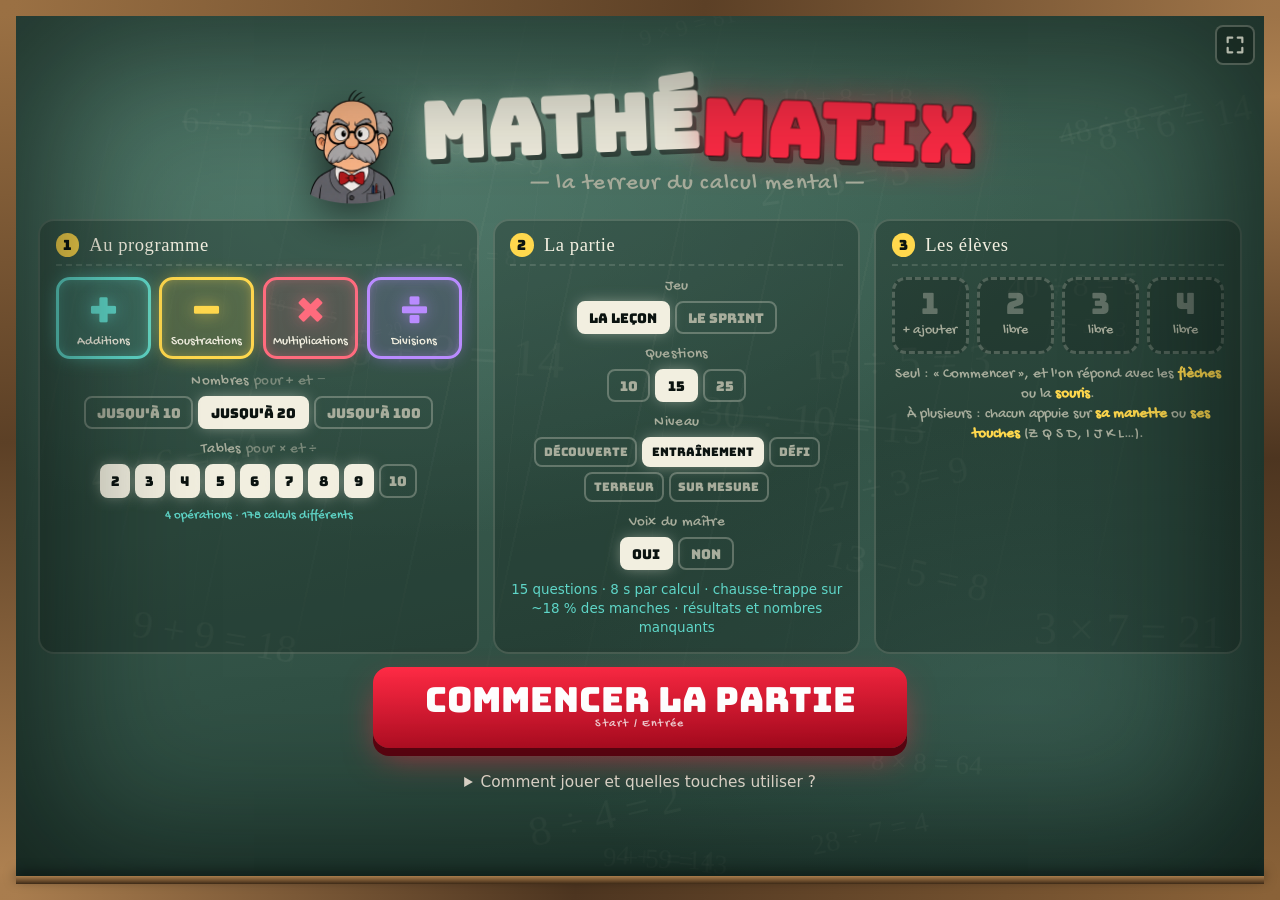
==== commit 202c19ca: "Publication du 15/10/2026 (source 9a4d952)" ====
--- a/mathematix.html
+++ b/mathematix.html
@@ -404,6 +404,28 @@
 }
 .join-hint b { color: var(--chalk-warm); }
 
+/* Le choix à la main d'un périphérique : sous les pupitres, à la couleur
+   de l'élève concerné. Il n'apparaît qu'en cliquant un pupitre. */
+.device-picker {
+  align-self: stretch;
+  display: grid; justify-items: center; gap: 8px;
+  padding: 10px 12px 12px;
+  border: 2px solid var(--pc, var(--chalk));
+  border-radius: 12px;
+  background: rgba(6,14,11,.4);
+  box-shadow: inset 0 0 22px -10px var(--pc, transparent);
+  animation: fadeUp .22s both;
+}
+.picker-title, .picker-note { font-family: system-ui, sans-serif; text-align: center; line-height: 1.35; }
+.picker-title { font-size: 15px; color: var(--chalk); }
+.picker-note { font-size: 13px; color: var(--chalk-dim); }
+.picker-note:empty { display: none; }
+.picker-options { display: flex; flex-wrap: wrap; justify-content: center; gap: 6px; }
+.picker-options .chip { font-family: system-ui, sans-serif; font-size: 14px; font-weight: 600; color: var(--chalk); min-height: 36px; }
+.picker-options .chip.retire { color: #ff8a98; border-color: rgba(255,43,69,.55); }
+.picker-options .chip.ferme { color: var(--chalk-dim); border-style: dashed; }
+.slot.picking { border-style: solid; border-color: var(--pc); box-shadow: 0 0 0 3px color-mix(in srgb, var(--pc) 35%, transparent); }
+
 /* Réglages */
 .setting-group { text-align: center; min-width: 0; }
 .setting-label {
@@ -792,6 +814,84 @@
 
 .ans.locked { pointer-events: none; }
 
+/* ─── Le verdict de la manche : il se voit autant qu'il s'entend ─────
+   Posé sur le losange à la révélation (`verdict-win` / `verdict-lose`),
+   jamais avant. Les cases sont placées par `transform` : on anime la case
+   par `translate` (qui s'y ajoute), et son contenu par `scale` — posé sur
+   la case elle-même, `scale` la ferait dériver d'une demi-largeur. */
+
+/* Victoire : le nombre juste bondit, une onde part de l'ardoise. */
+.diamond.verdict-win .ans.reveal-good .ans-val { animation: valPop .65s var(--ease-pop) both; }
+@keyframes valPop { 0% { scale: 1 } 35% { scale: 1.32 } 60% { scale: .94 } 100% { scale: 1.08 } }
+.diamond.verdict-win .ans.reveal-good::after {
+  content: '';
+  position: absolute; inset: calc(-1 * var(--cadre));
+  border: 4px solid var(--chalk-cyan);
+  border-radius: 10% / 16%;
+  pointer-events: none;
+  animation: goodRing .8s ease-out forwards;
+}
+@keyframes goodRing { from { opacity: .95; scale: 1 } to { opacity: 0; scale: 1.5 } }
+
+/* Défaite : la bonne ardoise se montre sans fête, d'un halo qui respire ;
+   celle qu'on a choisie à tort secoue la tête sous sa croix. */
+.diamond.verdict-lose .ans.reveal-good { animation: goodCalm 1.1s ease-in-out 2; }
+@keyframes goodCalm { 50% { filter: drop-shadow(0 0 20px var(--chalk-cyan)) brightness(1.3) } }
+.ans.reveal-bad.chosen { animation: badShake .55s ease-out; }
+@keyframes badShake {
+  15% { translate: -10px 0 } 30% { translate: 9px 0 } 45% { translate: -6px 0 }
+  60% { translate: 4px 0 }   75% { translate: -2px 0 }
+}
+
+/* Le tampon, au milieu du losange. Il tombe et repart vite : pendant qu'on
+   lit la correction, il ne doit plus rien cacher. */
+.verdict {
+  position: absolute; left: 50%; top: 50%;
+  z-index: 4;
+  translate: -50% -50%;
+  pointer-events: none;
+  font-family: var(--font-arcade);
+  font-size: clamp(16px, 3.6vh, 32px);
+  line-height: 1;
+  white-space: nowrap;
+  opacity: 0;
+}
+/* Gagné : l'étoile du bon point, et le mot dessous. */
+.verdict.win {
+  padding-top: 2em;
+  background: url("[data-uri]") center top / 2.2em no-repeat;
+  color: var(--chalk-warm);
+  text-shadow: 0 0 18px rgba(255,210,63,.65), 3px 3px 0 rgba(0,0,0,.55);
+  animation: verdictWin 2.1s var(--ease-pop) both;
+}
+@keyframes verdictWin {
+  0%       { opacity: 0; scale: .2; rotate: -25deg }
+  16%      { opacity: 1; scale: 1.25; rotate: 6deg }
+  28%      { scale: .95; rotate: -2deg }
+  38%, 76% { opacity: 1; scale: 1; rotate: 0deg; translate: -50% -50% }
+  100%     { opacity: 0; scale: .85; translate: -50% -95% }
+}
+/* Raté : le coup de tampon du maître, à l'encre rouge. */
+.verdict.lose, .verdict.late {
+  padding: .32em .55em .26em;
+  color: var(--rage);
+  border: .13em solid currentColor;
+  border-radius: .28em;
+  outline: .05em solid currentColor;
+  outline-offset: .14em;
+  background: rgba(24, 8, 10, .62);
+  rotate: -9deg;
+  animation: verdictStamp 2s cubic-bezier(.2, .9, .3, 1) both;
+}
+.verdict.late { color: #ff9d3d; }
+@keyframes verdictStamp {
+  0%       { opacity: 0; scale: 2.6; rotate: -22deg }
+  14%      { opacity: 1; scale: .9; rotate: -9deg }
+  22%      { scale: 1.05 }
+  30%, 78% { opacity: 1; scale: 1 }
+  100%     { opacity: 0; scale: 1 }
+}
+
 /* Pastilles des joueurs qui ont buzzé sur cette réponse */
 .buzzers { position: absolute; top: calc(-1 * var(--cadre) - 9px); left: 50%; transform: translateX(-50%); display: flex; gap: 4px; }
 .buzz-dot {
@@ -859,14 +959,22 @@
   line-height: 1;
   color: #3b2714;
 }
-.desk.gain { animation: deskGain .5s var(--ease-pop); }
+.desk.gain { animation: deskGain .6s var(--ease-pop); }
 @keyframes deskGain {
   0% { transform: none }
-  35% { transform: translateY(-11px) scale(1.07) }
-}
+  35% { transform: translateY(-15px) scale(1.1);
+        filter: drop-shadow(0 4px 0 var(--pc)) drop-shadow(0 0 20px var(--pc)) }
+}
+/* Au piquet : le pupitre encaisse le coup avant de s'affaisser. */
 .desk.stunned {
   filter: drop-shadow(0 4px 0 var(--pc));
   transform: translateY(7px) rotate(-1.4deg);
+  animation: deskStun .5s ease-out;
+}
+@keyframes deskStun {
+  0%  { transform: none }
+  25% { transform: translateY(12px) rotate(2.4deg) }
+  50% { transform: translateY(4px) rotate(-3deg) }
 }
 .desk.stunned::after {
   content: 'AU PIQUET';
@@ -1135,8 +1243,6 @@
   line-height: 1.5;
   text-align: center;
 }
-.join-actions { display: flex; flex-wrap: wrap; gap: 10px; justify-content: center; }
-.join-actions .btn-ghost { font-family: system-ui, sans-serif; font-size: 15px; min-height: 40px; color: var(--chalk); }
 button.slot { color: inherit; font: inherit; cursor: pointer; }
 .slot:hover { border-color: var(--chalk); }
 .session-preview { color: var(--chalk-cyan); font-size: clamp(13px, 1.05vw, 16px); line-height: 1.4; }
@@ -1152,6 +1258,34 @@
   padding: 7px 14px; cursor: pointer; min-height: 42px;
 }
 .btn-pause small { display: block; font-weight: 400; font-size: 11px; color: var(--chalk-dim); }
+
+/* ─── Plein écran : dans le coin du tableau, sur tous les écrans ─────
+   Hors de #stage et au-dessus du cadre : ni la pause ni le gros plan du
+   maître ne le recouvrent. Discret tant qu'on ne le vise pas. */
+.btn-fullscreen {
+  position: fixed; z-index: 60;
+  top: calc(clamp(10px, 1.3vw, 22px) + 8px);
+  right: calc(clamp(10px, 1.3vw, 22px) + 8px);
+  width: 40px; height: 40px;
+  display: grid; place-items: center;
+  padding: 0;
+  color: var(--chalk);
+  background: rgba(10,20,17,.5);
+  border: 2px solid rgba(242,239,224,.35);
+  border-radius: 8px;
+  cursor: pointer;
+  opacity: .7;
+  transition: opacity .15s, border-color .15s;
+}
+.btn-fullscreen:hover, .btn-fullscreen:focus-visible, .pad-navigation .btn-fullscreen:focus { opacity: 1; border-color: var(--chalk); }
+.btn-fullscreen svg {
+  width: 22px; height: 22px;
+  fill: none; stroke: currentColor; stroke-width: 2.4; stroke-linecap: round; stroke-linejoin: round;
+}
+.btn-fullscreen .fs-exit, .btn-fullscreen[aria-pressed="true"] .fs-enter { display: none; }
+.btn-fullscreen[aria-pressed="true"] .fs-exit { display: inline; }
+/* En partie, le bouton Pause se range à gauche du coin. */
+body:has(.btn-fullscreen:not([hidden])) .hud-right { margin-right: 46px; }
 .pause-veil {
   display: none; position: fixed; inset: 0; z-index: 100;
   background: #142b22; align-items: center; justify-content: center;
@@ -1271,6 +1405,15 @@
 <canvas id="fx-canvas" aria-hidden="true"></canvas>
 <div id="flash" aria-hidden="true"></div>
 
+<!-- Plein écran, dans le coin du tableau. Hors de #stage : il reste au-dessus
+     de la pause et du maître. Caché là où le navigateur ne sait pas le faire. -->
+<button class="btn-fullscreen" id="btn-fullscreen" type="button" aria-pressed="false" hidden>
+  <svg viewBox="0 0 24 24" aria-hidden="true">
+    <path class="fs-enter" d="M4 9V4h5M15 4h5v5M20 15v5h-5M9 20H4v-5"/>
+    <path class="fs-exit" d="M9 4v5H4M15 4v5h5M20 15h-5v5M4 15h5v5"/>
+  </svg>
+</button>
+
 <main id="stage">
 
   <!-- ══════════════════ ACCUEIL ══════════════════ -->
@@ -1333,9 +1476,12 @@
         <h2 class="panel-title" id="h-classe"><b>3</b> Les élèves</h2>
         <div class="join-row" id="join-row" aria-label="Joueurs"><!-- pupitres injectés par JS --></div>
         <p class="join-hint" id="join-hint" aria-live="polite"></p>
-        <div class="join-actions">
-          <button class="btn-ghost" id="btn-solo">Jouer à la souris ou au toucher</button>
-          <button class="btn-ghost" id="btn-keyboard">Ajouter un joueur au clavier</button>
+        <!-- Le choix à la main, pour les cas qui sortent de l'ordinaire : il
+             n'apparaît qu'en cliquant un pupitre. Boutons injectés par JS. -->
+        <div class="device-picker" id="device-picker" hidden>
+          <p class="picker-title" id="picker-title"></p>
+          <div class="picker-options" id="picker-options" role="group" aria-labelledby="picker-title"></div>
+          <p class="picker-note" id="picker-note"></p>
         </div>
       </section>
     </div>
@@ -1371,7 +1517,7 @@
       <p class="custom-preview" id="custom-preview"></p>
     </div>
 
-    <button class="btn-start" id="btn-start" disabled>
+    <button class="btn-start" id="btn-start">
       <span>Commencer la partie</span>
       <small>Start / Entrée</small>
     </button>
@@ -1422,6 +1568,8 @@
       <button class="ans ans-left"  data-slot="1"><span class="ans-val"></span><em class="ans-btn">□ / X</em></button>
       <button class="ans ans-right" data-slot="2"><span class="ans-val"></span><em class="ans-btn">○ / B</em></button>
       <button class="ans ans-down"  data-slot="3"><span class="ans-val"></span><em class="ans-btn">✕ / A</em></button>
+      <!-- Le tampon du verdict, au centre, posé à la révélation seulement -->
+      <div class="verdict" id="verdict" aria-hidden="true"></div>
     </div>
 
     <footer class="desks" id="desks"><!-- pupitres injectés --></footer>
@@ -1604,12 +1752,14 @@
   }
 
   /* ─── Parole ────────────────────────────────────────────────────── */
+  /* Débits modérés : la colère du maître porte aussi le rappel « sept fois
+     huit, cinquante-six », qu'un enfant doit pouvoir suivre. */
   const MOODS = {
-    calm:  { rate: 1.0,  pitch: 1.0,  volume: 1 },   // énoncé de la question
-    quiz:  { rate: 1.12, pitch: 1.05, volume: 1 },   // rythme un peu pressé
-    angry: { rate: 1.38, pitch: 0.55, volume: 1 },   // le maître hurle
-    sly:   { rate: 0.86, pitch: 1.35, volume: 1 },   // le maître prépare un sale coup
-    proud: { rate: 1.0,  pitch: 1.18, volume: 1 },
+    calm:  { rate: 0.95, pitch: 1.0,  volume: 1 },   // énoncé de la question
+    quiz:  { rate: 1.02, pitch: 1.05, volume: 1 },   // rythme à peine pressé
+    angry: { rate: 1.2,  pitch: 0.55, volume: 1 },   // le maître hurle
+    sly:   { rate: 0.84, pitch: 1.35, volume: 1 },   // le maître prépare un sale coup
+    proud: { rate: 0.95, pitch: 1.18, volume: 1 },
   };
 
   /* `say` dit le texte tel quel : c'est à qui le compose d'écrire les
@@ -1648,12 +1798,20 @@
     return src;
   }
 
-  function tone(freq, dur, type, vol, slideTo) {
+  /* `wobble` (Hz) : la note tremble, comme une voix qui se lamente. */
+  function tone(freq, dur, type, vol, slideTo, wobble) {
     if (!ctx) return;
     const o = ctx.createOscillator(), g = ctx.createGain();
     o.type = type || 'sine';
     o.frequency.setValueAtTime(freq, ctx.currentTime);
     if (slideTo) o.frequency.exponentialRampToValueAtTime(Math.max(20, slideTo), ctx.currentTime + dur);
+    if (wobble) {
+      const lfo = ctx.createOscillator(), depth = ctx.createGain();
+      lfo.frequency.value = wobble;
+      depth.gain.value = freq * 0.035;
+      lfo.connect(depth); depth.connect(o.frequency);
+      lfo.start(); lfo.stop(ctx.currentTime + dur + 0.02);
+    }
     g.gain.setValueAtTime(0, ctx.currentTime);
     g.gain.linearRampToValueAtTime(vol == null ? 0.3 : vol, ctx.currentTime + 0.008);
     g.gain.exponentialRampToValueAtTime(0.0008, ctx.currentTime + dur);
@@ -1668,12 +1826,28 @@
       tone(520, 0.07, 'square', 0.16);
       setTimeout(() => tone(760, 0.06, 'square', 0.13), 45);
     },
-    /** Bonne réponse : quinte montante joyeuse. */
-    ding() {
+    /** La manche est gagnée : arpège qui monte, accord qui éclate, étincelle. */
+    win() {
       if (!ctx) return;
-      tone(784, 0.18, 'sine', 0.26);
-      setTimeout(() => tone(1175, 0.3, 'sine', 0.22), 70);
-      setTimeout(() => tone(1568, 0.4, 'triangle', 0.12), 140);
+      [523, 659, 784].forEach((f, i) => setTimeout(() => tone(f, 0.14, 'square', 0.09), i * 65));
+      setTimeout(() => {
+        tone(1047, 0.55, 'triangle', 0.22);
+        tone(1319, 0.5, 'sine', 0.13);
+        tone(1568, 0.6, 'sine', 0.1);
+      }, 195);
+      setTimeout(() => tone(2093, 0.3, 'sine', 0.07, 3136), 330);
+    },
+    /** La manche est perdue : « wah wah wah waaah », la dernière note traîne
+        et tremble. `short` : les deux dernières seulement, pour le sprint. */
+    lose(short) {
+      if (!ctx) return;
+      const notes = short ? [208, 196] : [233, 220, 208, 196];
+      const step = short ? 0.17 : 0.22;
+      notes.forEach((f, i) => setTimeout(() => {
+        const last = i === notes.length - 1, dur = last ? (short ? 0.5 : 0.85) : step;
+        tone(f, dur, 'sawtooth', 0.15, last ? f * 0.9 : f * 0.97, last ? 6 : 0);
+        tone(f / 2, dur, 'triangle', 0.16, last ? f * 0.45 : 0);
+      }, i * step * 1000));
     },
     /** Erreur : klaxon rageur. */
     wrong() {
@@ -1810,6 +1984,30 @@
     }
   }
 
+  /** Étoiles dorées qui jaillissent de la bonne ardoise : la manche est gagnée. */
+  function stars(x, y, count) {
+    for (let i = 0; i < (count || 10); i++) {
+      const a = rand(0, Math.PI * 2), sp = rand(160, 460);
+      spawn({
+        kind: 'star',
+        x, y,
+        vx: Math.cos(a) * sp, vy: Math.sin(a) * sp - 160,
+        r: rand(7, 15), ang: rand(0, 6.3), spin: rand(-6, 6),
+        life: 1, decay: rand(0.55, 0.9),
+        col: pick(['#ffd23f', '#ffe27a', '#f2efe0']),
+      });
+    }
+  }
+
+  function starPath(r) {
+    cx.beginPath();
+    for (let k = 0; k < 10; k++) {
+      const rr = k % 2 ? r * 0.45 : r, a = -Math.PI / 2 + k * Math.PI / 5;
+      cx.lineTo(Math.cos(a) * rr, Math.sin(a) * rr);
+    }
+    cx.closePath();
+  }
+
   function loop(t) {
     const dt = 1 / 60;
     cx.clearRect(0, 0, W, H);
@@ -1839,6 +2037,15 @@
         cx.moveTo(p.x, p.y);
         cx.lineTo(p.x + Math.cos(p.ang) * p.len * p.life, p.y + Math.sin(p.ang) * p.len * p.life);
         cx.stroke();
+      } else if (p.kind === 'star') {
+        p.vy += 420 * dt; p.vx *= 0.98; p.ang += p.spin * dt;
+        cx.globalAlpha = Math.min(1, p.life * 1.5);
+        cx.fillStyle = p.col;
+        cx.save();
+        cx.translate(p.x, p.y); cx.rotate(p.ang);
+        starPath(p.r * (0.6 + 0.4 * p.life));
+        cx.fill();
+        cx.restore();
       } else {
         p.vy += 900 * dt; p.vx *= 0.99; p.ang += p.spin * dt;
         cx.globalAlpha = Math.min(1, p.life * 1.6);
@@ -1877,7 +2084,7 @@
     return { x: r.left + r.width / 2, y: r.top + r.height / 2 };
   }
 
-  return { init, chalkDust, shards, confetti, shake, flash, centerOf };
+  return { init, chalkDust, shards, confetti, stars, shake, flash, centerOf };
 })();
 </script>
 <script data-source="js/operations.js">
@@ -2950,12 +3157,13 @@
   /* Une « manette clavier » par joueur : 4 touches en losange.
      On lit event.key pour les lettres (indépendant du layout AZERTY /
      QWERTY) et event.code pour le pavé numérique (sinon la rangée de
-     chiffres du haut déclencherait aussi). */
+     chiffres du haut déclencherait aussi). Les flèches viennent en tête :
+     c'est le pupitre du joueur seul, celui qu'on prend sans rien choisir. */
   const KB_LAYOUTS = [
-    { label: 'Z Q D S',        keys: { z: 0, q: 1, d: 2, s: 3 } },
-    { label: 'I J L K',        keys: { i: 0, j: 1, l: 2, k: 3 } },
     { label: 'Flèches',        keys: { arrowup: 0, arrowleft: 1, arrowright: 2, arrowdown: 3 } },
-    { label: 'Pavé num 8 4 6 2 (ou T F H G)', keys: { t: 0, f: 1, h: 2, g: 3 },
+    { label: 'Z Q S D',        keys: { z: 0, q: 1, d: 2, s: 3 } },
+    { label: 'I J K L',        keys: { i: 0, j: 1, l: 2, k: 3 } },
+    { label: 'Pavé num. (ou T F G H)', keys: { t: 0, f: 1, h: 2, g: 3 },
       codes: { Numpad8: 0, Numpad4: 1, Numpad6: 2, Numpad2: 3 } },
   ];
 
@@ -2978,7 +3186,7 @@
 
   function deviceLabel(d) {
     if (d.type === 'pad') return 'Manette ' + (d.index + 1);
-    if (d.type === 'pointer') return 'Souris / tactile';
+    if (d.type === 'pointer') return 'Souris / toucher';
     return 'Clavier · ' + KB_LAYOUTS[d.layout].label;
   }
 
@@ -2989,12 +3197,14 @@
 
   function isTaken(d) { return !!findPlayer(d); }
 
+  function isValid(d) {
+    return !!d && (d.type === 'pointer'
+      || (d.type === 'pad' && Number.isInteger(d.index) && d.index >= 0)
+      || (d.type === 'kb' && Number.isInteger(d.layout) && !!KB_LAYOUTS[d.layout]));
+  }
+
   function joinDevice(device) {
-    if (mode !== 'lobby' || !device) return null;
-    const valid = device.type === 'pointer'
-      || (device.type === 'pad' && Number.isInteger(device.index) && device.index >= 0)
-      || (device.type === 'kb' && Number.isInteger(device.layout) && !!KB_LAYOUTS[device.layout]);
-    if (!valid) return null;
+    if (mode !== 'lobby' || !isValid(device)) return null;
     const existing = findPlayer(device);
     if (existing) return existing;
     if (players.length >= 4) return null;
@@ -3004,6 +3214,30 @@
     return p;
   }
 
+  /** Le joueur garde sa place et sa couleur, et prend un périphérique libre. */
+  function reassign(id, device) {
+    if (mode !== 'lobby' || !isValid(device)) return null;
+    const p = players.find(x => x.id === id);
+    if (!p) return null;
+    const owner = findPlayer(device);
+    if (owner) return owner === p ? p : null;
+    p.device = { ...device };
+    return p;
+  }
+
+  /* La souris n'a pas besoin d'inscription : elle répond pour le joueur
+     inscrit à la souris seule, sinon pour le premier joueur au clavier —
+     clavier et souris sont sur la même table —, à défaut pour le premier. */
+  function mousePlayer() {
+    return players.find(p => p.device.type === 'pointer')
+      || players.find(p => p.device.type === 'kb') || players[0] || null;
+  }
+
+  function playerLabel(p) {
+    const label = deviceLabel(p.device);
+    return p.device.type === 'kb' && mousePlayer() === p ? label + ' + souris' : label;
+  }
+
   function removePlayer(id) {
     if (mode !== 'lobby') return false;
     const index = players.findIndex(p => p.id === id);
@@ -3026,7 +3260,9 @@
     }
   }
 
-  function handleStart() { if (cbStart) cbStart(); }
+  /* `device` : la manette qui a appuyé sur Start. Le clavier ne se nomme
+     pas — Entrée n'appartient à aucun pupitre. */
+  function handleStart(device) { if (cbStart) cbStart(device); }
   function handleMenu(action, device) { if (cbMenu) cbMenu(action, device); }
 
   function isControl(target) {
@@ -3133,7 +3369,7 @@
       const device = { type: 'pad', index: i };
       // On mémorise TOUS les fronts avant de notifier main.js : un callback
       // peut changer d'écran. Le même appui ne doit pas traverser cet écran.
-      if (edges.some(b => PAD_START.includes(b))) pending.push(() => handleStart());
+      if (edges.some(b => PAD_START.includes(b))) pending.push(() => handleStart(device));
       else if (frameMode === 'play') {
         const button = edges.find(b => PAD_FACE[b] != null || PAD_DPAD[b] != null);
         const slot = button == null ? (stickEdge ? dir : null)
@@ -3175,7 +3411,7 @@
     for (const prev of Object.values(padPrev)) prev._menuUsed = false;
   }
 
-  /** Liste des périphériques encore libres, pour l'affichage du lobby. */
+  /** Liste des périphériques encore libres, pour le choix du lobby. */
   function freeDevices() {
     const out = [];
     const pads = readPads();
@@ -3184,6 +3420,7 @@
         out.push({ type: 'pad', index: i });
     for (let L = 0; L < KB_LAYOUTS.length; L++)
       if (!isTaken({ type: 'kb', layout: L })) out.push({ type: 'kb', layout: L });
+    if (!isTaken({ type: 'pointer' })) out.push({ type: 'pointer' });
     return out;
   }
 
@@ -3195,7 +3432,8 @@
   }
 
   return {
-    start, reset, joinDevice, removePlayer, deviceLabel, freeDevices, padCount,
+    start, reset, joinDevice, reassign, removePlayer, deviceLabel, playerLabel, mousePlayer,
+    freeDevices, padCount,
     padStatus() { readPads(); return padsStatus; },
     KB_LAYOUTS,
     get players() { return players; },
@@ -3331,6 +3569,8 @@
 
   const P_COLORS = ['var(--p1)', 'var(--p2)', 'var(--p3)', 'var(--p4)'];
   const P_NAMES  = ['Élève 1', 'Élève 2', 'Élève 3', 'Élève 4'];
+  // Le tampon qui tombe au milieu du losange à la révélation (cf. `resolve`).
+  const VERDICTS = { win: 'BRAVO !', lose: 'RATÉ !', late: 'TROP TARD !' };
 
   /* Tous les réglages sont ici, et tous peuvent être pilotés depuis
      l'écran d'accueil (presets ou personnalisé). */
@@ -3423,7 +3663,7 @@
      le temps de LIRE la correction même quand la voix est coupée dans les
      réglages ; un plafond, parce que SpeechSynthesis n'émet pas toujours son
      évènement « end ». */
-  const SPEECH_CAP = 7000;
+  const SPEECH_CAP = 8500;
   function speakThen(text, tone, minMs, done) {
     const t0 = sceneNow(), version = sceneVersion;
     let fired = false;
@@ -3494,6 +3734,7 @@
       name: P_NAMES[i],
       color: P_COLORS[i],
       device: p.device,
+      label: p.label || MX.Input.deviceLabel(p.device),   // « Clavier · Flèches + souris »
       score: 0,
       right: 0, wrong: 0, none: 0,
       streak: 0, bestStreak: 0,
@@ -3526,7 +3767,7 @@
       d.style.setProperty('--pc', p.color);
       d.innerHTML = `<span class="desk-id">
                        <span class="desk-name">${p.name}</span>
-                       <span class="desk-keys">${MX.Input.deviceLabel(p.device)}</span>
+                       <span class="desk-keys">${p.label}</span>
                      </span>
                      <span class="desk-score">0</span>
                      <span class="streak"></span>`;
@@ -3543,7 +3784,7 @@
     const l = Teach.line(cfg.faits ? 'introRevision' : sprint() ? 'introSprint' : 'intro');
     A.sfx.slam();
     FX.shake('m');
-    burst(l.shout, 'rage', l.speech, 'angry', 1200,
+    burst(l.shout, 'rage', l.speech, 'angry', 1500,
           () => { hideBurst(); nextRound(); });
   }
 
@@ -3589,8 +3830,11 @@
     $('#round-feedback').textContent = '';
     $('#round-feedback').classList.remove('show');
     $$('.float-pts').forEach(el => el.remove());
+    $('#verdict').className = 'verdict';
+    $('#verdict').textContent = '';
+    $('#diamond').classList.remove('verdict-win', 'verdict-lose');
     $$('.ans').forEach(el => {
-      el.classList.remove('reveal-good', 'reveal-bad', 'locked', 'hit', 'op-mode', 'sign-mode');
+      el.classList.remove('reveal-good', 'reveal-bad', 'locked', 'hit', 'op-mode', 'sign-mode', 'chosen');
       el.querySelector('.ans-val').textContent = '';
       const b = el.querySelector('.buzzers');
       if (b) b.remove();
@@ -3610,8 +3854,8 @@
     // La question n'apparaît qu'une fois l'annonce dite en entier : sinon le
     // chrono démarre pendant que la voix parle encore, et l'énoncé se fait
     // couvrir par l'annonce de la chausse-trappe.
-    if (trap.voice) speakThen(trap.voice, 'sly', 1250, showQuestion);
-    else later(1250, showQuestion);
+    if (trap.voice) speakThen(trap.voice, 'sly', 1600, showQuestion);
+    else later(1600, showQuestion);
   }
 
   function showQuestion() {
@@ -3825,12 +4069,13 @@
 
     // Révélation : c'est ICI, et nulle part avant, que le juste et le faux
     // se voient. Tout le monde a fini de répondre, plus personne ne peut
-    // recopier.
+    // recopier. Le son et le tampon du verdict viennent plus bas, avec l'issue.
+    let bonneCase = null;
     $$('.ans').forEach(el => {
       const ch = q.choices[+el.dataset.slot];
       el.classList.add(ch.correct ? 'reveal-good' : 'reveal-bad', 'locked');
+      if (ch.correct) bonneCase = el;
     });
-    A.sfx.ding();          // la cloche désigne la bonne case, pas un joueur
     $('#timer-fill').style.transform = 'scaleX(0)';
     if (sprint()) $('#round-now').textContent = horloge(resteSprint());
 
@@ -3888,13 +4133,31 @@
           // Le piquet, la casse et le klaxon arrivent à la révélation : avant,
           // ils désignaient la mauvaise case à tous les autres.
           $('#desk-' + p.id).classList.add('stunned');
-          const c = FX.centerOf($(`.ans[data-slot="${slot}"]`));
+          const faux = $(`.ans[data-slot="${slot}"]`);
+          faux.classList.add('chosen');           // l'ardoise choisie à tort vacille
+          const c = FX.centerOf(faux);
           FX.shards(c.x, c.y, 16, '#ff2b45');
         }
       }
       // La série en cours, sur le pupitre : visible seulement à la révélation.
       $('#desk-' + p.id).querySelector('.streak').textContent = p.streak >= 2 ? 'série ' + p.streak : '';
     });
+
+    // Le verdict, au son et à l'œil. Il dit l'issue de la CLASSE : la bonne
+    // case se montre toujours, mais une manche ratée ne sonne jamais comme
+    // une victoire — la fanfare par-dessus l'échec disait « bravo » à tort.
+    const someoneWrong = players.some(p => answers[p.id] != null && !q.choices[answers[p.id]].correct);
+    const personne = players.every(p => answers[p.id] == null);
+    // Le tampon commun ne tombe que sur une issue partagée par tous : quand
+    // les uns trouvent et les autres non, les pupitres disent qui a quoi.
+    const verdict = outcome === 'right' ? (someoneMissed ? null : 'win') : personne ? 'late' : 'lose';
+    $('#diamond').classList.add(outcome === 'right' ? 'verdict-win' : 'verdict-lose');
+    if (verdict) {
+      const v = $('#verdict');
+      v.textContent = VERDICTS[verdict];
+      v.className = 'verdict ' + verdict;
+    }
+    const ici = FX.centerOf(bonneCase);
 
     // Réaction du maître
     let cat, mood, tone;
@@ -3903,23 +4166,26 @@
       const veryFast = w && w.ms != null && w.ms < roundDurFull * 0.32;
       cat = veryFast ? 'fast' : 'good';
       mood = 'pleased'; tone = 'proud';
+      A.sfx.win();
       FX.flash('good');
-      FX.confetti(window.innerWidth / 2, window.innerHeight * 0.62, 34);
-    } else if (outcome === 'allwrong') {
+      FX.confetti(ici.x, ici.y, someoneMissed ? 26 : 48);
+      FX.stars(ici.x, ici.y, someoneMissed ? 6 : 12);
+    } else {
       // Seul, « TOUS FAUX ! » ne s'adresse à personne : c'est une erreur ordinaire.
-      cat = players.length > 1 ? 'allWrong' : 'wrong';
-      mood = 'rage'; tone = 'angry';
-      FX.flash(); FX.shake('l'); A.sfx.slam();
-    } else {
-      cat = 'timeout'; mood = 'dead'; tone = 'angry';
-      FX.shake('m'); A.sfx.slam();
+      if (outcome === 'allwrong') { cat = players.length > 1 ? 'allWrong' : 'wrong'; mood = 'rage'; }
+      else { cat = 'timeout'; mood = 'dead'; }
+      tone = 'angry';
+      A.sfx.lose(sprint());      // le sprint n'a pas le temps d'une longue plainte
+      A.sfx.slam();
+      FX.flash();
+      FX.shake(outcome === 'allwrong' ? 'l' : 'm');
     }
 
     // Quelqu'un s'est trompé alors qu'un autre a trouvé → klaxon quand même,
-    // et une fois sur deux le maître préfère engueuler plutôt que féliciter.
-    const someoneWrong = players.some(p => answers[p.id] != null && !q.choices[answers[p.id]].correct);
+    // APRÈS la fanfare et non dessous, et une fois sur deux le maître préfère
+    // engueuler plutôt que féliciter.
     if (outcome === 'right' && someoneWrong) {
-      A.sfx.wrong(); FX.shake('s');
+      later(380, () => { A.sfx.wrong(); FX.shake('s'); });
       if (Math.random() < 0.5) { cat = 'wrong'; mood = 'rage'; tone = 'angry'; }
     }
     Teach.setMood($('#teacher-slot'), mood);
@@ -3928,8 +4194,8 @@
     // coin, et la voix ne redit le calcul que s'il a été raté — c'est le
     // seul moment où le rythme doit céder à la mémorisation.
     if (sprint()) {
-      if (someoneMissed) speakThen(Teach.rappel(q), 'calm', 1500, nextRound);
-      else later(550, nextRound);
+      if (someoneMissed) speakThen(Teach.rappel(q), 'calm', 1900, nextRound);
+      else later(750, nextRound);
       return;
     }
 
@@ -3941,8 +4207,8 @@
     // Puis on attend qu'il ait FINI sa phrase, plutôt qu'un délai en dur :
     // elle contient le rappel « sept fois huit, cinquante-six », qui est la
     // raison d'être de tout cet écran.
-    const REVEAL = someoneMissed ? 1000 : 600;
-    const RANT_MIN = someoneMissed ? 1800 : 1050;
+    const REVEAL = someoneMissed ? 1300 : 800;
+    const RANT_MIN = someoneMissed ? 2300 : 1400;
     later(REVEAL, () => burst(l.shout, mood, l.speech, tone, RANT_MIN,
                               () => { hideBurst(); nextRound(); }));
   }
@@ -4120,6 +4386,8 @@
   let screen = 'title';
   let audioReady = false;
   let menuDevice = null;
+  let picker = null;               // { id, nouveau } : le pupitre dont on choisit le périphérique
+  let inscriptionMuette = false;   // le joueur ajouté par « Commencer » : pas de craie sur l'accueil qui s'en va
   let previewKey = '';
   let preview = { texte: '', nbFaits: 0 };
   let ratesDuJour = [];            // calculs ratés dans la partie qui vient de finir
@@ -4133,9 +4401,11 @@
      panneau ne propose que 0, 18, 42… : aucun bouton ne s'allumait et on
      ne voyait plus où on en était. */
   const OPT = {
-    time:   { lent: 8000, pose: 6500, normal: 5500, vif: 4200, eclair: 3000 },
+    // Le temps de LIRE l'énoncé, de l'ENTENDRE dit en entier, puis de
+    // répondre : un cinquième plus court, le jeu filait trop vite.
+    time:   { lent: 10000, pose: 8000, normal: 6500, vif: 5000, eclair: 3500 },
     traps:  { aucune: 0, rares: 0.18, normales: 0.42, souvent: 0.55, partout: 0.75 },
-    grace:  { aucun: 0, court: 1000, moyen: 1500, long: 2500 },
+    grace:  { aucun: 0, court: 1200, moyen: 1800, long: 3000 },
     hole:   { jamais: 0, parfois: 0.2, souvent: 1 / 3 },
     rounds: [10, 15, 25],          // leçon : nombre de questions
     sprint: [60, 90, 120],         // sprint : secondes avant la cloche
@@ -4298,7 +4568,12 @@
     }
   }
 
-  /* ─── Pupitres d'inscription ────────────────────────────────────── */
+  /* ─── Pupitres d'inscription ────────────────────────────────────────
+     L'inscription se fait d'elle-même : une touche de son pupitre, un
+     bouton de sa manette — ou rien du tout pour le joueur seul, que
+     « Commencer » inscrit. Cliquer un pupitre ouvre le choix À LA MAIN,
+     pour ce qui sort de l'ordinaire : un joueur à la souris seule, telle
+     manette sur tel pupitre, un changement, un retrait. */
   function buildJoinSlots() {
     const row = $('#join-row');
     row.innerHTML = '';
@@ -4313,39 +4588,102 @@
                       <span class="slot-state">libre</span>
                       <span class="slot-dev"></span>`;
       row.appendChild(el);
-      el.addEventListener('click', () => {
+      el.addEventListener('click', event => {
         unlockAudio();
-        if (In.players[i]) {
-          In.removePlayer(i);
-        } else {
-          const device = menuDevice || In.freeDevices().find(d => d.type === 'kb');
-          if (device) In.joinDevice(device);
-        }
-        refreshJoinSlots();
+        // Une manette pas encore inscrite qui valide un pupitre vide le prend.
+        const pad = menuDevice && menuDevice.type === 'pad' && !In.players[i]
+          && In.freeDevices().some(d => d.type === 'pad' && d.index === menuDevice.index);
+        if (pad) { In.joinDevice(menuDevice); return; }
+        const clavier = !event.detail;     // activé au clavier ou à la manette, pas à la souris
+        if (picker && picker.id === Math.min(i, In.players.length)) closePicker(clavier ? i : null);
+        else openPicker(i, clavier);
+        if (!clavier) el.blur();           // Entrée doit continuer à lancer la partie
       });
     }
   }
 
   function refreshJoinSlots() {
+    const n = In.players.length;
     for (let i = 0; i < 4; i++) {
       const el = $('#slot-' + i);
       const p = In.players[i];
       el.classList.toggle('joined', !!p);
-      el.querySelector('.slot-state').textContent = p ? 'PRÊT' : 'libre';
-      el.querySelector('.slot-dev').textContent = p ? In.deviceLabel(p.device) : '';
-      el.setAttribute('aria-label', p ? `Retirer le joueur ${i + 1}, ${In.deviceLabel(p.device)}` : 'Ajouter un joueur');
-      el.title = p ? 'Cliquer pour retirer ce joueur' : 'Cliquer pour ajouter un joueur au clavier';
-    }
-    const n = In.players.length;
-    $('#btn-start').disabled = n === 0;
+      el.querySelector('.slot-state').textContent = p ? 'PRÊT' : i === n ? '+ ajouter' : 'libre';
+      el.querySelector('.slot-dev').textContent = p ? In.playerLabel(p) : '';
+      el.setAttribute('aria-label', p ? `Élève ${i + 1}, ${In.playerLabel(p)} : changer ou retirer` : 'Ajouter un élève');
+      el.title = p ? 'Changer de manette ou de touches, ou retirer cet élève' : 'Choisir à la main avec quoi joue un nouvel élève';
+    }
     $('#join-hint').innerHTML = n === 0
-      ? 'Seul : « Jouer à la souris ». À plusieurs : <b>A / Croix</b> sur ta manette, ou une touche de ton pupitre.'
+      ? 'Seul : « Commencer », et l\'on répond avec les <b>flèches</b> ou la <b>souris</b>.' +
+        '<br>À plusieurs : chacun appuie sur <b>sa manette</b> ou <b>ses touches</b> (Z Q S D, I J K L…).'
       : n < 4
-        ? `${n} élève${n > 1 ? 's' : ''} en classe. Les autres peuvent encore s'inscrire.`
-        : 'Classe complète ! En place !';
-    $('#btn-keyboard').disabled = n >= 4 || !In.freeDevices().some(d => d.type === 'kb');
-    $('#btn-solo').disabled = n >= 4 && !In.players.some(p => p.device.type === 'pointer');
-    $('#btn-solo').textContent = n ? 'Ajouter la souris / le toucher' : 'Jouer à la souris ou au toucher';
+        ? `${n} élève${n > 1 ? 's' : ''} en classe. Les autres : un bouton de manette ou une touche de leur pupitre.` +
+          '<br>Un pupitre cliqué change de manette ou de touches.'
+        : 'Classe complète ! Un pupitre cliqué change de manette ou de touches.';
+    renderPicker();
+  }
+
+  /* ─── Le choix à la main ───────────────────────────────────────────── */
+  /* Au clavier et à la manette, le focus suit le choix : il entre dans les
+     options, puis revient au pupitre. À la souris, on ne le pose nulle part. */
+  function openPicker(i, focus) {
+    const nouveau = !In.players[i];
+    picker = { id: nouveau ? In.players.length : i, nouveau };
+    renderPicker();
+    const first = $('#picker-options button');
+    if (focus && first) first.focus({ preventScroll: true });
+    $('#device-picker').scrollIntoView({ block: 'nearest' });
+  }
+
+  /** Ferme le choix ; `focusSlot` rend la main au pupitre (clavier, manette). */
+  function closePicker(focusSlot) {
+    picker = null;
+    renderPicker();
+    if (focusSlot != null) $('#slot-' + Math.min(focusSlot, 3)).focus({ preventScroll: true });
+  }
+
+  function renderPicker() {
+    // Un nouvel élève prend toujours la place suivante : elle bouge si
+    // quelqu'un s'inscrit d'un bouton pendant que le choix est ouvert.
+    if (picker && picker.nouveau) picker.id = In.players.length;
+    if (picker && (picker.id > 3 || (!picker.nouveau && !In.players[picker.id]))) picker = null;
+    $('#device-picker').hidden = !picker;
+    $$('.slot').forEach((el, i) => el.classList.toggle('picking', !!picker && picker.id === i));
+    if (!picker) return;
+
+    const p = In.players[picker.id], num = picker.id + 1;
+    $('#device-picker').style.setProperty('--pc', `var(--p${num})`);
+    $('#picker-title').textContent = p
+      ? `Élève ${num} joue avec : ${In.playerLabel(p)}. Changer pour…`
+      : `Élève ${num} joue avec…`;
+    const box = $('#picker-options');
+    box.innerHTML = '';
+    // Chaque option agit, puis ferme le choix en rendant le focus au pupitre
+    // — au clavier et à la manette seulement (cf. `openPicker`).
+    const option = (text, cls, action) => {
+      const b = document.createElement('button');
+      b.type = 'button';
+      b.className = 'chip wide' + (cls ? ' ' + cls : '');
+      b.textContent = text;
+      b.addEventListener('click', event => {
+        unlockAudio();
+        const id = picker.id;
+        action();
+        closePicker(event.detail ? null : id);
+        refreshJoinSlots();
+      });
+      box.appendChild(b);
+    };
+    for (const d of In.freeDevices()) {
+      option(In.deviceLabel(d), '', () => {
+        if (p) { In.reassign(p.id, d); A.sfx.buzz(); }
+        else In.joinDevice(d);           // onJoin fait le bruit et la craie
+      });
+    }
+    if (p) option(`Retirer l'élève ${num}`, 'retire', () => In.removePlayer(p.id));
+    option('Fermer', 'ferme', () => {});
+    $('#picker-note').textContent = In.padCount() ? ''
+      : 'Une manette ? Appuie sur un de ses boutons : elle apparaît, et s\'inscrit d\'elle-même.';
   }
 
   /* ─── Un groupe de boutons exclusifs ────────────────────────────── */
@@ -4505,9 +4843,9 @@
 
     /* ── Réglages fins ── */
     seg('#seg-time', [
-      { v: OPT.time.lent, t: '8 s' }, { v: OPT.time.pose, t: '6,5 s' },
-      { v: OPT.time.normal, t: '5,5 s' }, { v: OPT.time.vif, t: '4,2 s' },
-      { v: OPT.time.eclair, t: '3 s' },
+      { v: OPT.time.lent, t: '10 s' }, { v: OPT.time.pose, t: '8 s' },
+      { v: OPT.time.normal, t: '6,5 s' }, { v: OPT.time.vif, t: '5 s' },
+      { v: OPT.time.eclair, t: '3,5 s' },
     ], () => state.timeBase, v => tweak('timeBase', v));
 
     seg('#seg-mix', [
@@ -4524,9 +4862,9 @@
 
     seg('#seg-grace', [
       { v: OPT.grace.aucun, t: 'Aucun', title: 'Le premier qui répond met fin à la question' },
-      { v: OPT.grace.court, t: 'Court', title: '1 seconde pour les autres' },
-      { v: OPT.grace.moyen, t: 'Moyen', title: '1,5 seconde pour les autres' },
-      { v: OPT.grace.long,  t: 'Long',  title: '2,5 secondes pour les autres' },
+      { v: OPT.grace.court, t: 'Court', title: '1,2 seconde pour les autres' },
+      { v: OPT.grace.moyen, t: 'Moyen', title: '1,8 seconde pour les autres' },
+      { v: OPT.grace.long,  t: 'Long',  title: '3 secondes pour les autres' },
     ], () => state.graceMs, v => tweak('graceMs', v));
 
     seg('#seg-sens', [
@@ -4618,7 +4956,7 @@
   }
 
   function refreshLegend() {
-    const kb = In.KB_LAYOUTS.map((l, i) => `<b>P${i + 1}</b> ${l.label}`).join(' · ');
+    const kb = In.KB_LAYOUTS.map(l => `<b>${l.label}</b>`).join(' · ');
     const pads = In.padCount();
 
     // L'API manette exige un contexte sécurisé. Ouvert par double-clic, le
@@ -4634,23 +4972,35 @@
     voix.textContent = state.voice ? A.voiceStatus() : 'coupée';
     $('#keys-legend').innerHTML =
       padLine +
-      `<br>Claviers : ${kb}` +
+      `<br>Claviers, un pupitre par joueur : ${kb}` +
+      `<br>Souris ou toucher : répond pour le premier joueur au clavier, ou pour l'élève inscrit à la souris seule.` +
       `<br>Menus : Tab et Entrée au clavier ; croix / stick et A / Croix à la manette. Pause : Échap / Start.` +
       `<br>Voix : `;
     $('#keys-legend').appendChild(voix);
   }
 
   /* ─── Lancement d'une partie ────────────────────────────────────── */
+  /* Personne d'inscrit : on ne demande rien, on joue. Le joueur seul prend
+     les flèches, et la souris répond pour lui (`In.mousePlayer`). Lancé
+     par une manette, il joue avec elle ; sur un écran tactile sans souris,
+     au toucher — son pupitre dit alors la vérité sur ses commandes. */
+  function joueurSeul(from) {
+    if (from && from.type === 'pad') return from;
+    const mm = (q) => !!(window.matchMedia && window.matchMedia(q).matches);
+    return mm('(any-pointer: coarse)') && !mm('(any-pointer: fine)') ? { type: 'pointer' } : { type: 'kb', layout: 0 };
+  }
+
   /* `faits` : une liste de clés de calculs fait de la partie une RÉVISION —
      ces calculs-là seulement (les premiers de la liste si elle est trop
-     longue), toujours en leçon, et assez longue pour que CHACUN soit posé. */
-  function launch(faits) {
+     longue), toujours en leçon, et assez longue pour que CHACUN soit posé.
+     `from` : la manette qui a demandé le lancement, s'il y en a une. */
+  function launch(faits, from) {
     if (!In.players.length) {
-      $('#join-hint').textContent = 'Inscris-toi avec une touche de ton pupitre, ou choisis « Jouer à la souris ».';
-      $('#btn-solo').focus();
-      return;
+      inscriptionMuette = true;
+      try { In.joinDevice(joueurSeul(from)); } finally { inscriptionMuette = false; }
     }
     unlockAudio();
+    closePicker();
     In.mode = 'play';
     const revision = Array.isArray(faits) && faits.length ? faits.slice(0, REVISION_MAX) : null;
     let rounds = state.rounds;
@@ -4670,7 +5020,7 @@
       faits: revision,
       // Hors révision, le carnet glisse ses calculs dans le tirage normal.
       revoir: revision ? [] : Mem.cles(),
-    }, In.players);
+    }, In.players.map(p => ({ device: p.device, label: In.playerLabel(p) })));
     MX.UI.goto('game');
     G.begin();
   }
@@ -4680,11 +5030,14 @@
   function navigateMenu(action, device) {
     if (device && device.type === 'pad') document.body.classList.add('pad-navigation');
     const scope = G.paused ? $('#pause-panel') : $('#screen-' + screen);
-    const buttons = $$('button:not(:disabled), summary', scope).filter(el => !el.closest('[inert]') && el.getClientRects().length);
+    // Le bouton plein écran vit hors des écrans, dans le coin : il en est.
+    const buttons = $$('button:not(:disabled), summary', scope).concat($('#btn-fullscreen'))
+      .filter(el => !el.hidden && !el.closest('[inert]') && el.getClientRects().length);
     if (!buttons.length) return;
     if (action === 'back') {
       if (G.paused) G.resume();
       else if (screen === 'end') backToMenu();
+      else if (picker) closePicker(picker.id);
       else if ($('#controls-help').open) $('#controls-help').open = false;
       else $('#btn-start').focus();
       return;
@@ -4733,8 +5086,9 @@
   function wire() {
     In.onJoin(p => {
       unlockAudio();
+      refreshJoinSlots();
+      if (inscriptionMuette) return;
       A.sfx.buzz();
-      refreshJoinSlots();
       const el = $('#slot-' + p.id);
       const c = FX.centerOf(el);
       FX.chalkDust(c.x, c.y, 20, getComputedStyle(el).getPropertyValue('--pc').trim() || '#f2efe0');
@@ -4742,39 +5096,25 @@
 
     In.onBuzz((pid, slot) => { unlockAudio(); G.onBuzz(pid, slot); });
 
-    In.onStart(() => {
+    In.onStart(device => {
       unlockAudio();
-      if (screen === 'title' || screen === 'end') launch();
+      if (screen === 'title' || screen === 'end') launch(undefined, device);
       else if (screen === 'game') G.togglePause();
     });
     In.onPause(() => {
       if (screen === 'game') G.togglePause();
       else if (screen === 'end') backToMenu();
+      else if (picker) closePicker(picker.id);
     });
     In.onMenu(navigateMenu);
 
-    $('#btn-start').addEventListener('click', () => launch());
+    // Comme « Commencer », réviser le carnet inscrit le joueur seul quand la
+    // classe est vide — avec la manette qui a validé, s'il y en a une.
+    $('#btn-start').addEventListener('click', () => launch(undefined, menuDevice));
     $('#btn-again').addEventListener('click', () => launch());
     $('#btn-review').addEventListener('click', () => launch(ratesDuJour));
     $('#btn-menu').addEventListener('click', backToMenu);
-    $('#btn-solo').addEventListener('click', () => {
-      const solo = In.players.length === 0;
-      In.joinDevice(menuDevice || { type: 'pointer' });
-      refreshJoinSlots();
-      if (solo) launch();
-    });
-    $('#btn-keyboard').addEventListener('click', () => {
-      const device = menuDevice || In.freeDevices().find(d => d.type === 'kb');
-      if (device) In.joinDevice(device);
-      refreshJoinSlots();
-    });
-    // Réviser le carnet : comme « Jouer à la souris », le bouton inscrit
-    // celui qui l'actionne quand la classe est vide.
-    $('#btn-carnet').addEventListener('click', () => {
-      if (!In.players.length) In.joinDevice(menuDevice || { type: 'pointer' });
-      refreshJoinSlots();
-      launch(Mem.cles());
-    });
+    $('#btn-carnet').addEventListener('click', () => launch(Mem.cles(), menuDevice));
     $('#btn-carnet-clear').addEventListener('click', () => {
       Mem.vider();
       refreshCarnet();
@@ -4797,18 +5137,19 @@
       }
     });
 
-    // Souris : utile pour tester seul, ou pour un joueur sans manette.
-    // Un clic vaut un appui du joueur souris, à défaut du joueur 1.
+    // Souris et toucher : un clic vaut un appui du joueur à qui revient la
+    // souris (`In.mousePlayer` : le joueur souris, sinon le clavier).
     $$('.ans').forEach(el => {
       el.addEventListener('click', () => {
-        const pointer = In.players.find(p => p.device.type === 'pointer');
-        if (In.players.length) G.onBuzz(pointer ? pointer.id : 0, +el.dataset.slot);
+        const p = In.mousePlayer();
+        if (p) G.onBuzz(p.id, +el.dataset.slot);
       });
     });
 
-    window.addEventListener('gamepadconnected', () => { refreshLegend(); A.sfx.buzz(); });
+    window.addEventListener('gamepadconnected', () => { refreshLegend(); renderPicker(); A.sfx.buzz(); });
     window.addEventListener('gamepaddisconnected', event => {
       refreshLegend();
+      renderPicker();
       if (screen === 'game' && In.players.some(p => p.device.type === 'pad' && p.device.index === event.gamepad.index)) G.pause();
     });
     window.addEventListener('pointerdown', unlockAudio, { once: true });
@@ -4816,6 +5157,38 @@
     window.addEventListener('keydown', () => document.body.classList.remove('pad-navigation'));
     if (window.speechSynthesis)
       window.speechSynthesis.addEventListener('voiceschanged', refreshLegend);
+  }
+
+  /* ─── Plein écran ───────────────────────────────────────────────────
+     Un bouton dans le coin du tableau, sur tous les écrans. Caché là où le
+     navigateur ne sait pas mettre une page en plein écran (iPhone) : un
+     bouton sans effet ferait douter des autres. */
+  function wireFullscreen() {
+    const btn = $('#btn-fullscreen'), root = document.documentElement;
+    const request = root.requestFullscreen || root.webkitRequestFullscreen;
+    const exit = document.exitFullscreen || document.webkitExitFullscreen;
+    const current = () => document.fullscreenElement || document.webkitFullscreenElement || null;
+    if (!request || !exit || !(document.fullscreenEnabled || document.webkitFullscreenEnabled)) return;
+    const sync = () => {
+      const on = !!current();
+      btn.setAttribute('aria-pressed', String(on));
+      btn.title = on ? 'Quitter le plein écran' : 'Plein écran';
+      btn.setAttribute('aria-label', btn.title);
+    };
+    btn.addEventListener('click', event => {
+      unlockAudio();
+      try {
+        const done = current() ? exit.call(document) : request.call(root);
+        if (done && done.catch) done.catch(() => {});   // refusé : on reste comme on était
+      } catch (_) {}
+      // Après un clic souris, le focus ne reste pas ici : Entrée doit
+      // continuer à lancer la partie, pas rebasculer l'écran.
+      if (event.detail > 0) btn.blur();
+    });
+    document.addEventListener('fullscreenchange', sync);
+    document.addEventListener('webkitfullscreenchange', sync);
+    btn.hidden = false;
+    sync();
   }
 
   /* ─── Démarrage ─────────────────────────────────────────────────── */
@@ -4827,6 +5200,7 @@
     buildProgramme();
     buildSettings();
     wire();
+    wireFullscreen();
     refreshJoinSlots();
     refreshLegend();
     refreshAllSegs();
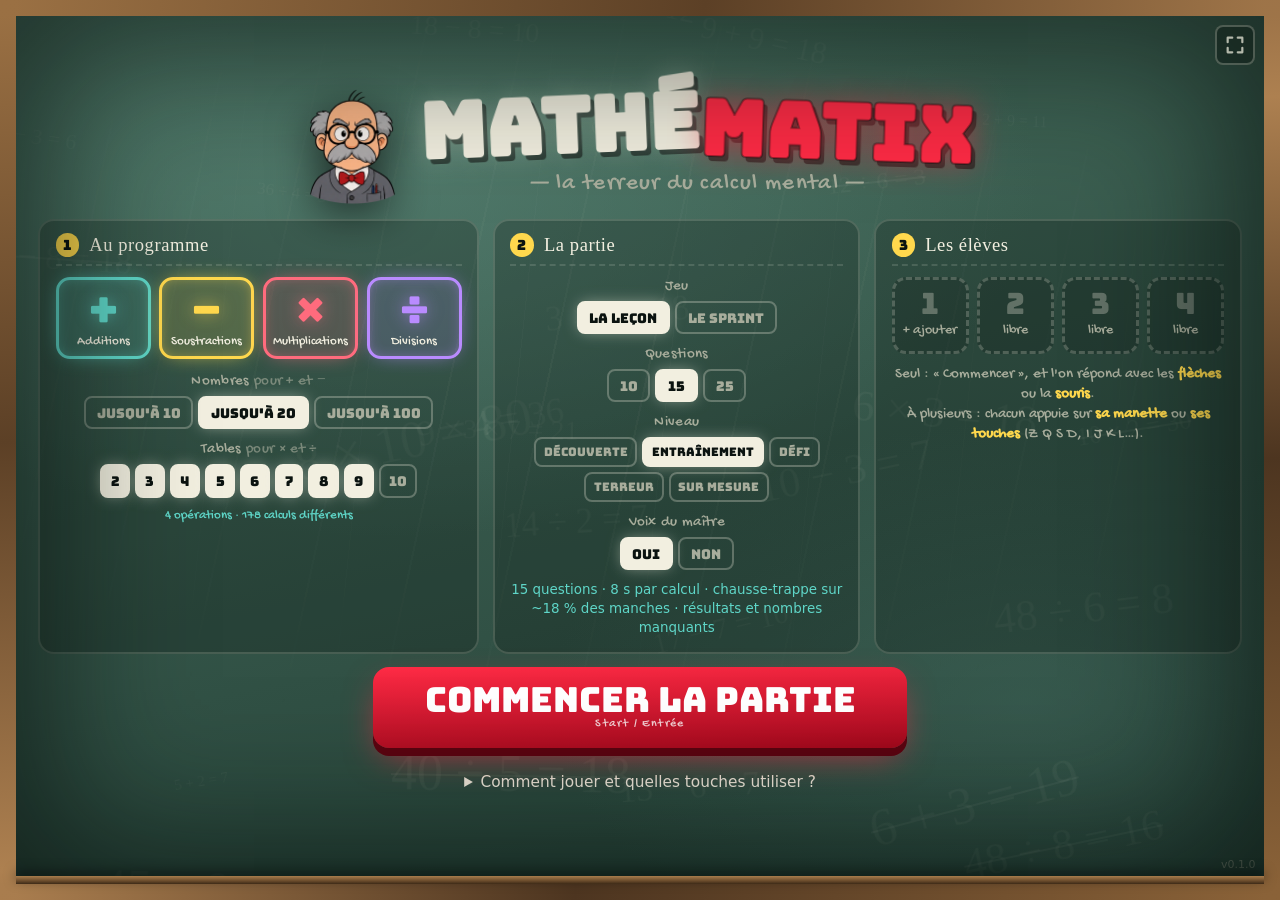
==== commit bc4c8c72: "Publication du 10/11/2026 — v0.1.0 (source 5be82c6)" ====
--- a/mathematix.html
+++ b/mathematix.html
@@ -1251,6 +1251,30 @@
 .controls-help p { margin-top: 10px; }
 .keys-legend { font-family: system-ui, sans-serif; font-size: 14px; color: var(--chalk-dim); line-height: 1.7; }
 .keys-legend b { color: var(--chalk-warm); }
+/* La version, dans le coin bas de l'accueil : fixe par rapport à #stage, donc
+   en place même quand l'accueil défile, et absente des autres écrans. Le
+   cadre en bois et son rebord de craie passent au-dessus du jeu : le coin
+   s'en écarte, comme le bouton plein écran. */
+.version, .btn-update {
+  --coin-x: calc(clamp(10px, 1.3vw, 22px) + 8px);
+  --coin-y: calc(clamp(10px, 1.3vw, 22px) + clamp(6px, .9vh, 13px) + 4px);
+}
+.version {
+  position: fixed; right: var(--coin-x); bottom: var(--coin-y);
+  font-family: system-ui, sans-serif; font-size: 11px;
+  color: var(--chalk-dim); opacity: .6;
+  pointer-events: none;
+}
+/* Une version plus récente est en ligne : au même coin, mais qui se voit. */
+.btn-update {
+  position: fixed; right: var(--coin-x); bottom: var(--coin-y); z-index: 5;
+  font-family: system-ui, sans-serif; font-weight: 650; font-size: 14px;
+  color: var(--slate-0); background: var(--chalk-warm);
+  border: 0; border-radius: 999px;
+  padding: 8px 16px; min-height: 40px; cursor: pointer;
+  box-shadow: 0 4px 14px rgba(0,0,0,.45);
+}
+.btn-update:disabled { opacity: .7; cursor: default; }
 .btn-pause {
   font-family: system-ui, sans-serif; font-weight: 650; font-size: 15px;
   color: var(--chalk); background: rgba(10,20,17,.5);
@@ -1534,6 +1558,11 @@
       <p>Choisis la réponse à la même place que ton bouton : haut, gauche, droite ou bas. Une seule réponse par question. La correction arrive quand tout le monde a répondu ou quand le temps est écoulé.</p>
       <p class="keys-legend" id="keys-legend"></p>
     </details>
+
+    <!-- La version du jeu, dans le coin : écrite par js/main.js. Le bouton la
+         remplace quand une version plus récente est en ligne. -->
+    <p class="version" id="version"></p>
+    <button class="btn-update" id="btn-update" type="button" hidden></button>
   </section>
 
   <!-- ══════════════════ PARTIE ══════════════════ -->
@@ -1622,6 +1651,12 @@
    en double-clic sur le fichier, en file://.
    ══════════════════════════════════════════════════════════════════ */
 window.MX = window.MX || {};
+
+/* La version du jeu, écrite ici et nulle part ailleurs : l'accueil l'affiche,
+   publier.js la lit, et refuse de mettre en ligne un jeu changé sans qu'elle
+   ait monté. majeur.mineur.correctif — le milieu pour une nouveauté côté
+   joueur, le dernier pour une correction ou un réglage. */
+MX.VERSION = '0.1.0';
 
 MX.U = (function () {
 
@@ -2489,7 +2524,9 @@
       favorise les opérations faciles, parce qu'il en existe beaucoup plus
       (toutes les combinaisons avec 2, 5 ou 10 contre celles de 6, 7 et 8).
       On classe donc chaque fait par difficulté et on tire d'abord un
-      NIVEAU, puis un fait dans ce niveau.
+      NIVEAU, puis un fait dans ce niveau. Un niveau pèse selon le dosage
+      choisi et selon son nombre de faits, plafonné : ni un fait isolé sur
+      son niveau, ni un niveau pléthorique ne monopolise le tirage.
 
    2. Un énoncé ne se répète pas dans une partie. La seule répétition
       voulue est la révision d'un fait raté — et elle revient sous une
@@ -2526,15 +2563,23 @@
 
   const KINDS = ['result', 'hole', 'intruder', 'sign'];
 
-  /* Combien chaque NIVEAU pèse dans le tirage. Ce sont des poids par
-     niveau, pas par opération : le nombre d'opérations d'un niveau
-     n'influence donc pas son poids — « équilibré » donne le même poids
-     de départ à chaque niveau présent. */
+  /* Combien chaque fait d'un NIVEAU pèse dans le tirage, selon le dosage
+     choisi. Un niveau pèse ensuite ce poids fois son nombre de faits,
+     plafonné (cf. PLEIN). */
   const MIX_WEIGHT = {
     facile:    (d) => 1 / (1 + d * d * 0.1),
     equilibre: ()  => 1,
     dur:       (d) => 1 + d * d * 0.1,
   };
+
+  /* Un niveau compte pour son nombre de faits, jusqu'à ce plafond.
+     • En dessous, c'est ce qui empêche un fait SEUL sur son niveau de
+       revenir à chaque partie : à poids égal par niveau, 3 × 3 (seul de sa
+       difficulté) sortait quatre fois plus que 8 × 9 (huit à la sienne).
+     • Au-dessus, un niveau très fourni ne pèse pas davantage : sans plafond,
+       les centaines d'additions à retenue de « jusqu'à 100 » étoufferaient
+       les quelques calculs faciles, et « faciles d'abord » n'en poserait plus. */
+  const PLEIN = 8;
 
   /* ─── Les FORMES d'un fait ──────────────────────────────────────────
      Une forme est un énoncé affichable, identifié par le texte exact qui
@@ -2706,7 +2751,7 @@
         // Un niveau dont toutes les opérations sont déjà tombées pèse
         // beaucoup moins. Ce frein fait travailler des faits nouveaux sans
         // laisser « faciles d'abord » monopoliser le tirage avec ×10 et ×2.
-        const p = w(d) / (1 + min * 1.8);
+        const p = w(d) * Math.min(g.byDiff[d].length, PLEIN) / (1 + min * 1.8);
         total += p;
         cands.push({ p, liste });
       }
@@ -5079,6 +5124,7 @@
     refreshLegend();
     refreshPreview();
     refreshCarnet();
+    chercherMiseAJour();
     MX.UI.goto('title');
   }
 
@@ -5208,12 +5254,62 @@
     $('#teacher-slot').innerHTML = Teach.portrait();
     $('#burst-face').innerHTML = Teach.portrait();
     $('#title-teacher').innerHTML = Teach.portrait();
+    $('#version').textContent = 'v' + MX.VERSION;
     In.mode = 'lobby';
     In.start();
     MX.UI.goto('title');
     $('#pause-veil').inert = true;
     setTimeout(refreshLegend, 900);   // les voix arrivent parfois en retard
     appliInstallable();
+    surveillerMiseAJour();
+  }
+
+  /* ─── Une version plus récente est en ligne ─────────────────────────
+     Un jeu resté ouvert — l'appli installée surtout — ne se recharge pas de
+     lui-même : il jouerait des jours sur une vieille version. À chaque retour
+     sur le jeu ou sur l'accueil, et de loin en loin, on relit la version
+     publiée (là où elle est écrite, js/util.js) ; différente de celle qui
+     tourne, l'accueil propose la mise à jour. Jamais en file:// : rien à
+     relire à côté d'un fichier, et le navigateur le signalerait en rouge. */
+  const VEILLE_MAJ = 30 * 60 * 1000;
+  let versionEnLigne = null;
+
+  function chercherMiseAJour() {
+    if (location.protocol === 'file:' || versionEnLigne) return;
+    fetch('js/util.js', { cache: 'no-store' })
+      .then(r => (r.ok ? r.text() : ''))
+      .then(source => {
+        const trouve = source.match(/^MX\.VERSION = '([\d.]+)';/m);
+        if (!trouve || trouve[1] === MX.VERSION) return;
+        versionEnLigne = trouve[1];
+        $('#btn-update').textContent = `Mise à jour disponible — v${versionEnLigne}`;
+        $('#btn-update').hidden = false;
+        $('#version').hidden = true;
+      })
+      .catch(() => {});   // sans connexion : on y reviendra
+  }
+
+  /* Le navigateur garde chaque fichier du site quelques minutes : rechargée
+     telle quelle, la page reviendrait à moitié ancienne. On redemande donc
+     d'abord au réseau la page, ses scripts et sa feuille de style. */
+  function mettreAJour() {
+    const bouton = $('#btn-update');
+    bouton.disabled = true;
+    bouton.textContent = 'Mise à jour…';
+    const fichiers = [location.href, ...$$('script[src]').map(s => s.src), ...$$('link[rel="stylesheet"]').map(l => l.href)]
+      .filter(u => new URL(u).origin === location.origin);
+    Promise.all(fichiers.map(u => fetch(u, { cache: 'reload' })))
+      .catch(() => {})
+      .then(() => location.reload());
+  }
+
+  function surveillerMiseAJour() {
+    $('#btn-update').addEventListener('click', mettreAJour);
+    document.addEventListener('visibilitychange', () => {
+      if (document.visibilityState === 'visible') chercherMiseAJour();
+    });
+    setInterval(chercherMiseAJour, VEILLE_MAJ);
+    chercherMiseAJour();
   }
 
   /* ─── L'appli installable, jouable sans connexion ───────────────────
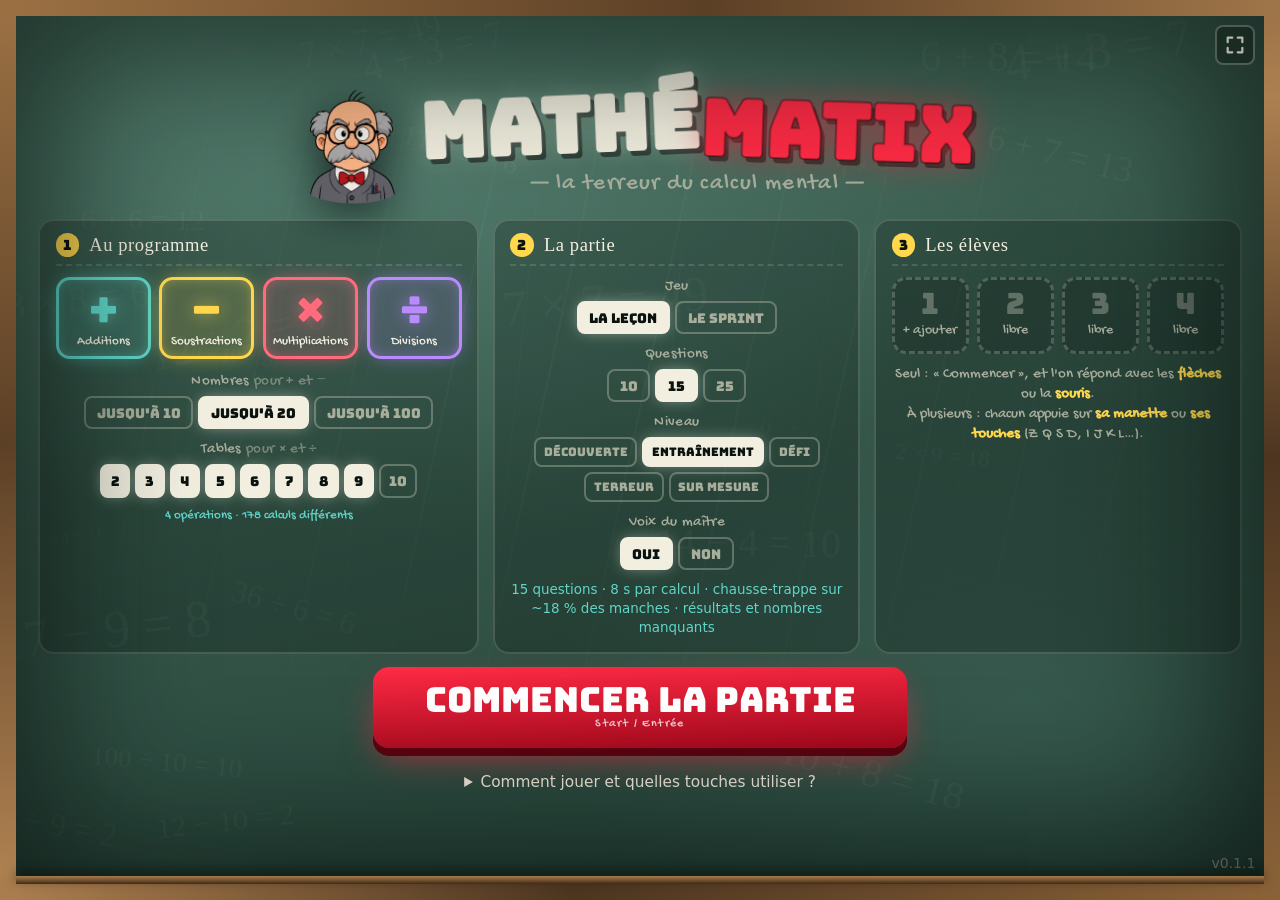
==== commit 0d3351ec: "Publication du 10/11/2026 — v0.1.1 (source 4bc074e)" ====
--- a/mathematix.html
+++ b/mathematix.html
@@ -1261,8 +1261,8 @@
 }
 .version {
   position: fixed; right: var(--coin-x); bottom: var(--coin-y);
-  font-family: system-ui, sans-serif; font-size: 11px;
-  color: var(--chalk-dim); opacity: .6;
+  font-family: system-ui, sans-serif; font-size: 14px;
+  color: var(--chalk-dim);
   pointer-events: none;
 }
 /* Une version plus récente est en ligne : au même coin, mais qui se voit. */
@@ -1656,7 +1656,7 @@
    publier.js la lit, et refuse de mettre en ligne un jeu changé sans qu'elle
    ait monté. majeur.mineur.correctif — le milieu pour une nouveauté côté
    joueur, le dernier pour une correction ou un réglage. */
-MX.VERSION = '0.1.0';
+MX.VERSION = '0.1.1';
 
 MX.U = (function () {
 
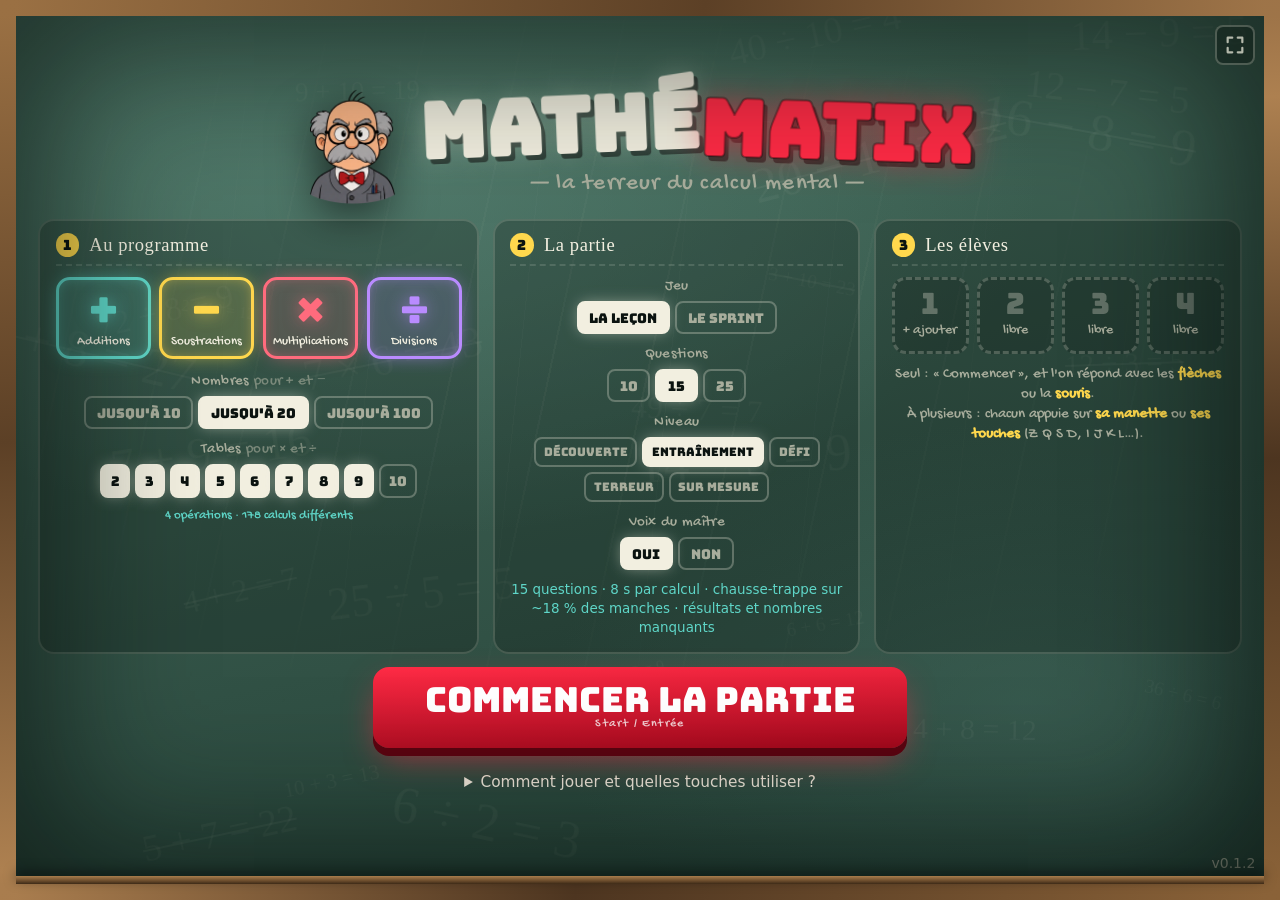
==== commit e2b5f1c3: "Publication du 10/11/2026 — v0.1.2 (source 5c503e1)" ====
--- a/mathematix.html
+++ b/mathematix.html
@@ -1656,7 +1656,7 @@
    publier.js la lit, et refuse de mettre en ligne un jeu changé sans qu'elle
    ait monté. majeur.mineur.correctif — le milieu pour une nouveauté côté
    joueur, le dernier pour une correction ou un réglage. */
-MX.VERSION = '0.1.1';
+MX.VERSION = '0.1.2';
 
 MX.U = (function () {
 
@@ -1747,9 +1747,16 @@
   const synth = window.speechSynthesis || null;
 
   /* ─── Choix de la voix ──────────────────────────────────────────── */
-  // Prénoms masculins courants des voix TTS françaises : un maître qui
-  // hurle sonne plus juste avec une voix d'homme.
-  const MALE_HINTS = /paul|thomas|nicolas|henri|guillaume|mathieu|claude|antoine|remy|rémy|male/i;
+  // Prénoms masculins des voix TTS françaises (Windows et Edge, Apple) : un
+  // maître qui hurle sonne plus juste avec une voix d'homme. Mots entiers :
+  // « female » contient « male ».
+  const MALE_HINTS = /\b(paul|thomas|daniel|jacques|nicolas|henri|guillaume|mathieu|claude|antoine|r[eé]my|alain|j[eé]r[oô]me|maurice|yves|lucien|jean|thierry|g[eé]rard|fabrice|male|homme|masculin)\b/i;
+  /* Une voix dont le nom ne dit pas qu'elle est d'homme est rendue plus
+     grave. C'est le seul levier là où le nom ne dit que la langue (Chrome
+     sur Android : « français France ») ou quand le système n'a installé
+     qu'une voix de femme. Le plancher garde le rappel du calcul intelligible. */
+  const GRAVE = 0.65, PITCH_MIN = 0.35;
+  let grave = false;          // la voix retenue est-elle à rendre plus grave ?
 
   function pickVoice() {
     if (!synth) return;
@@ -1759,8 +1766,10 @@
     // Les voix locales sont plus réactives que les voix réseau : on les préfère.
     const local = fr.filter(v => v.localService);
     const pref = local.length ? local : fr;
-    voice = pref.find(v => MALE_HINTS.test(v.name)) || pref[0] || null;
+    const hommes = pref.filter(v => MALE_HINTS.test(v.name));
+    voice = hommes.find(v => /^fr[-_]fr/i.test(v.lang)) || hommes[0] || pref[0] || null;
     voiceReady = !!voice;
+    grave = voiceReady && !hommes.length;
   }
   if (synth) {
     pickVoice();
@@ -1771,7 +1780,7 @@
   function voiceStatus() {
     if (!synth) return 'indisponible sur ce navigateur';
     if (!voiceReady) return 'aucune voix française trouvée';
-    return voice.name;
+    return grave ? voice.name + ' (rendue plus grave)' : voice.name;
   }
 
   /* ─── Initialisation (à appeler sur un vrai clic / appui) ────────── */
@@ -1808,7 +1817,8 @@
     try {
       const u = new window.SpeechSynthesisUtterance(text);
       const m = MOODS[mood] || MOODS.calm;
-      u.rate = m.rate; u.pitch = m.pitch; u.volume = m.volume;
+      u.rate = m.rate; u.volume = m.volume;
+      u.pitch = grave ? Math.max(PITCH_MIN, m.pitch * GRAVE) : m.pitch;
       u.lang = 'fr-FR';
       u.voice = voice;
       u.addEventListener('end', finish);
